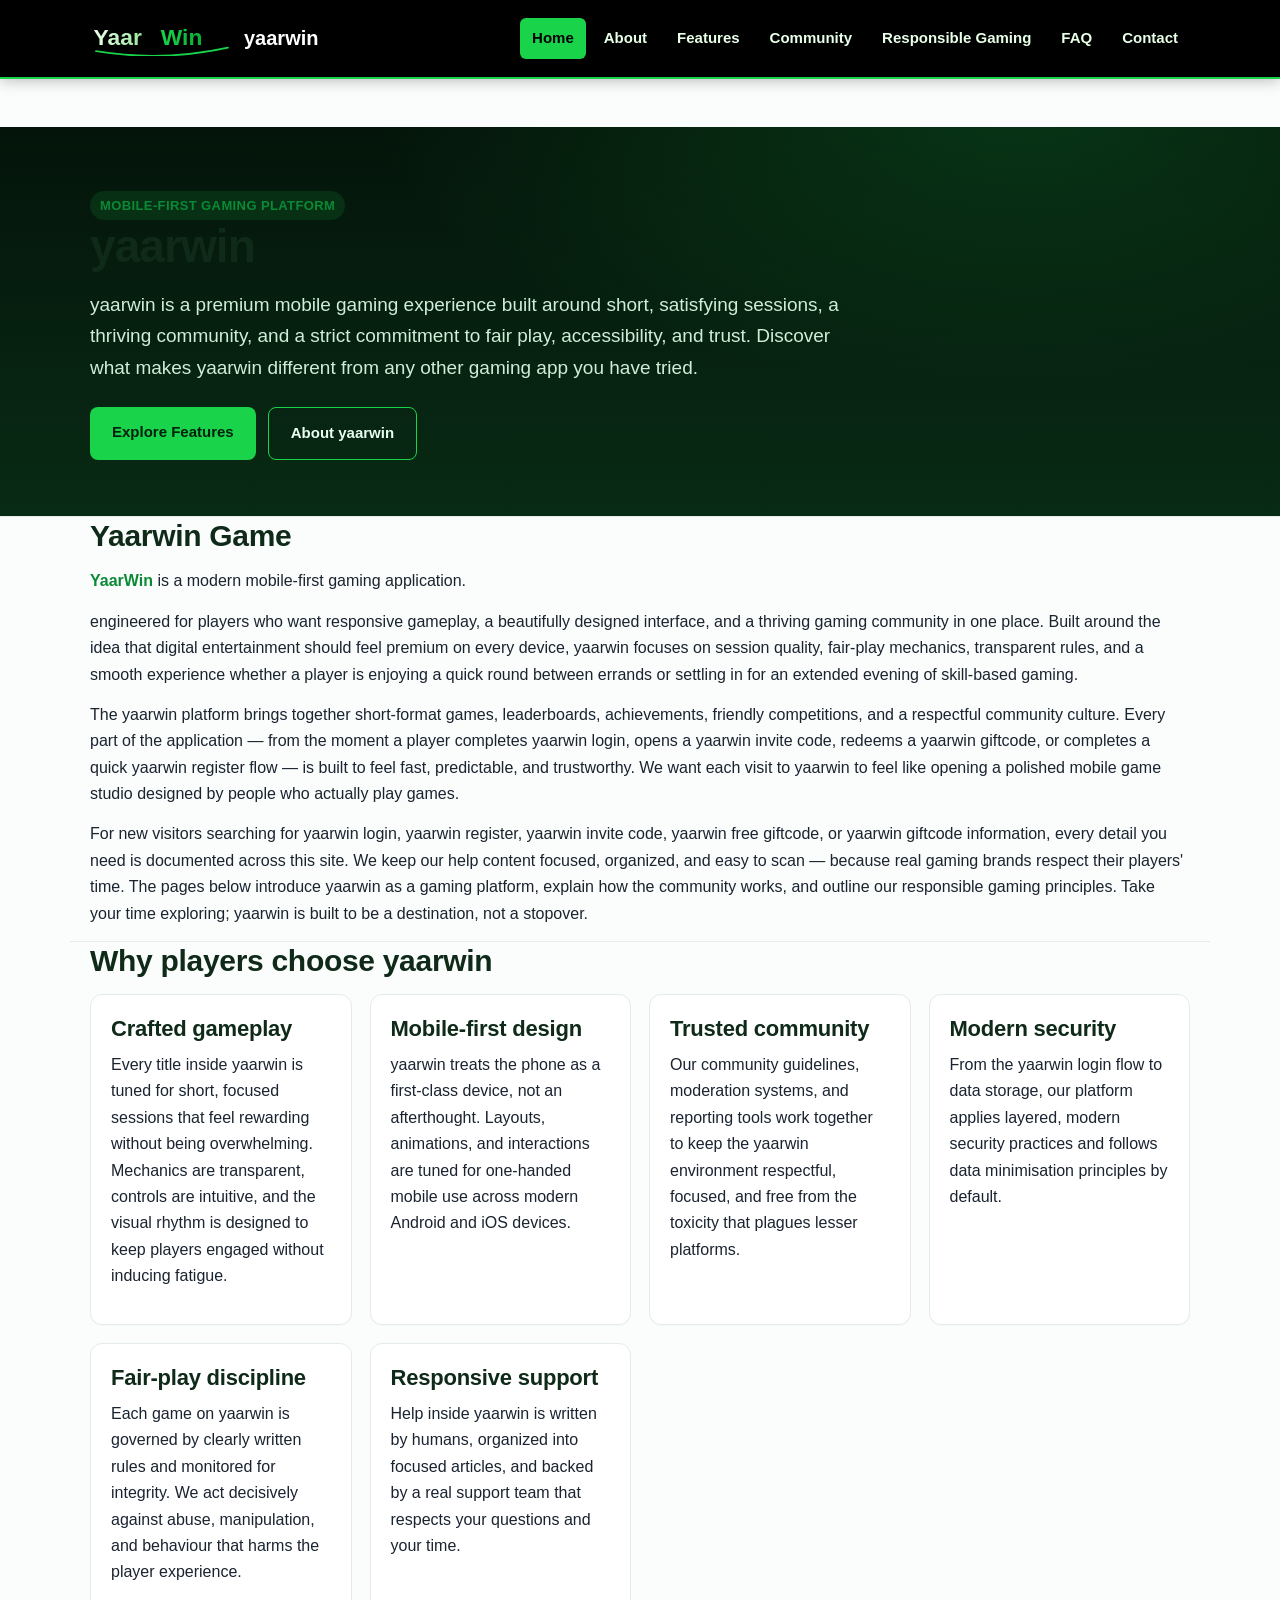
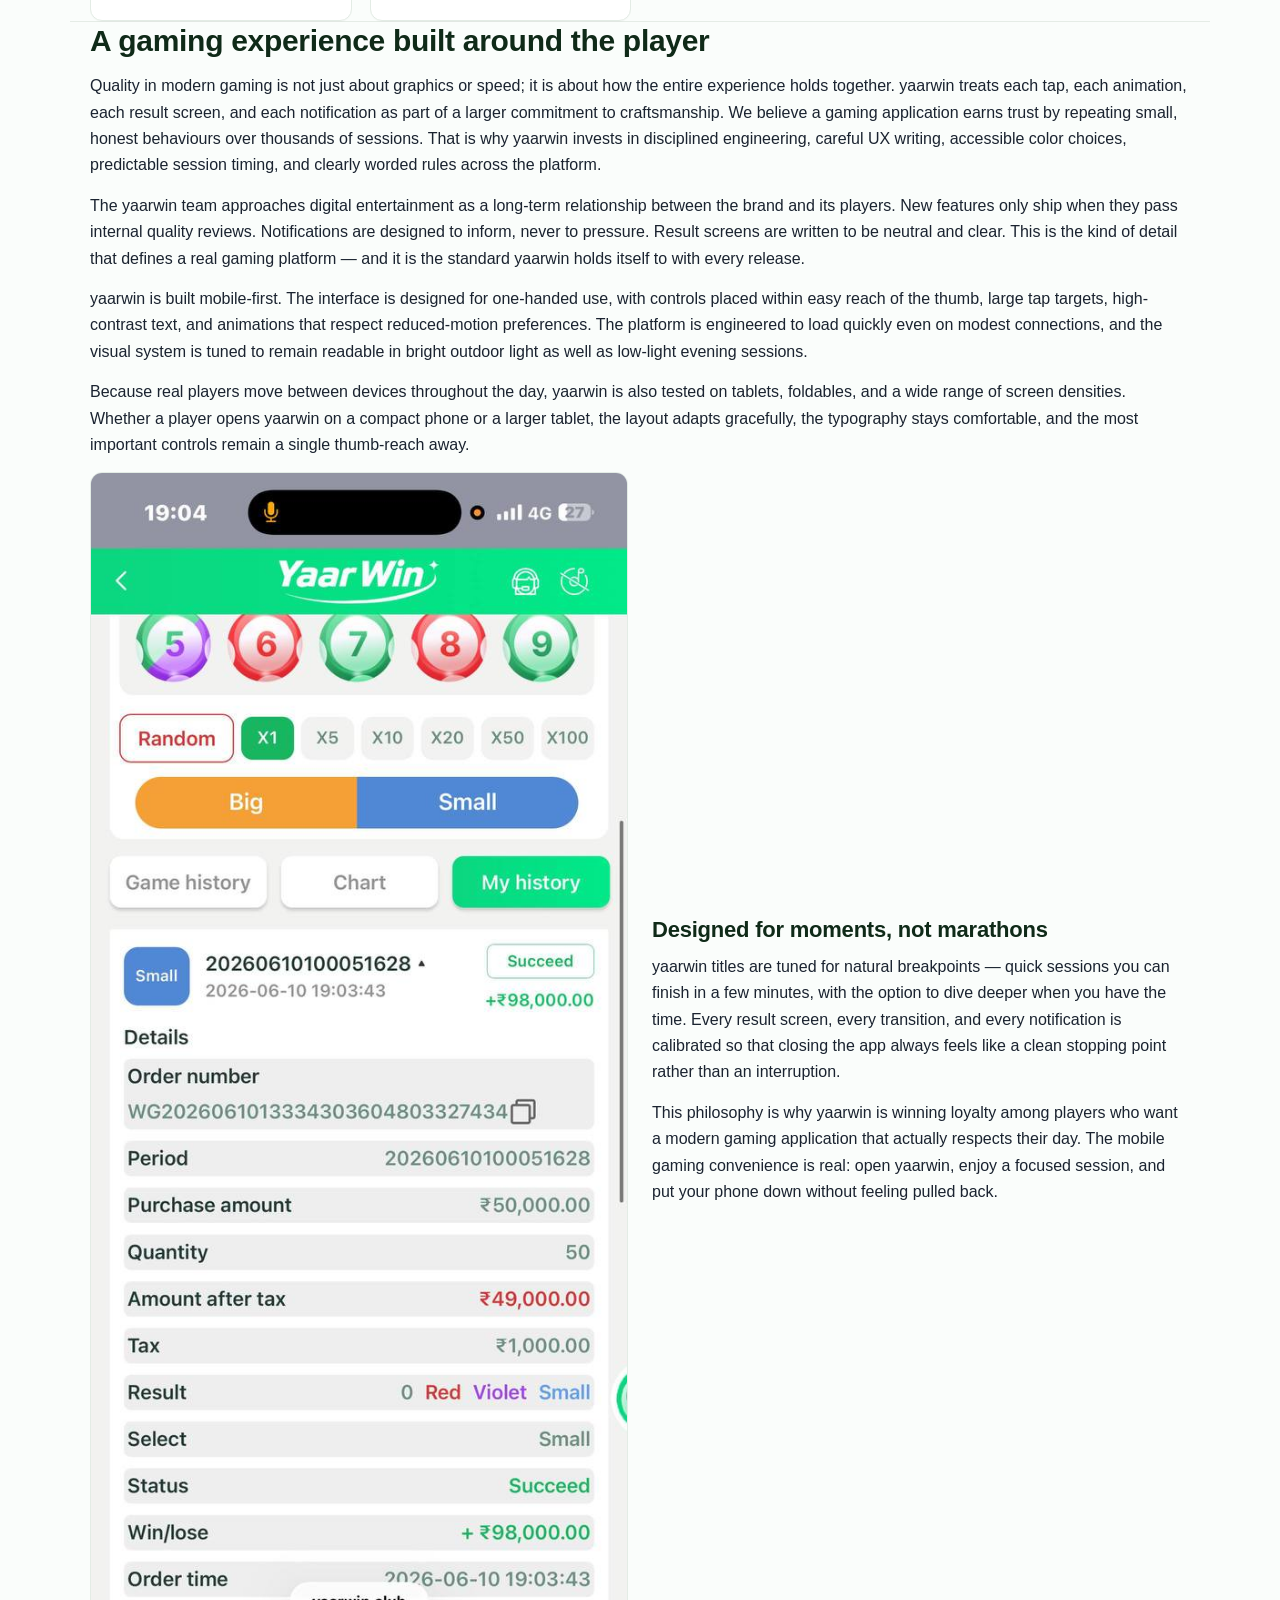
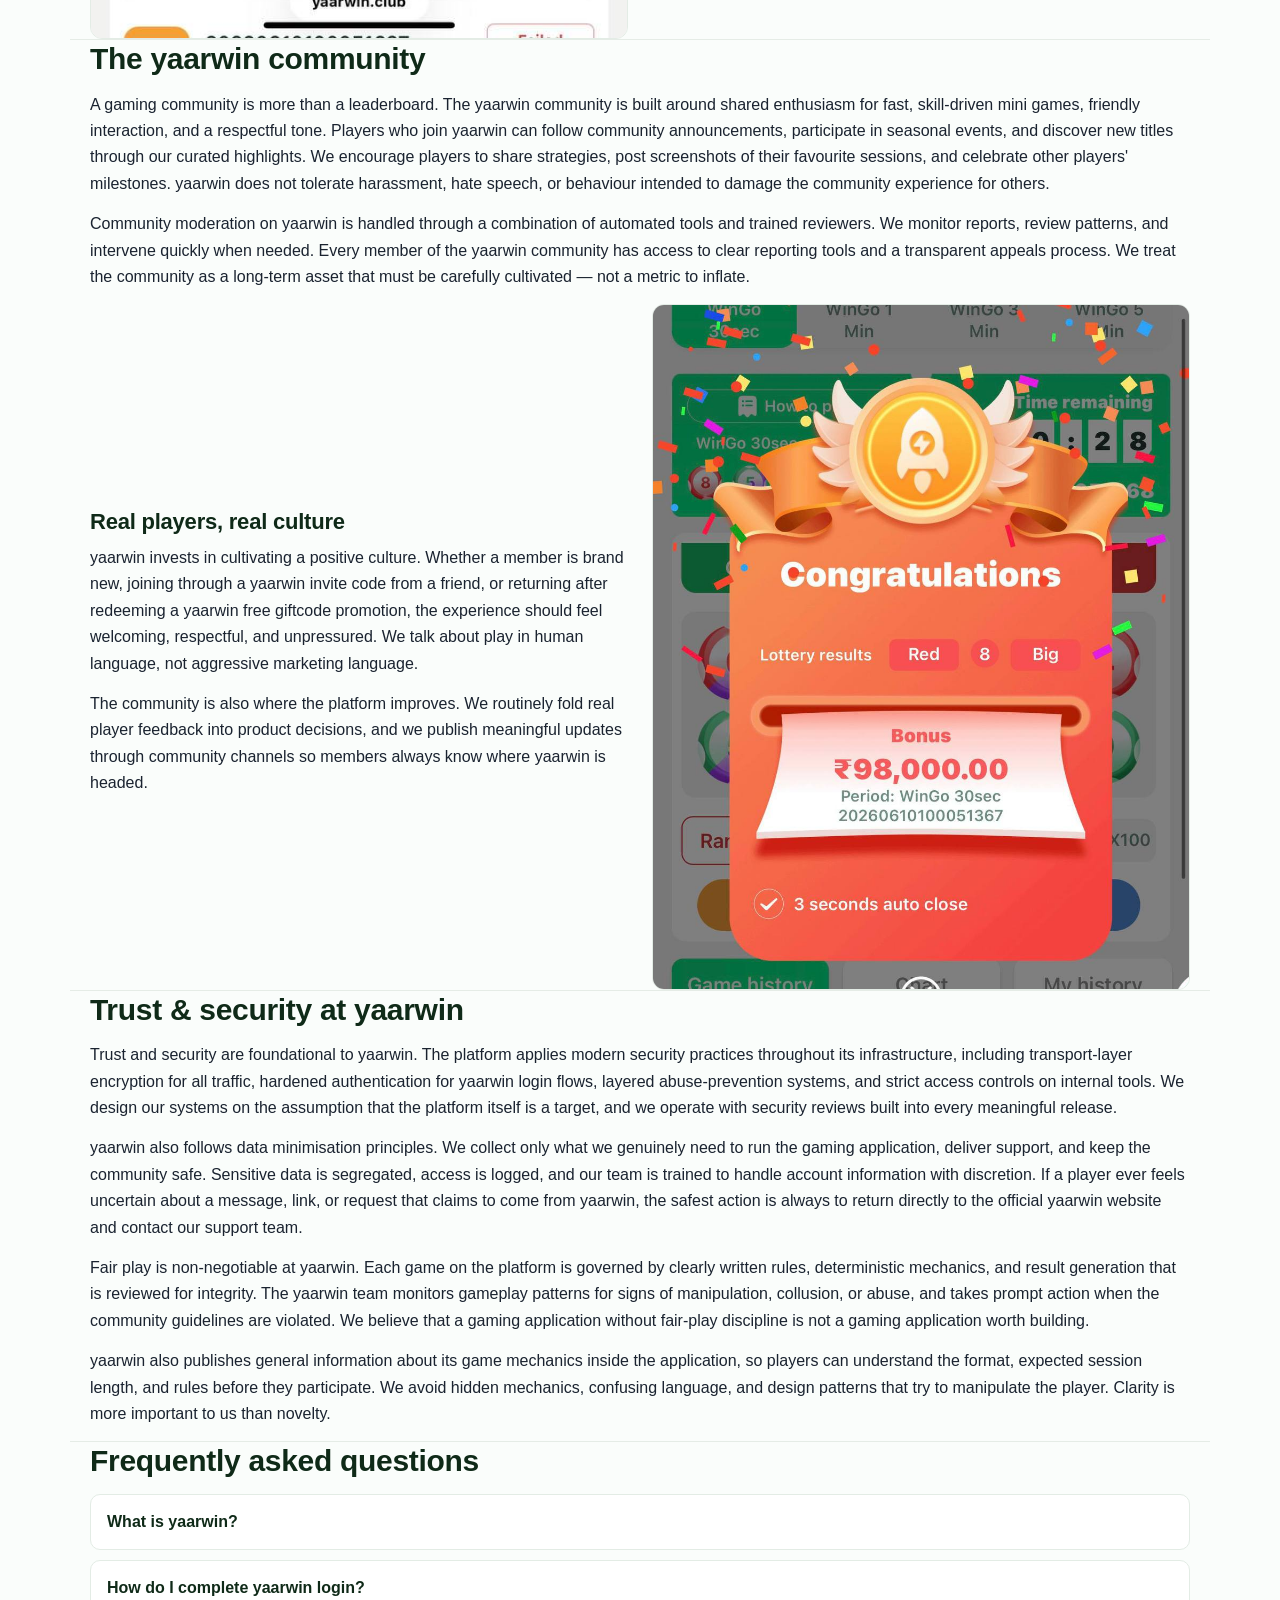
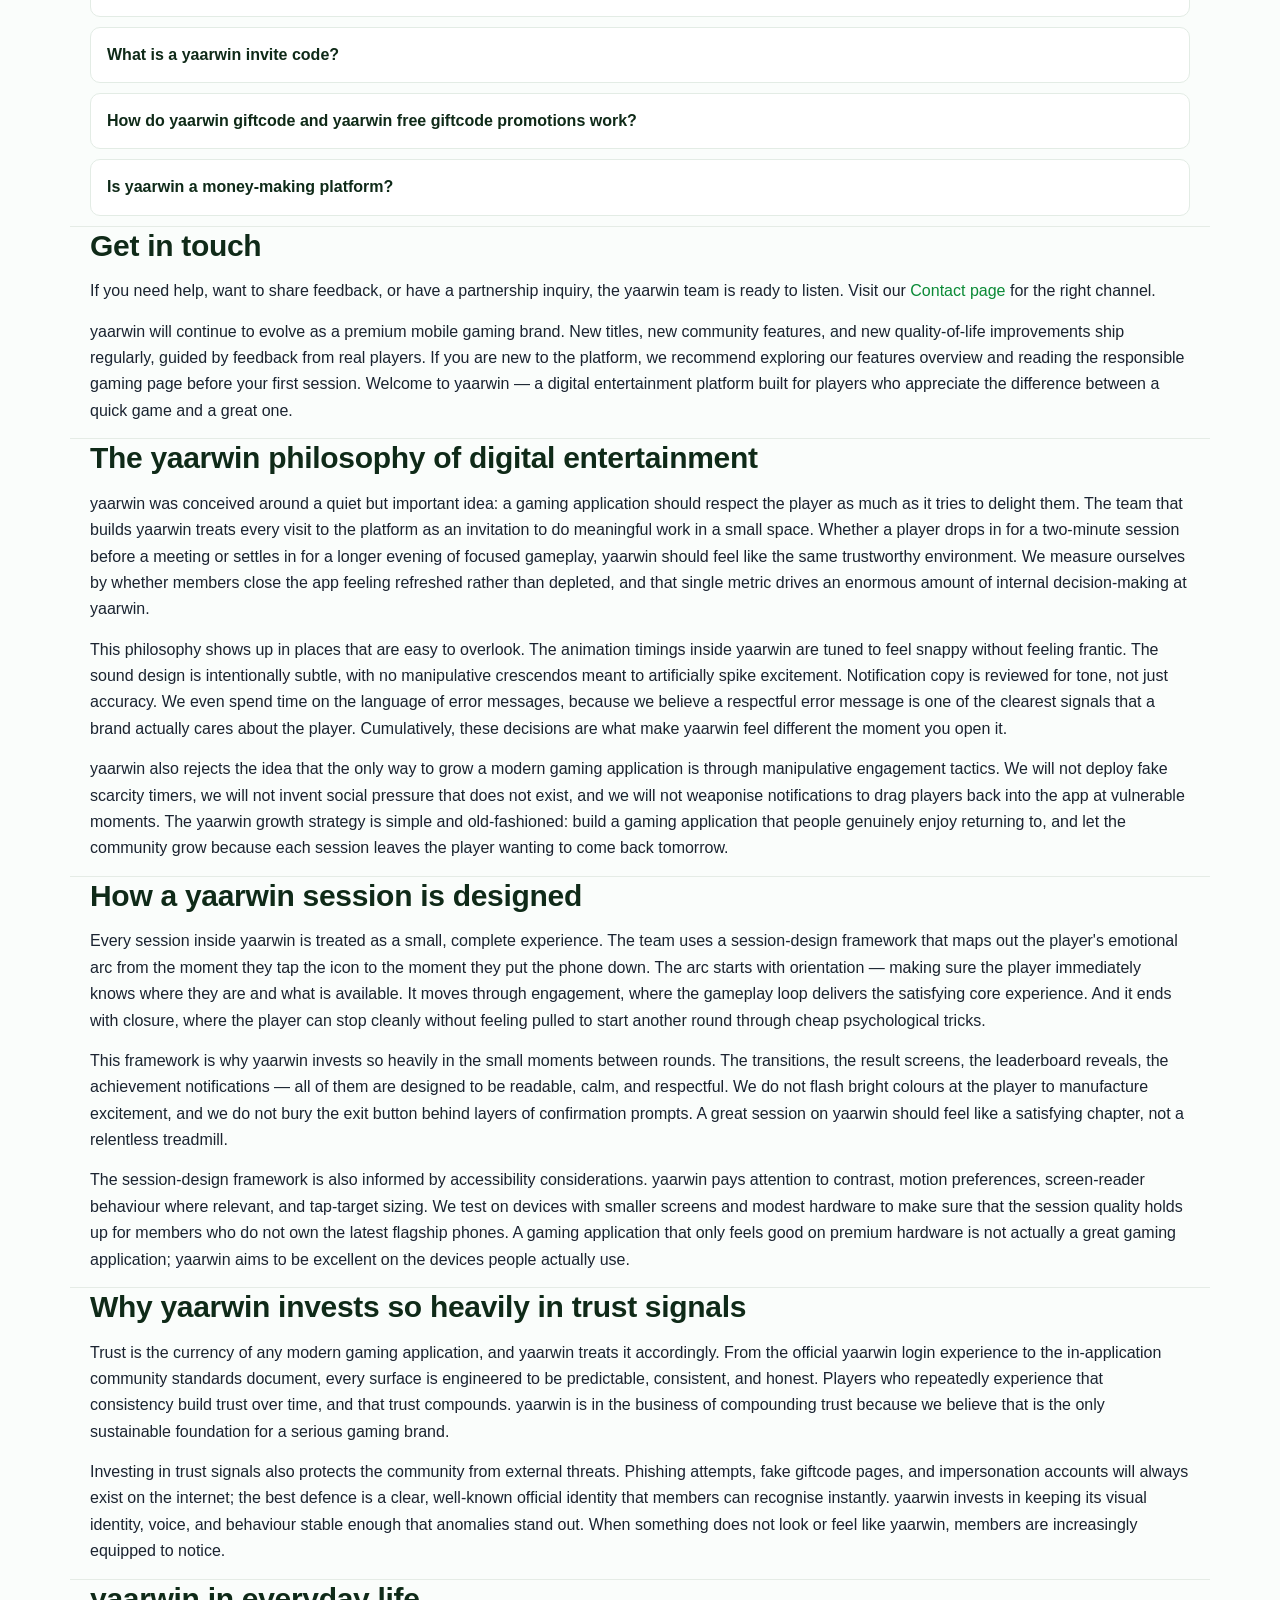
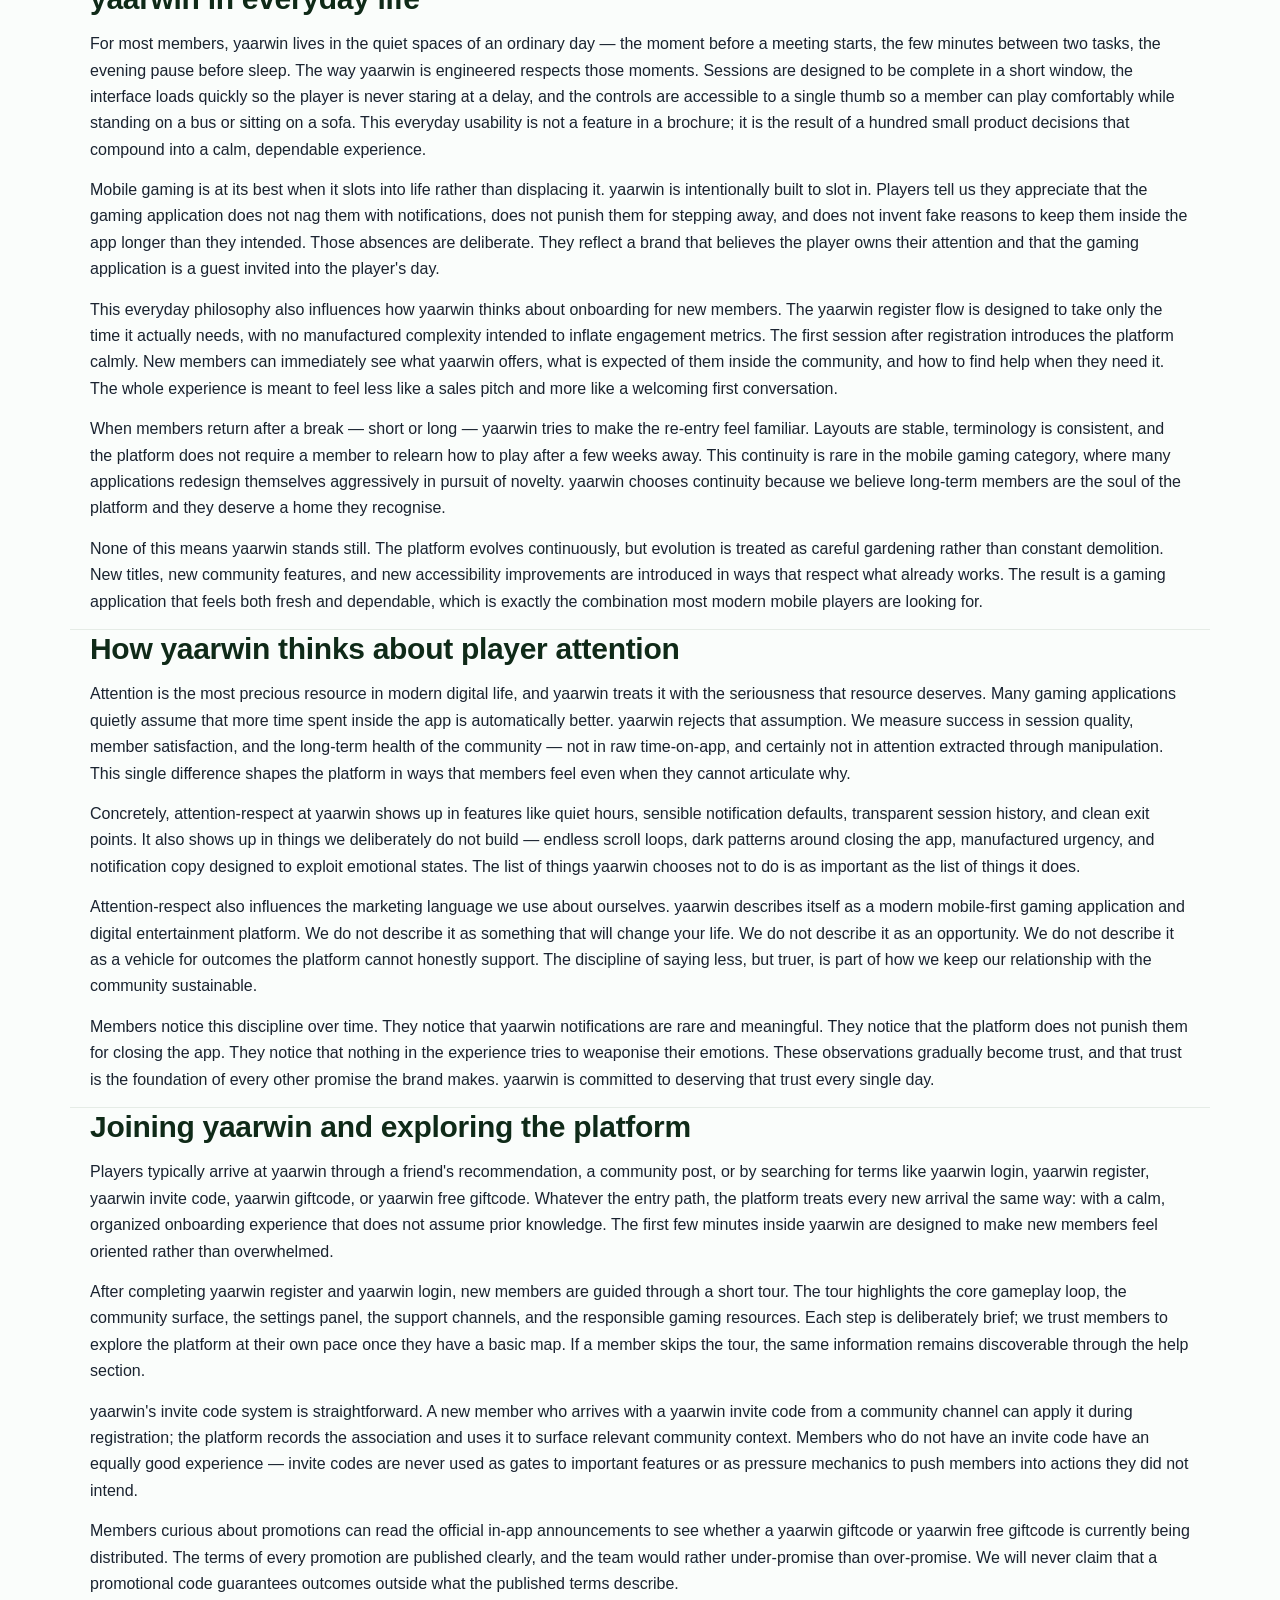
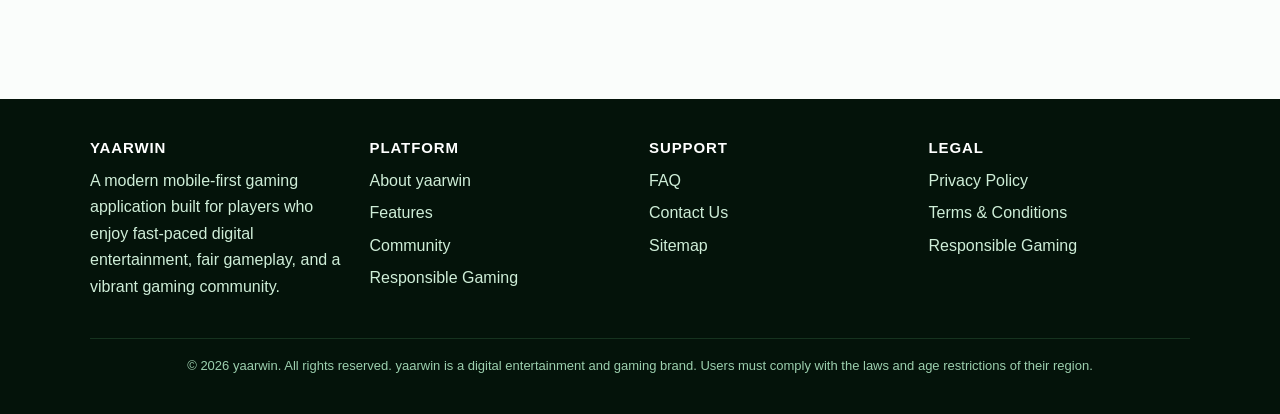
==== index.html @ 21356785 "Update index.html" ====
<!doctype html>
<html lang="en">
<head>
<meta charset="utf-8">
<meta name="viewport" content="width=device-width,initial-scale=1,viewport-fit=cover">
<title>yaarwin</title>
<meta name="description" content="yaarwin is a modern mobile-first gaming application and digital entertainment platform offering skill-based games, community, fair play and trusted yaarwin login experience.">
<meta name="theme-color" content="#04130a">
<meta name="robots" content="index,follow,max-image-preview:large,max-snippet:-1,max-video-preview:-1">
<meta name="author" content="yaarwin">
<link rel="canonical" href="https://yaarrwinlogin.com/">
<link rel="icon" type="image/svg+xml" href="/assets/favicon.svg">
<link rel="apple-touch-icon" href="/assets/app-icon.svg">
<link rel="manifest" href="/site.webmanifest">
<link rel="preload" as="style" href="/css/styles.css">
<link rel="stylesheet" href="/css/styles.css">
<meta property="og:type" content="website">
<meta property="og:site_name" content="yaarwin">
<meta property="og:title" content="yaarwin | Modern Mobile Gaming Application & Digital Entertainment Platform">
<meta property="og:description" content="yaarwin is a modern mobile-first gaming application and digital entertainment platform offering skill-based games, community, fair play and trusted yaarwin login experience.">
<meta property="og:url" content="https://yaarrwinlogin.com/">
<meta property="og:image" content="https://yaarrwinlogin.com/assets/app-icon.svg">
<meta name="twitter:card" content="summary_large_image">
<meta name="twitter:title" content="yaarwin | Modern Mobile Gaming Application & Digital Entertainment Platform">
<meta name="twitter:description" content="yaarwin is a modern mobile-first gaming application and digital entertainment platform offering skill-based games, community, fair play and trusted yaarwin login experience.">
<meta name="twitter:image" content="https://yaarrwinlogin.com/assets/app-icon.svg">
<script type="application/ld+json">{"@context":"https://schema.org","@type":"Organization","name":"yaarwin","url":"https://yaarrwinlogin.com","logo":"https://yaarrwinlogin.com/assets/app-icon.svg","sameAs":["https://yaarrwinlogin.com"],"contactPoint":{"@type":"ContactPoint","contactType":"customer support","email":"support@yaarrwinlogin.com","availableLanguage":["English","Hindi"]}}</script>
<script type="application/ld+json">{"@context":"https://schema.org","@type":"WebSite","name":"yaarwin","url":"https://yaarrwinlogin.com","potentialAction":{"@type":"SearchAction","target":"https://yaarrwinlogin.com/?s={query}","query-input":"required name=query"}}</script>
<script type="application/ld+json">{"@context":"https://schema.org","@type":"WebPage","name":"yaarwin | Modern Mobile Gaming Application & Digital Entertainment Platform","url":"https://yaarrwinlogin.com/","description":"yaarwin is a modern mobile-first gaming application and digital entertainment platform offering skill-based games, community, fair play and trusted yaarwin login experience.","inLanguage":"en","isPartOf":{"@type":"WebSite","name":"yaarwin","url":"https://yaarrwinlogin.com"}}</script>
<script type="application/ld+json">{"@context":"https://schema.org","@type":"FAQPage","mainEntity":[{"@type":"Question","name":"What is yaarwin?","acceptedAnswer":{"@type":"Answer","text":"yaarwin is a modern mobile-first gaming application and digital entertainment platform focused on short-format skill-based games, community, and fair play."}},{"@type":"Question","name":"How do I complete yaarwin login?","acceptedAnswer":{"@type":"Answer","text":"The yaarwin login flow is reached from the official yaarwin website. New members complete yaarwin register first, then sign in with their credentials."}},{"@type":"Question","name":"What is a yaarwin invite code?","acceptedAnswer":{"@type":"Answer","text":"A yaarwin invite code is a referral identifier that connects new members with the community channels that introduced them."}},{"@type":"Question","name":"How do yaarwin giftcode promotions work?","acceptedAnswer":{"@type":"Answer","text":"yaarwin occasionally distributes a yaarwin giftcode or yaarwin free giftcode through official channels, governed by published in-app terms."}},{"@type":"Question","name":"Is yaarwin a money-making platform?","acceptedAnswer":{"@type":"Answer","text":"No. yaarwin is a gaming and digital entertainment brand, not an investment or guaranteed-earnings platform."}}]}</script>
</head>
<body>
<a class="skip" href="#main">Skip to main content</a>
<header class="site">
<div class="nav" role="navigation" aria-label="Primary">
<a class="brand" href="/" aria-label="yaarwin home">
<svg viewBox="0 0 240 60" aria-hidden="true" focusable="false"><defs><linearGradient id="lg1" x1="0" y1="0" x2="1" y2="0"><stop offset="0" stop-color="#eaffea"/><stop offset="1" stop-color="#9be89b"/></linearGradient><linearGradient id="lg2" x1="0" y1="0" x2="1" y2="0"><stop offset="0" stop-color="#19d34a"/><stop offset="1" stop-color="#06b03b"/></linearGradient></defs><text x="6" y="42" font-family="Inter,Arial,sans-serif" font-weight="800" font-size="38" fill="url(#lg1)">Yaar</text><text x="118" y="42" font-family="Inter,Arial,sans-serif" font-weight="800" font-size="38" fill="url(#lg2)">Win</text><path d="M10 52 Q120 70 230 46" stroke="#19d34a" stroke-width="3" fill="none" stroke-linecap="round"/></svg>
<span class="sr-only">yaarwin</span>
</a>
<button class="menu-btn" aria-expanded="false" aria-controls="primary-menu" aria-label="Toggle navigation menu">Menu</button>
<ul id="primary-menu"><li><a href="index.html" aria-current="page">Home</a></li><li><a href="about.html">About</a></li><li><a href="features.html">Features</a></li><li><a href="community.html">Community</a></li><li><a href="responsible-gaming.html">Responsible Gaming</a></li><li><a href="faq.html">FAQ</a></li><li><a href="contact.html">Contact</a></li></ul>
</div>
</header>

<main id="main">

<section class="hero">
<div class="container">
<span class="badge">Mobile-first gaming platform</span>
<h1>yaarwin</h1>
<p class="lead">yaarwin is a premium mobile gaming experience built around short, satisfying sessions, a thriving community, and a strict commitment to fair play, accessibility, and trust. Discover what makes yaarwin different from any other gaming app you have tried.</p>
<div class="cta">
<a class="btn btn-primary" href="/features.html">Explore Features</a>
<a class="btn btn-ghost" href="/about.html">About yaarwin</a>
</div>
</div>
</section>

<section class="container">
<h2>Yaarwin Game</h2>
<p><a href="https://yaarrwinlogin.com/" style="font-weight:bold !important;">YaarWin</a> is a modern mobile-first gaming application.</p> engineered for players who want responsive gameplay, a beautifully designed interface, and a thriving gaming community in one place. Built around the idea that digital entertainment should feel premium on every device, yaarwin focuses on session quality, fair-play mechanics, transparent rules, and a smooth experience whether a player is enjoying a quick round between errands or settling in for an extended evening of skill-based gaming.</p><p>The yaarwin platform brings together short-format games, leaderboards, achievements, friendly competitions, and a respectful community culture. Every part of the application — from the moment a player completes yaarwin login, opens a yaarwin invite code, redeems a yaarwin giftcode, or completes a quick yaarwin register flow — is built to feel fast, predictable, and trustworthy. We want each visit to yaarwin to feel like opening a polished mobile game studio designed by people who actually play games.</p>
<p>For new visitors searching for yaarwin login, yaarwin register, yaarwin invite code, yaarwin free giftcode, or yaarwin giftcode information, every detail you need is documented across this site. We keep our help content focused, organized, and easy to scan — because real gaming brands respect their players' time. The pages below introduce yaarwin as a gaming platform, explain how the community works, and outline our responsible gaming principles. Take your time exploring; yaarwin is built to be a destination, not a stopover.</p>
</section>

<section class="container">
<h2>Why players choose yaarwin</h2>
<div class="grid grid-3">
<div class="card"><h3>Crafted gameplay</h3><p>Every title inside yaarwin is tuned for short, focused sessions that feel rewarding without being overwhelming. Mechanics are transparent, controls are intuitive, and the visual rhythm is designed to keep players engaged without inducing fatigue.</p></div>
<div class="card"><h3>Mobile-first design</h3><p>yaarwin treats the phone as a first-class device, not an afterthought. Layouts, animations, and interactions are tuned for one-handed mobile use across modern Android and iOS devices.</p></div>
<div class="card"><h3>Trusted community</h3><p>Our community guidelines, moderation systems, and reporting tools work together to keep the yaarwin environment respectful, focused, and free from the toxicity that plagues lesser platforms.</p></div>
<div class="card"><h3>Modern security</h3><p>From the yaarwin login flow to data storage, our platform applies layered, modern security practices and follows data minimisation principles by default.</p></div>
<div class="card"><h3>Fair-play discipline</h3><p>Each game on yaarwin is governed by clearly written rules and monitored for integrity. We act decisively against abuse, manipulation, and behaviour that harms the player experience.</p></div>
<div class="card"><h3>Responsive support</h3><p>Help inside yaarwin is written by humans, organized into focused articles, and backed by a real support team that respects your questions and your time.</p></div>
</div>
</section>

<section class="container">
<h2>A gaming experience built around the player</h2>
<p>Quality in modern gaming is not just about graphics or speed; it is about how the entire experience holds together. yaarwin treats each tap, each animation, each result screen, and each notification as part of a larger commitment to craftsmanship. We believe a gaming application earns trust by repeating small, honest behaviours over thousands of sessions. That is why yaarwin invests in disciplined engineering, careful UX writing, accessible color choices, predictable session timing, and clearly worded rules across the platform.</p><p>The yaarwin team approaches digital entertainment as a long-term relationship between the brand and its players. New features only ship when they pass internal quality reviews. Notifications are designed to inform, never to pressure. Result screens are written to be neutral and clear. This is the kind of detail that defines a real gaming platform — and it is the standard yaarwin holds itself to with every release.</p>
<p>yaarwin is built mobile-first. The interface is designed for one-handed use, with controls placed within easy reach of the thumb, large tap targets, high-contrast text, and animations that respect reduced-motion preferences. The platform is engineered to load quickly even on modest connections, and the visual system is tuned to remain readable in bright outdoor light as well as low-light evening sessions.</p><p>Because real players move between devices throughout the day, yaarwin is also tested on tablets, foldables, and a wide range of screen densities. Whether a player opens yaarwin on a compact phone or a larger tablet, the layout adapts gracefully, the typography stays comfortable, and the most important controls remain a single thumb-reach away.</p>
<div class="split">
<div class="feature-img"><img src="/assets/wingo-win.jpg" alt="yaarwin gaming interface showing a session result on a mobile device" loading="lazy" width="590" height="1280"></div>
<div>
<h3>Designed for moments, not marathons</h3>
<p>yaarwin titles are tuned for natural breakpoints — quick sessions you can finish in a few minutes, with the option to dive deeper when you have the time. Every result screen, every transition, and every notification is calibrated so that closing the app always feels like a clean stopping point rather than an interruption.</p>
<p>This philosophy is why yaarwin is winning loyalty among players who want a modern gaming application that actually respects their day. The mobile gaming convenience is real: open yaarwin, enjoy a focused session, and put your phone down without feeling pulled back.</p>
</div>
</div>
</section>

<section class="container">
<h2>The yaarwin community</h2>
<p>A gaming community is more than a leaderboard. The yaarwin community is built around shared enthusiasm for fast, skill-driven mini games, friendly interaction, and a respectful tone. Players who join yaarwin can follow community announcements, participate in seasonal events, and discover new titles through our curated highlights. We encourage players to share strategies, post screenshots of their favourite sessions, and celebrate other players' milestones. yaarwin does not tolerate harassment, hate speech, or behaviour intended to damage the community experience for others.</p><p>Community moderation on yaarwin is handled through a combination of automated tools and trained reviewers. We monitor reports, review patterns, and intervene quickly when needed. Every member of the yaarwin community has access to clear reporting tools and a transparent appeals process. We treat the community as a long-term asset that must be carefully cultivated — not a metric to inflate.</p>
<div class="split">
<div>
<h3>Real players, real culture</h3>
<p>yaarwin invests in cultivating a positive culture. Whether a member is brand new, joining through a yaarwin invite code from a friend, or returning after redeeming a yaarwin free giftcode promotion, the experience should feel welcoming, respectful, and unpressured. We talk about play in human language, not aggressive marketing language.</p>
<p>The community is also where the platform improves. We routinely fold real player feedback into product decisions, and we publish meaningful updates through community channels so members always know where yaarwin is headed.</p>
</div>
<div class="feature-img"><img src="/assets/congratulations.jpg" alt="yaarwin in-app celebration screen for a completed session" loading="lazy" width="1008" height="1280"></div>
</div>
</section>

<section class="container">
<h2>Trust &amp; security at yaarwin</h2>
<p>Trust and security are foundational to yaarwin. The platform applies modern security practices throughout its infrastructure, including transport-layer encryption for all traffic, hardened authentication for yaarwin login flows, layered abuse-prevention systems, and strict access controls on internal tools. We design our systems on the assumption that the platform itself is a target, and we operate with security reviews built into every meaningful release.</p><p>yaarwin also follows data minimisation principles. We collect only what we genuinely need to run the gaming application, deliver support, and keep the community safe. Sensitive data is segregated, access is logged, and our team is trained to handle account information with discretion. If a player ever feels uncertain about a message, link, or request that claims to come from yaarwin, the safest action is always to return directly to the official yaarwin website and contact our support team.</p>
<p>Fair play is non-negotiable at yaarwin. Each game on the platform is governed by clearly written rules, deterministic mechanics, and result generation that is reviewed for integrity. The yaarwin team monitors gameplay patterns for signs of manipulation, collusion, or abuse, and takes prompt action when the community guidelines are violated. We believe that a gaming application without fair-play discipline is not a gaming application worth building.</p><p>yaarwin also publishes general information about its game mechanics inside the application, so players can understand the format, expected session length, and rules before they participate. We avoid hidden mechanics, confusing language, and design patterns that try to manipulate the player. Clarity is more important to us than novelty.</p>
</section>

<section class="container">
<h2>Frequently asked questions</h2>
<details><summary>What is yaarwin?</summary><p>yaarwin is a modern mobile-first gaming application and digital entertainment platform. It hosts a curated set of skill-based, short-format games, a community layer, leaderboards, and seasonal events. yaarwin is not a financial product, an investment platform, or a guaranteed earnings scheme; it is a gaming brand focused on entertainment value, fair-play discipline, and quality of experience.</p></details>
<details><summary>How do I complete yaarwin login?</summary><p>The yaarwin login flow is reached from the official yaarwin website. New members can complete yaarwin register first, then return to log in with the credentials they created. Always verify that you are using the official yaarwin domain before entering any account details.</p></details>
<details><summary>What is a yaarwin invite code?</summary><p>A yaarwin invite code is a referral identifier that helps the platform recognise that a new member arrived through an existing community member. It allows yaarwin to associate new accounts with the community channels that introduced them, supporting our community growth model.</p></details>
<details><summary>How do yaarwin giftcode and yaarwin free giftcode promotions work?</summary><p>From time to time, yaarwin runs community-facing promotions where a yaarwin giftcode or yaarwin free giftcode may be distributed through official channels. These promotions are always governed by published terms inside the application. Only use codes shared through official yaarwin sources; treat codes from unverified third parties with caution.</p></details>
<details><summary>Is yaarwin a money-making platform?</summary><p>No. yaarwin is a gaming application and digital entertainment platform. We do not market yaarwin as an investment opportunity, a financial product, or a guaranteed-earnings scheme. Please review our responsible gaming page to understand how we frame play on the platform.</p></details>
</section>

<section class="container">
<h2>Get in touch</h2>
<p>If you need help, want to share feedback, or have a partnership inquiry, the yaarwin team is ready to listen. Visit our <a href="/contact.html">Contact page</a> for the right channel.</p>
<p>yaarwin will continue to evolve as a premium mobile gaming brand. New titles, new community features, and new quality-of-life improvements ship regularly, guided by feedback from real players. If you are new to the platform, we recommend exploring our features overview and reading the responsible gaming page before your first session. Welcome to yaarwin — a digital entertainment platform built for players who appreciate the difference between a quick game and a great one.</p>
</section>

<section class="container"><h2>The yaarwin philosophy of digital entertainment</h2><p>yaarwin was conceived around a quiet but important idea: a gaming application should respect the player as much as it tries to delight them. The team that builds yaarwin treats every visit to the platform as an invitation to do meaningful work in a small space. Whether a player drops in for a two-minute session before a meeting or settles in for a longer evening of focused gameplay, yaarwin should feel like the same trustworthy environment. We measure ourselves by whether members close the app feeling refreshed rather than depleted, and that single metric drives an enormous amount of internal decision-making at yaarwin.</p><p>This philosophy shows up in places that are easy to overlook. The animation timings inside yaarwin are tuned to feel snappy without feeling frantic. The sound design is intentionally subtle, with no manipulative crescendos meant to artificially spike excitement. Notification copy is reviewed for tone, not just accuracy. We even spend time on the language of error messages, because we believe a respectful error message is one of the clearest signals that a brand actually cares about the player. Cumulatively, these decisions are what make yaarwin feel different the moment you open it.</p><p>yaarwin also rejects the idea that the only way to grow a modern gaming application is through manipulative engagement tactics. We will not deploy fake scarcity timers, we will not invent social pressure that does not exist, and we will not weaponise notifications to drag players back into the app at vulnerable moments. The yaarwin growth strategy is simple and old-fashioned: build a gaming application that people genuinely enjoy returning to, and let the community grow because each session leaves the player wanting to come back tomorrow.</p></section>
<section class="container"><h2>How a yaarwin session is designed</h2><p>Every session inside yaarwin is treated as a small, complete experience. The team uses a session-design framework that maps out the player's emotional arc from the moment they tap the icon to the moment they put the phone down. The arc starts with orientation — making sure the player immediately knows where they are and what is available. It moves through engagement, where the gameplay loop delivers the satisfying core experience. And it ends with closure, where the player can stop cleanly without feeling pulled to start another round through cheap psychological tricks.</p><p>This framework is why yaarwin invests so heavily in the small moments between rounds. The transitions, the result screens, the leaderboard reveals, the achievement notifications — all of them are designed to be readable, calm, and respectful. We do not flash bright colours at the player to manufacture excitement, and we do not bury the exit button behind layers of confirmation prompts. A great session on yaarwin should feel like a satisfying chapter, not a relentless treadmill.</p><p>The session-design framework is also informed by accessibility considerations. yaarwin pays attention to contrast, motion preferences, screen-reader behaviour where relevant, and tap-target sizing. We test on devices with smaller screens and modest hardware to make sure that the session quality holds up for members who do not own the latest flagship phones. A gaming application that only feels good on premium hardware is not actually a great gaming application; yaarwin aims to be excellent on the devices people actually use.</p></section>
<section class="container"><h2>Why yaarwin invests so heavily in trust signals</h2><p>Trust is the currency of any modern gaming application, and yaarwin treats it accordingly. From the official yaarwin login experience to the in-application community standards document, every surface is engineered to be predictable, consistent, and honest. Players who repeatedly experience that consistency build trust over time, and that trust compounds. yaarwin is in the business of compounding trust because we believe that is the only sustainable foundation for a serious gaming brand.</p><p>Investing in trust signals also protects the community from external threats. Phishing attempts, fake giftcode pages, and impersonation accounts will always exist on the internet; the best defence is a clear, well-known official identity that members can recognise instantly. yaarwin invests in keeping its visual identity, voice, and behaviour stable enough that anomalies stand out. When something does not look or feel like yaarwin, members are increasingly equipped to notice.</p></section>
<section class="container"><h2>yaarwin in everyday life</h2><p>For most members, yaarwin lives in the quiet spaces of an ordinary day — the moment before a meeting starts, the few minutes between two tasks, the evening pause before sleep. The way yaarwin is engineered respects those moments. Sessions are designed to be complete in a short window, the interface loads quickly so the player is never staring at a delay, and the controls are accessible to a single thumb so a member can play comfortably while standing on a bus or sitting on a sofa. This everyday usability is not a feature in a brochure; it is the result of a hundred small product decisions that compound into a calm, dependable experience.</p><p>Mobile gaming is at its best when it slots into life rather than displacing it. yaarwin is intentionally built to slot in. Players tell us they appreciate that the gaming application does not nag them with notifications, does not punish them for stepping away, and does not invent fake reasons to keep them inside the app longer than they intended. Those absences are deliberate. They reflect a brand that believes the player owns their attention and that the gaming application is a guest invited into the player's day.</p><p>This everyday philosophy also influences how yaarwin thinks about onboarding for new members. The yaarwin register flow is designed to take only the time it actually needs, with no manufactured complexity intended to inflate engagement metrics. The first session after registration introduces the platform calmly. New members can immediately see what yaarwin offers, what is expected of them inside the community, and how to find help when they need it. The whole experience is meant to feel less like a sales pitch and more like a welcoming first conversation.</p><p>When members return after a break — short or long — yaarwin tries to make the re-entry feel familiar. Layouts are stable, terminology is consistent, and the platform does not require a member to relearn how to play after a few weeks away. This continuity is rare in the mobile gaming category, where many applications redesign themselves aggressively in pursuit of novelty. yaarwin chooses continuity because we believe long-term members are the soul of the platform and they deserve a home they recognise.</p><p>None of this means yaarwin stands still. The platform evolves continuously, but evolution is treated as careful gardening rather than constant demolition. New titles, new community features, and new accessibility improvements are introduced in ways that respect what already works. The result is a gaming application that feels both fresh and dependable, which is exactly the combination most modern mobile players are looking for.</p></section>
<section class="container"><h2>How yaarwin thinks about player attention</h2><p>Attention is the most precious resource in modern digital life, and yaarwin treats it with the seriousness that resource deserves. Many gaming applications quietly assume that more time spent inside the app is automatically better. yaarwin rejects that assumption. We measure success in session quality, member satisfaction, and the long-term health of the community — not in raw time-on-app, and certainly not in attention extracted through manipulation. This single difference shapes the platform in ways that members feel even when they cannot articulate why.</p><p>Concretely, attention-respect at yaarwin shows up in features like quiet hours, sensible notification defaults, transparent session history, and clean exit points. It also shows up in things we deliberately do not build — endless scroll loops, dark patterns around closing the app, manufactured urgency, and notification copy designed to exploit emotional states. The list of things yaarwin chooses not to do is as important as the list of things it does.</p><p>Attention-respect also influences the marketing language we use about ourselves. yaarwin describes itself as a modern mobile-first gaming application and digital entertainment platform. We do not describe it as something that will change your life. We do not describe it as an opportunity. We do not describe it as a vehicle for outcomes the platform cannot honestly support. The discipline of saying less, but truer, is part of how we keep our relationship with the community sustainable.</p><p>Members notice this discipline over time. They notice that yaarwin notifications are rare and meaningful. They notice that the platform does not punish them for closing the app. They notice that nothing in the experience tries to weaponise their emotions. These observations gradually become trust, and that trust is the foundation of every other promise the brand makes. yaarwin is committed to deserving that trust every single day.</p></section>
<section class="container"><h2>Joining yaarwin and exploring the platform</h2><p>Players typically arrive at yaarwin through a friend's recommendation, a community post, or by searching for terms like yaarwin login, yaarwin register, yaarwin invite code, yaarwin giftcode, or yaarwin free giftcode. Whatever the entry path, the platform treats every new arrival the same way: with a calm, organized onboarding experience that does not assume prior knowledge. The first few minutes inside yaarwin are designed to make new members feel oriented rather than overwhelmed.</p><p>After completing yaarwin register and yaarwin login, new members are guided through a short tour. The tour highlights the core gameplay loop, the community surface, the settings panel, the support channels, and the responsible gaming resources. Each step is deliberately brief; we trust members to explore the platform at their own pace once they have a basic map. If a member skips the tour, the same information remains discoverable through the help section.</p><p>yaarwin's invite code system is straightforward. A new member who arrives with a yaarwin invite code from a community channel can apply it during registration; the platform records the association and uses it to surface relevant community context. Members who do not have an invite code have an equally good experience — invite codes are never used as gates to important features or as pressure mechanics to push members into actions they did not intend.</p><p>Members curious about promotions can read the official in-app announcements to see whether a yaarwin giftcode or yaarwin free giftcode is currently being distributed. The terms of every promotion are published clearly, and the team would rather under-promise than over-promise. We will never claim that a promotional code guarantees outcomes outside what the published terms describe.</p></section>
</main>
<footer class="site">
<div class="container">
<div class="grid">
<div>
<h4>yaarwin</h4>
<p>A modern mobile-first gaming application built for players who enjoy fast-paced digital entertainment, fair gameplay, and a vibrant gaming community.</p>
</div>
<div>
<h4>Platform</h4>
<ul style="list-style:none;padding:0">
<li><a href="/about.html">About yaarwin</a></li>
<li><a href="/features.html">Features</a></li>
<li><a href="/community.html">Community</a></li>
<li><a href="/responsible-gaming.html">Responsible Gaming</a></li>
</ul>
</div>
<div>
<h4>Support</h4>
<ul style="list-style:none;padding:0">
<li><a href="/faq.html">FAQ</a></li>
<li><a href="/contact.html">Contact Us</a></li>
<li><a href="/sitemap.html">Sitemap</a></li>
</ul>
</div>
<div>
<h4>Legal</h4>
<ul style="list-style:none;padding:0">
<li><a href="/privacy.html">Privacy Policy</a></li>
<li><a href="/terms.html">Terms &amp; Conditions</a></li>
<li><a href="/responsible-gaming.html">Responsible Gaming</a></li>
</ul>
</div>
</div>
<p class="legal">&copy; 2026 yaarwin. All rights reserved. yaarwin is a digital entertainment and gaming brand. Users must comply with the laws and age restrictions of their region.</p>
</div>
</footer>
<script src="/js/main.js" defer></script>
</body>
</html>
---- css/styles.css ----
*,*::before,*::after{box-sizing:border-box}
html{-webkit-text-size-adjust:100%;scroll-behavior:smooth}
body{margin:0;font-family:-apple-system,BlinkMacSystemFont,"Segoe UI",Inter,Roboto,Arial,sans-serif;color:#1a2330;background:#fafdfb;line-height:1.65;font-size:16px}
img,svg{max-width:100%;height:auto;display:block}
a{color:#0a8a36;text-decoration:none}
a:hover,a:focus{text-decoration:underline}
:focus-visible{outline:3px solid #19d34a;outline-offset:2px;border-radius:4px}
.container{max-width:1140px;margin:0 auto;padding:0 20px}
header.site{position:sticky;top:0;z-index:50;background:#000;border-bottom:2px solid #19d34a;box-shadow:0 2px 14px rgba(0,0,0,.25)}
.nav{display:flex;align-items:center;justify-content:space-between;gap:16px;padding:12px 20px;max-width:1140px;margin:0 auto}
.brand{display:flex;align-items:center;gap:10px;color:#fff;font-weight:800;font-size:20px}
.brand svg{height:36px;width:auto}
.nav ul{list-style:none;margin:0;padding:0;display:flex;gap:6px;flex-wrap:wrap}
.nav ul a{display:inline-block;padding:8px 12px;color:#e8ffe8;border-radius:6px;font-weight:600;font-size:15px}
.nav ul a:hover,.nav ul a:focus,.nav ul a[aria-current="page"]{background:#19d34a;color:#000;text-decoration:none}
.menu-btn{display:none;background:transparent;border:1px solid #19d34a;color:#19d34a;padding:6px 10px;border-radius:6px;font-size:14px;cursor:pointer}
@media(max-width:820px){.menu-btn{display:inline-block}.nav ul{display:none;flex-direction:column;width:100%;background:#0a0a0a;padding:10px;border-radius:8px;margin-top:10px}.nav.open{flex-wrap:wrap}.nav.open ul{display:flex}}
.hero{background:radial-gradient(1100px 500px at 80% -10%,rgba(25,211,74,.18),transparent 60%),linear-gradient(180deg,#04140a 0%,#082b15 100%);color:#eafff0;padding:64px 0 56px}
.hero h1{font-size:clamp(28px,5vw,46px);line-height:1.15;margin:0 0 16px;font-weight:800;letter-spacing:-.02em}
.hero p.lead{font-size:clamp(16px,2.2vw,19px);color:#cfeed8;max-width:760px;margin:0 0 24px}
.hero .cta{display:flex;flex-wrap:wrap;gap:12px;margin-top:18px}
.btn{display:inline-block;padding:13px 22px;border-radius:8px;font-weight:700;border:0;cursor:pointer;font-size:15px;transition:transform .15s ease,box-shadow .15s ease}
.btn-primary{background:#19d34a;color:#03200d}
.btn-primary:hover{transform:translateY(-1px);box-shadow:0 8px 22px rgba(25,211,74,.35);text-decoration:none}
.btn-ghost{background:transparent;color:#eafff0;border:1.5px solid #19d34a}
.btn-ghost:hover{background:rgba(25,211,74,.12);text-decoration:none}
main{padding:48px 0}
section{padding:36px 0;border-bottom:1px solid #e5ece6}
section:last-child{border-bottom:0}
h1,h2,h3,h4{font-family:inherit;color:#0f2a18;line-height:1.25;letter-spacing:-.01em}
h2{font-size:clamp(22px,3.4vw,30px);margin:0 0 14px}
h3{font-size:clamp(18px,2.4vw,22px);margin:24px 0 10px}
p{margin:0 0 14px}
ul,ol{padding-left:22px;margin:0 0 16px}
li{margin:6px 0}
.grid{display:grid;gap:18px}
.grid-3{grid-template-columns:repeat(auto-fit,minmax(260px,1fr))}
.grid-2{grid-template-columns:repeat(auto-fit,minmax(300px,1fr))}
.card{background:#fff;border:1px solid #e3ece5;border-radius:12px;padding:20px;box-shadow:0 1px 0 rgba(0,0,0,.02)}
.card h3{margin-top:0}
.badge{display:inline-block;background:rgba(25,211,74,.12);color:#0a8a36;padding:4px 10px;border-radius:999px;font-size:13px;font-weight:700;letter-spacing:.03em;text-transform:uppercase}
.feature-img{border-radius:12px;overflow:hidden;border:1px solid #e3ece5;background:#000}
.feature-img img{width:100%;height:auto;display:block;loading:lazy}
.split{display:grid;grid-template-columns:repeat(auto-fit,minmax(280px,1fr));gap:24px;align-items:center}
.kbd{font-family:ui-monospace,SFMono-Regular,Menlo,monospace;background:#0a2415;color:#aef0c5;padding:2px 6px;border-radius:4px;font-size:13px}
nav.breadcrumb{font-size:14px;color:#557066;margin:0 0 16px}
nav.breadcrumb a{color:#0a8a36}
footer.site{background:#04130a;color:#cfeed8;padding:40px 0 24px;margin-top:40px}
footer.site .grid{grid-template-columns:repeat(auto-fit,minmax(180px,1fr))}
footer.site h4{color:#fff;margin:0 0 10px;font-size:15px;text-transform:uppercase;letter-spacing:.06em}
footer.site a{color:#cfeed8}
footer.site .legal{border-top:1px solid #16331f;margin-top:24px;padding-top:16px;font-size:13px;color:#9ccfae;text-align:center}
table{width:100%;border-collapse:collapse;margin:16px 0;background:#fff;border-radius:8px;overflow:hidden;border:1px solid #e3ece5}
th,td{padding:10px 12px;text-align:left;border-bottom:1px solid #eef3ef}
th{background:#0a8a36;color:#fff;font-weight:700}
tbody tr:nth-child(even){background:#f5fbf6}
details{background:#fff;border:1px solid #e3ece5;border-radius:10px;padding:14px 16px;margin:10px 0}
details summary{cursor:pointer;font-weight:700;color:#0f2a18;list-style:none}
details summary::-webkit-details-marker{display:none}
details[open] summary{color:#0a8a36}
.notice{background:#fff7e6;border-left:4px solid #f0b400;padding:14px 16px;border-radius:8px;margin:16px 0}
.skip{position:absolute;left:-9999px;top:auto;width:1px;height:1px;overflow:hidden}
.skip:focus{position:fixed;left:12px;top:12px;width:auto;height:auto;background:#19d34a;color:#000;padding:8px 12px;border-radius:6px;z-index:100}
---- css/styles.css ----
*,*::before,*::after{box-sizing:border-box}
html{-webkit-text-size-adjust:100%;scroll-behavior:smooth}
body{margin:0;font-family:-apple-system,BlinkMacSystemFont,"Segoe UI",Inter,Roboto,Arial,sans-serif;color:#1a2330;background:#fafdfb;line-height:1.65;font-size:16px}
img,svg{max-width:100%;height:auto;display:block}
a{color:#0a8a36;text-decoration:none}
a:hover,a:focus{text-decoration:underline}
:focus-visible{outline:3px solid #19d34a;outline-offset:2px;border-radius:4px}
.container{max-width:1140px;margin:0 auto;padding:0 20px}
header.site{position:sticky;top:0;z-index:50;background:#000;border-bottom:2px solid #19d34a;box-shadow:0 2px 14px rgba(0,0,0,.25)}
.nav{display:flex;align-items:center;justify-content:space-between;gap:16px;padding:12px 20px;max-width:1140px;margin:0 auto}
.brand{display:flex;align-items:center;gap:10px;color:#fff;font-weight:800;font-size:20px}
.brand svg{height:36px;width:auto}
.nav ul{list-style:none;margin:0;padding:0;display:flex;gap:6px;flex-wrap:wrap}
.nav ul a{display:inline-block;padding:8px 12px;color:#e8ffe8;border-radius:6px;font-weight:600;font-size:15px}
.nav ul a:hover,.nav ul a:focus,.nav ul a[aria-current="page"]{background:#19d34a;color:#000;text-decoration:none}
.menu-btn{display:none;background:transparent;border:1px solid #19d34a;color:#19d34a;padding:6px 10px;border-radius:6px;font-size:14px;cursor:pointer}
@media(max-width:820px){.menu-btn{display:inline-block}.nav ul{display:none;flex-direction:column;width:100%;background:#0a0a0a;padding:10px;border-radius:8px;margin-top:10px}.nav.open{flex-wrap:wrap}.nav.open ul{display:flex}}
.hero{background:radial-gradient(1100px 500px at 80% -10%,rgba(25,211,74,.18),transparent 60%),linear-gradient(180deg,#04140a 0%,#082b15 100%);color:#eafff0;padding:64px 0 56px}
.hero h1{font-size:clamp(28px,5vw,46px);line-height:1.15;margin:0 0 16px;font-weight:800;letter-spacing:-.02em}
.hero p.lead{font-size:clamp(16px,2.2vw,19px);color:#cfeed8;max-width:760px;margin:0 0 24px}
.hero .cta{display:flex;flex-wrap:wrap;gap:12px;margin-top:18px}
.btn{display:inline-block;padding:13px 22px;border-radius:8px;font-weight:700;border:0;cursor:pointer;font-size:15px;transition:transform .15s ease,box-shadow .15s ease}
.btn-primary{background:#19d34a;color:#03200d}
.btn-primary:hover{transform:translateY(-1px);box-shadow:0 8px 22px rgba(25,211,74,.35);text-decoration:none}
.btn-ghost{background:transparent;color:#eafff0;border:1.5px solid #19d34a}
.btn-ghost:hover{background:rgba(25,211,74,.12);text-decoration:none}
main{padding:48px 0}
section{padding:36px 0;border-bottom:1px solid #e5ece6}
section:last-child{border-bottom:0}
h1,h2,h3,h4{font-family:inherit;color:#0f2a18;line-height:1.25;letter-spacing:-.01em}
h2{font-size:clamp(22px,3.4vw,30px);margin:0 0 14px}
h3{font-size:clamp(18px,2.4vw,22px);margin:24px 0 10px}
p{margin:0 0 14px}
ul,ol{padding-left:22px;margin:0 0 16px}
li{margin:6px 0}
.grid{display:grid;gap:18px}
.grid-3{grid-template-columns:repeat(auto-fit,minmax(260px,1fr))}
.grid-2{grid-template-columns:repeat(auto-fit,minmax(300px,1fr))}
.card{background:#fff;border:1px solid #e3ece5;border-radius:12px;padding:20px;box-shadow:0 1px 0 rgba(0,0,0,.02)}
.card h3{margin-top:0}
.badge{display:inline-block;background:rgba(25,211,74,.12);color:#0a8a36;padding:4px 10px;border-radius:999px;font-size:13px;font-weight:700;letter-spacing:.03em;text-transform:uppercase}
.feature-img{border-radius:12px;overflow:hidden;border:1px solid #e3ece5;background:#000}
.feature-img img{width:100%;height:auto;display:block;loading:lazy}
.split{display:grid;grid-template-columns:repeat(auto-fit,minmax(280px,1fr));gap:24px;align-items:center}
.kbd{font-family:ui-monospace,SFMono-Regular,Menlo,monospace;background:#0a2415;color:#aef0c5;padding:2px 6px;border-radius:4px;font-size:13px}
nav.breadcrumb{font-size:14px;color:#557066;margin:0 0 16px}
nav.breadcrumb a{color:#0a8a36}
footer.site{background:#04130a;color:#cfeed8;padding:40px 0 24px;margin-top:40px}
footer.site .grid{grid-template-columns:repeat(auto-fit,minmax(180px,1fr))}
footer.site h4{color:#fff;margin:0 0 10px;font-size:15px;text-transform:uppercase;letter-spacing:.06em}
footer.site a{color:#cfeed8}
footer.site .legal{border-top:1px solid #16331f;margin-top:24px;padding-top:16px;font-size:13px;color:#9ccfae;text-align:center}
table{width:100%;border-collapse:collapse;margin:16px 0;background:#fff;border-radius:8px;overflow:hidden;border:1px solid #e3ece5}
th,td{padding:10px 12px;text-align:left;border-bottom:1px solid #eef3ef}
th{background:#0a8a36;color:#fff;font-weight:700}
tbody tr:nth-child(even){background:#f5fbf6}
details{background:#fff;border:1px solid #e3ece5;border-radius:10px;padding:14px 16px;margin:10px 0}
details summary{cursor:pointer;font-weight:700;color:#0f2a18;list-style:none}
details summary::-webkit-details-marker{display:none}
details[open] summary{color:#0a8a36}
.notice{background:#fff7e6;border-left:4px solid #f0b400;padding:14px 16px;border-radius:8px;margin:16px 0}
.skip{position:absolute;left:-9999px;top:auto;width:1px;height:1px;overflow:hidden}
.skip:focus{position:fixed;left:12px;top:12px;width:auto;height:auto;background:#19d34a;color:#000;padding:8px 12px;border-radius:6px;z-index:100}
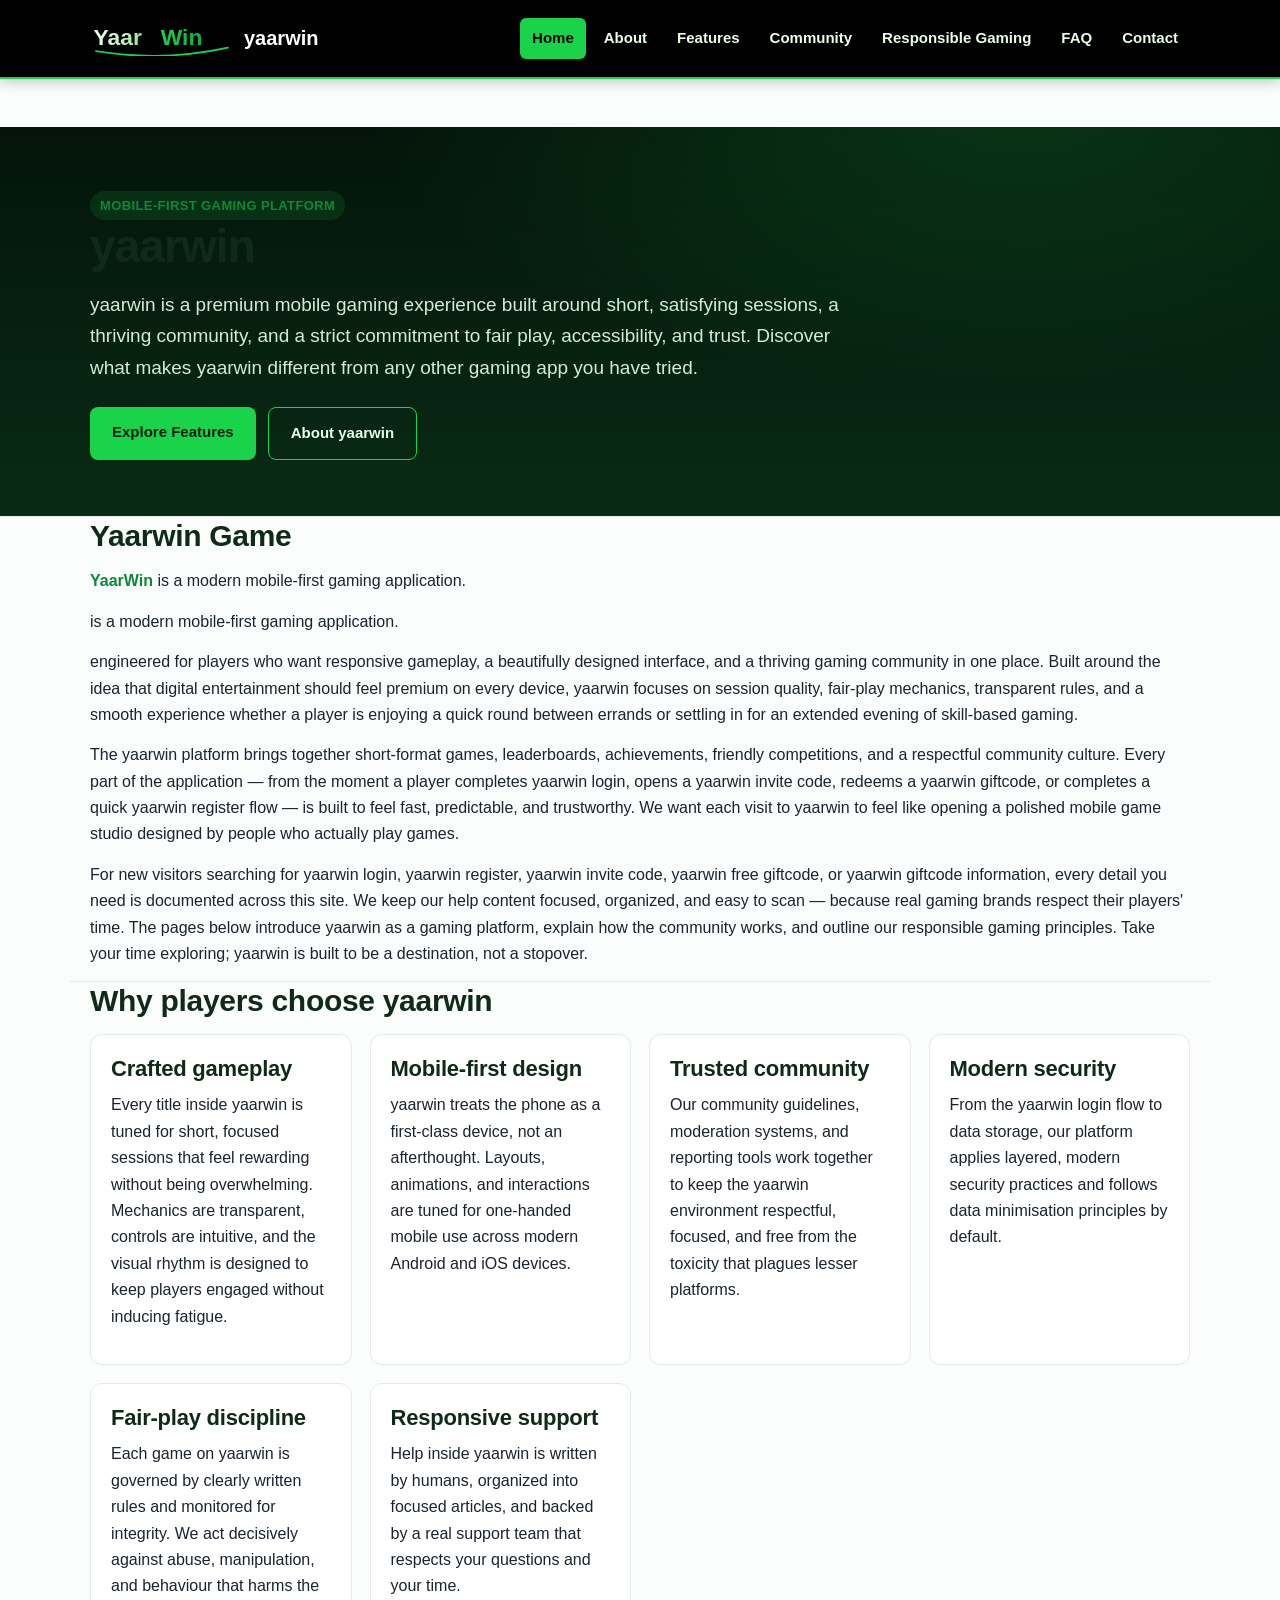
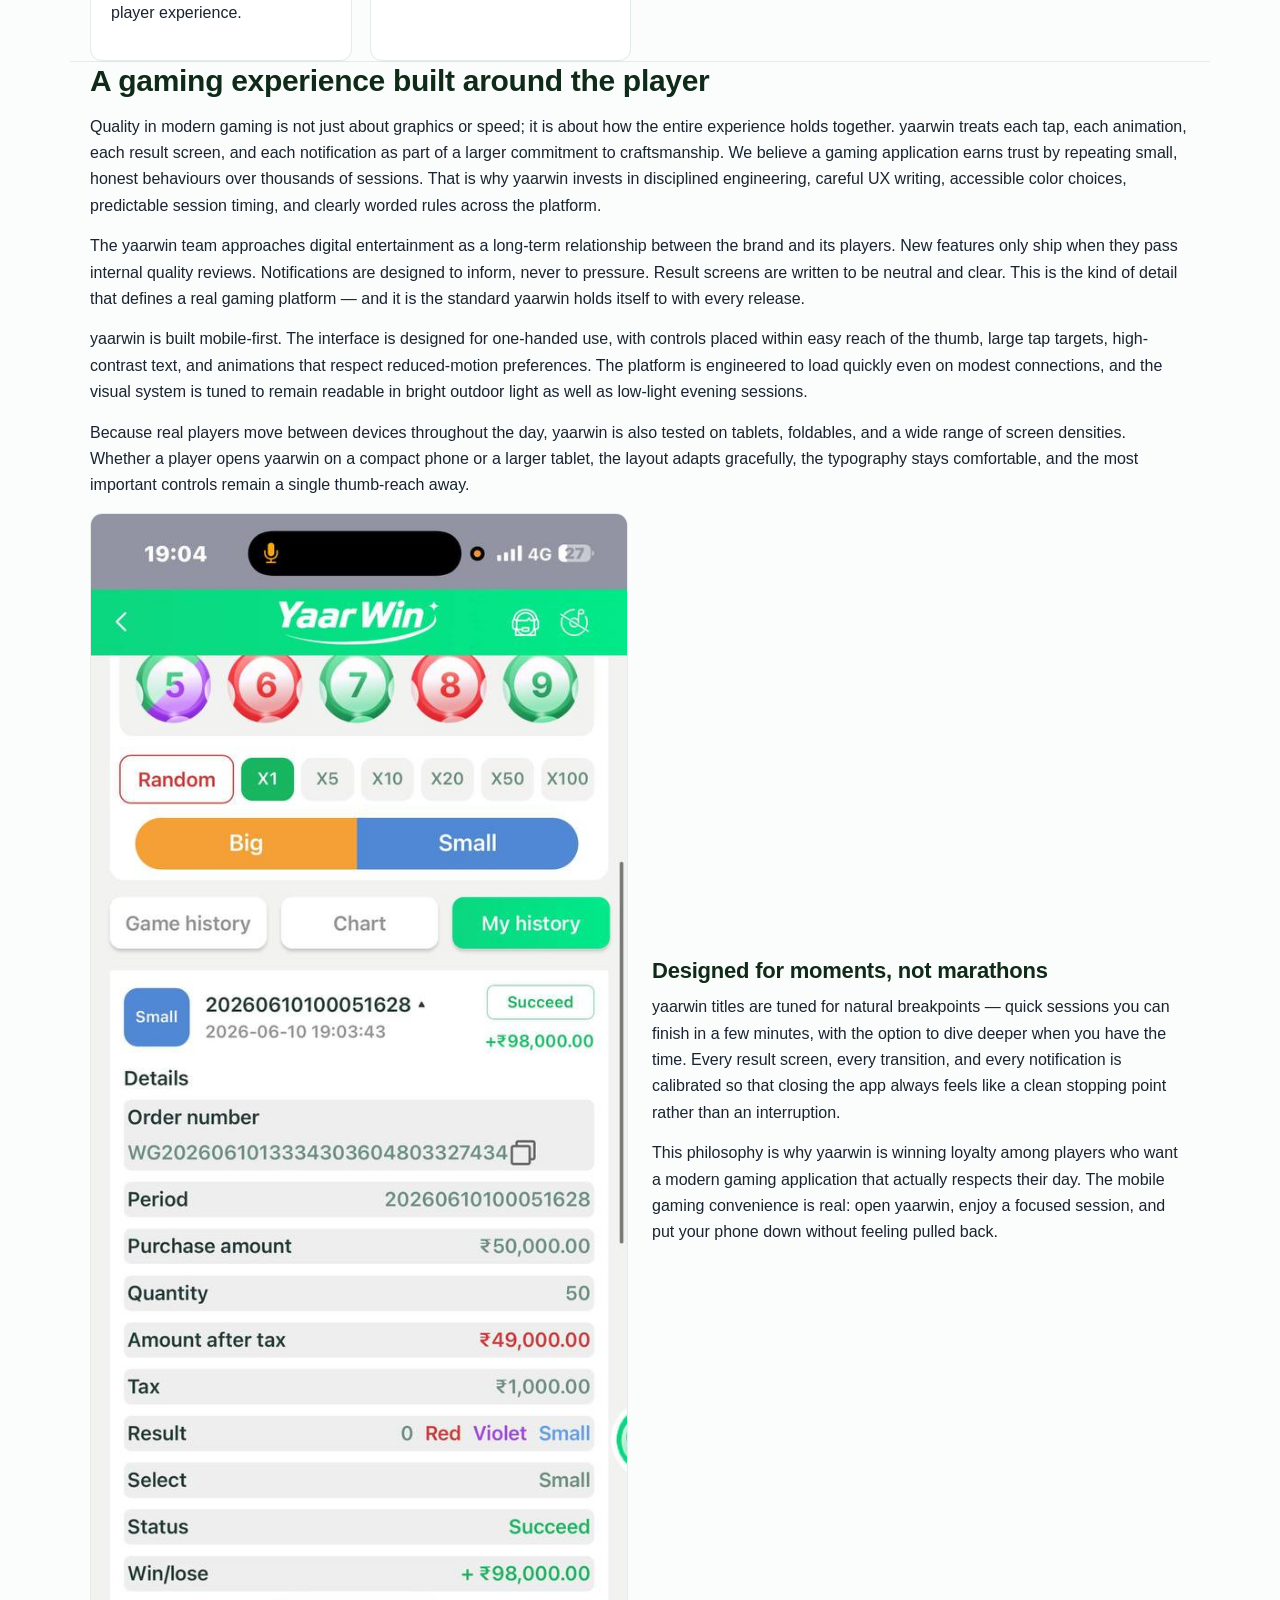
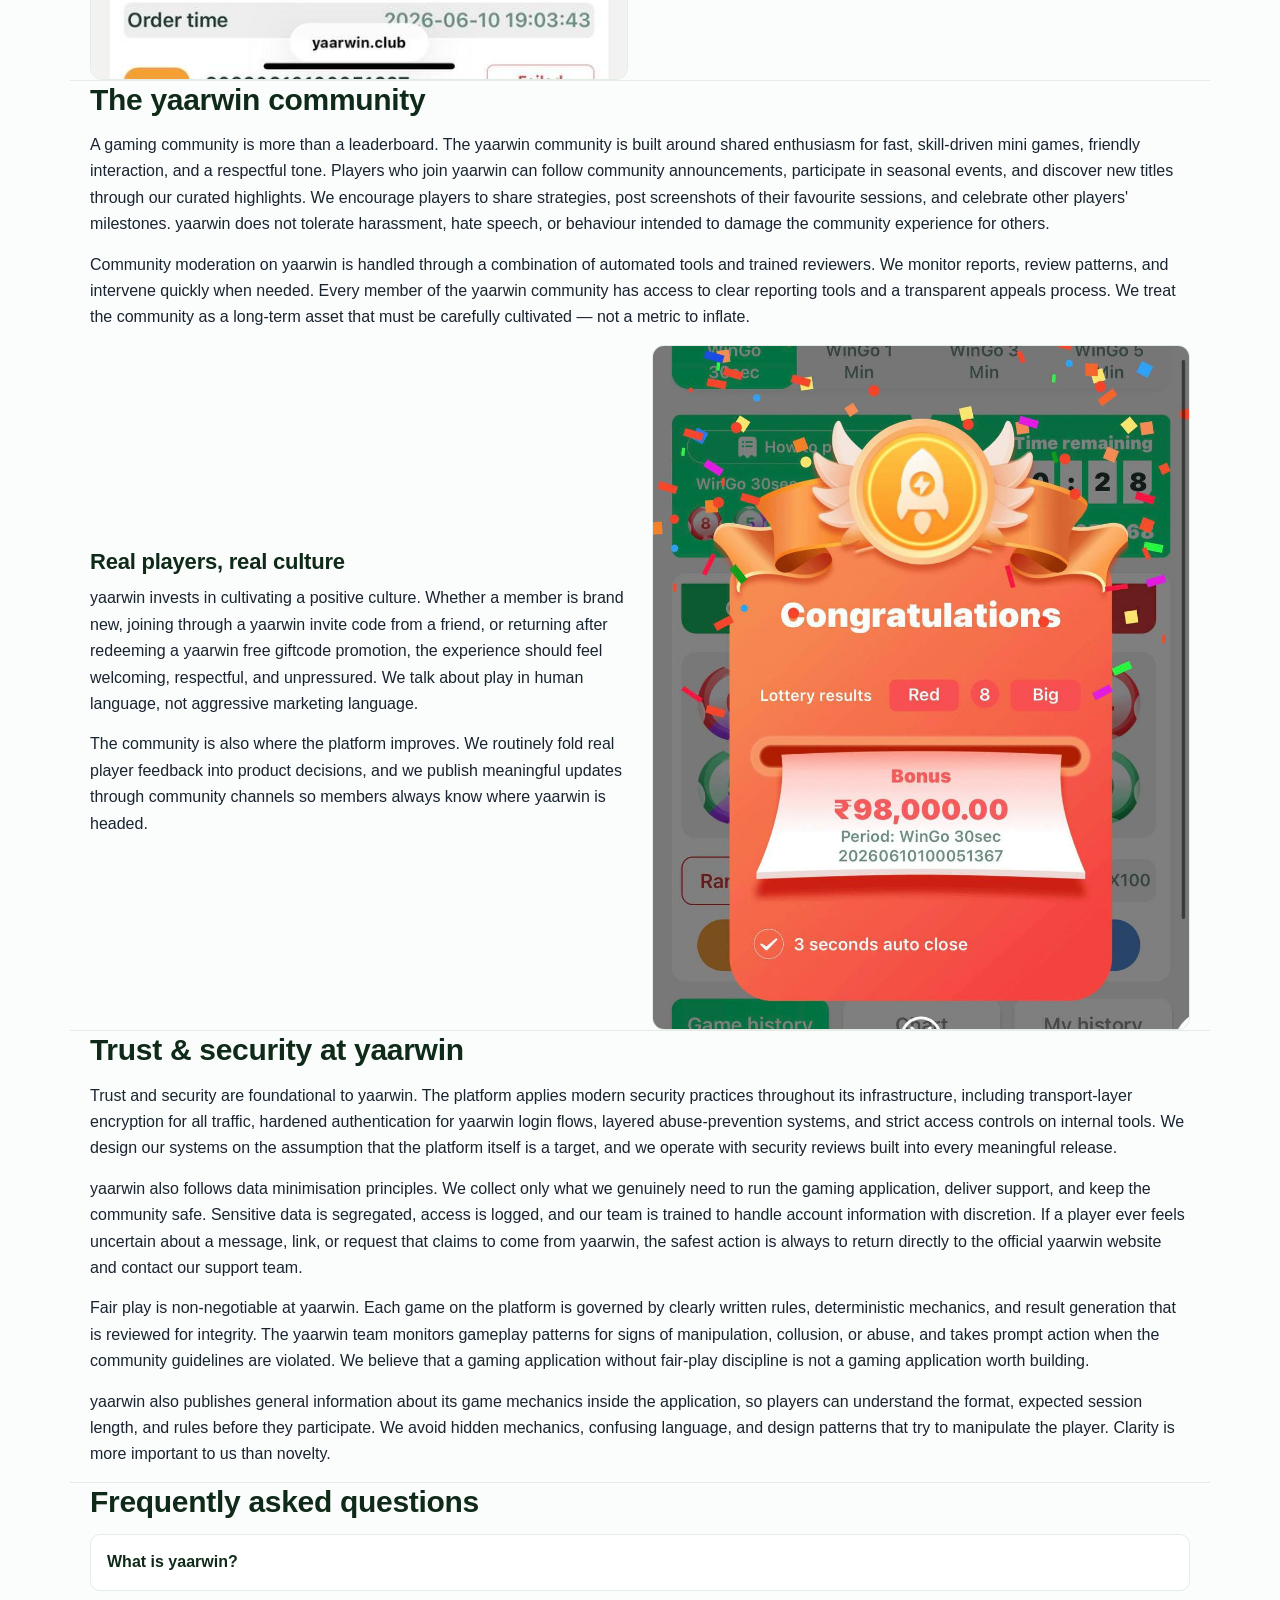
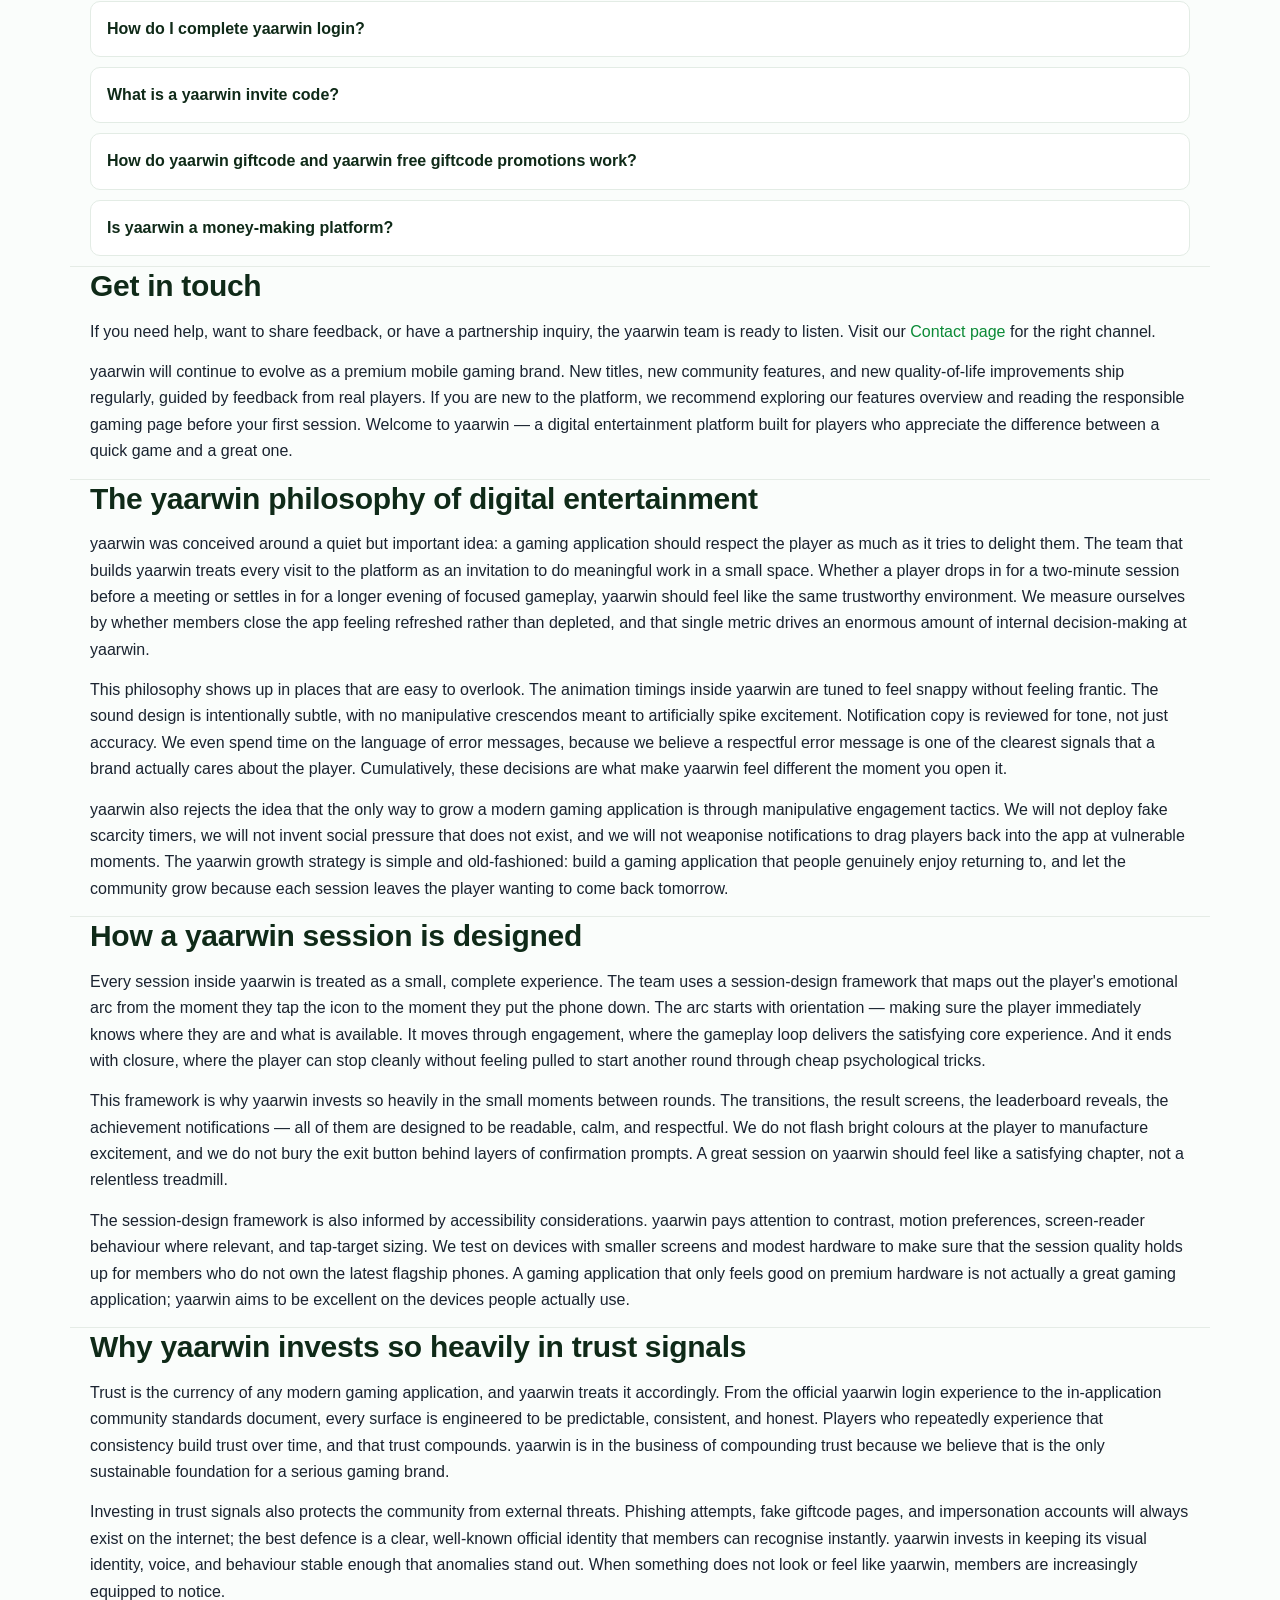
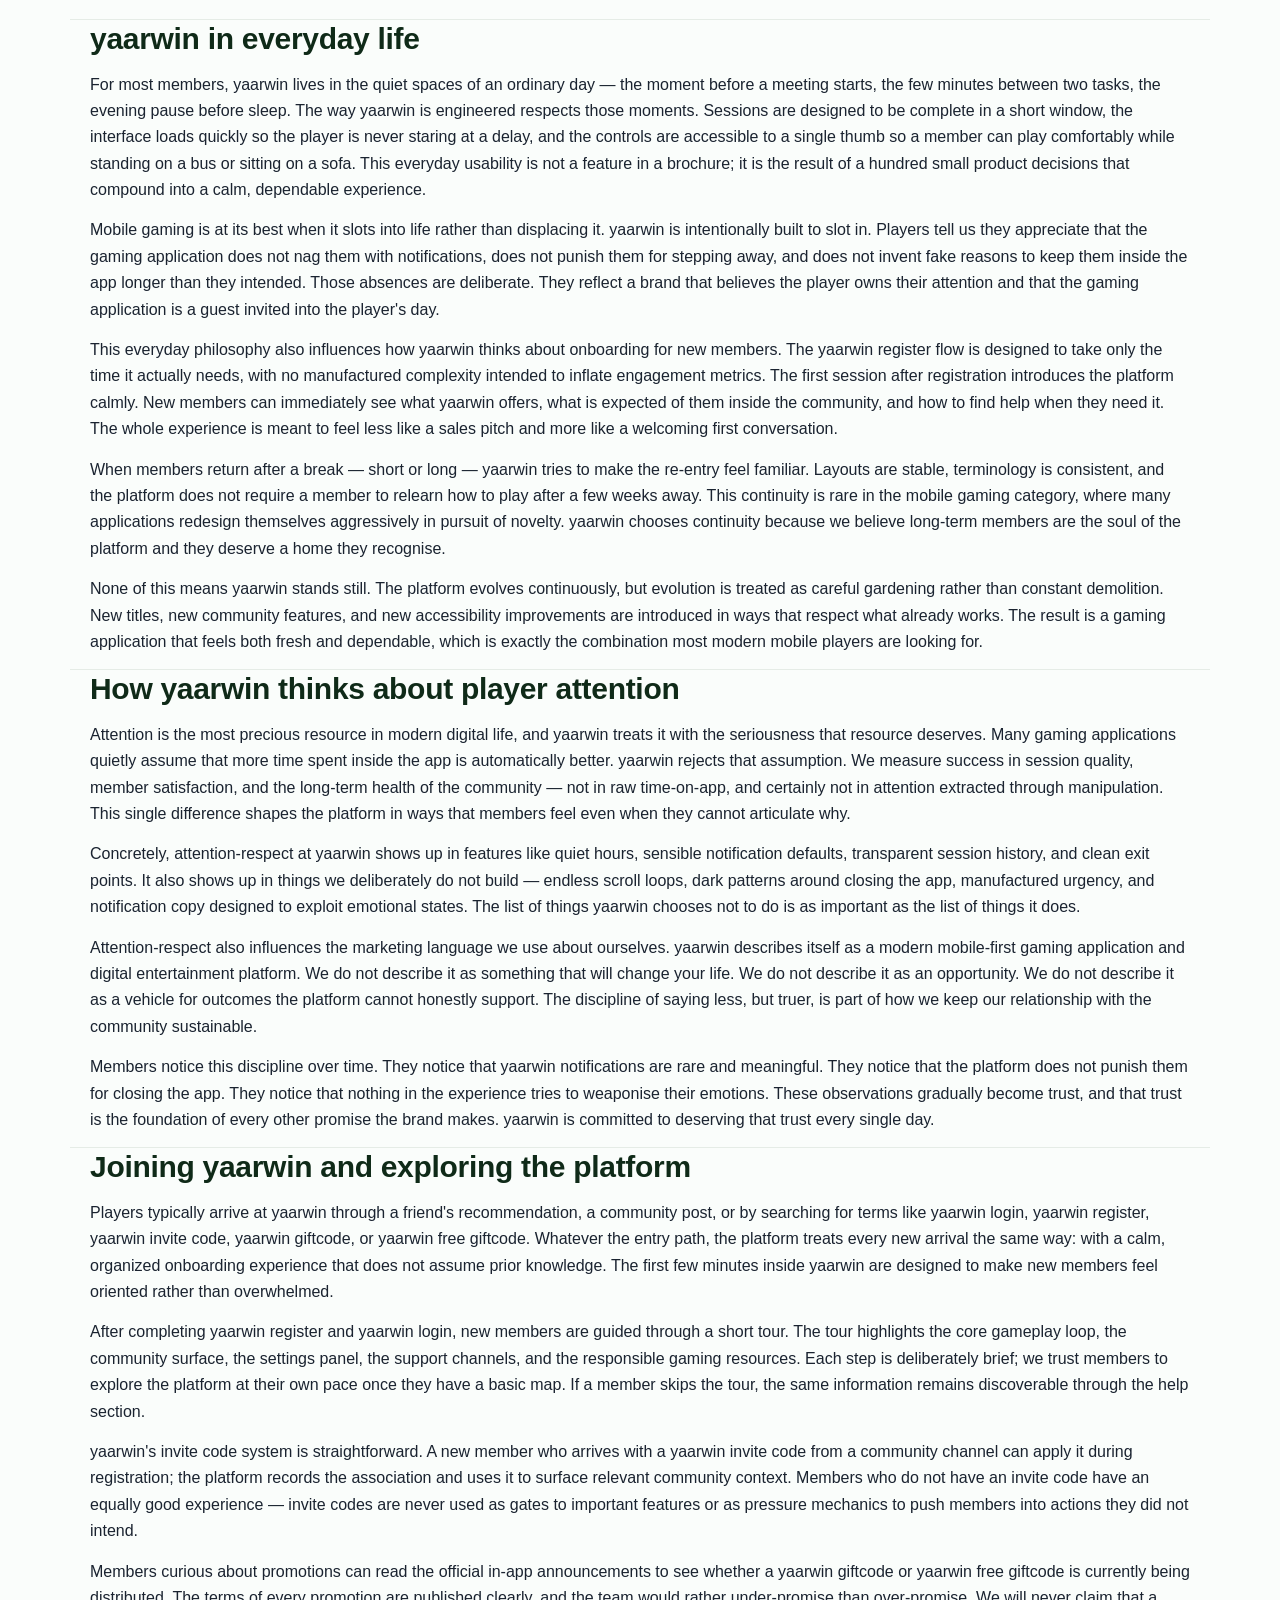
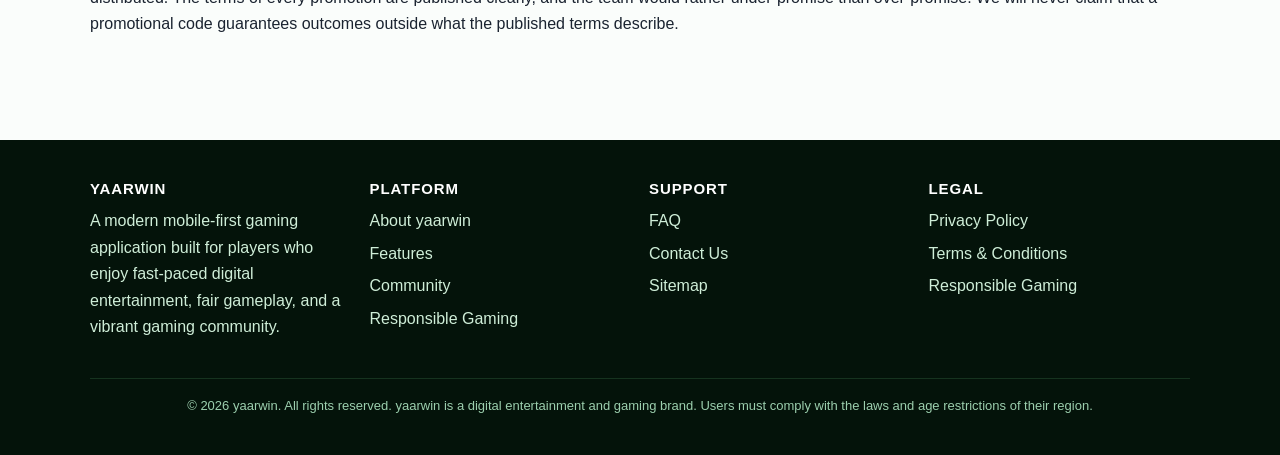
==== commit 553c622d: "Update index.html" ====
--- a/index.html
+++ b/index.html
@@ -58,7 +58,7 @@
 
 <section class="container">
 <h2>Yaarwin Game</h2>
-<p><a href="https://yaarrwinlogin.com/" style="font-weight:bold !important;">YaarWin</a> is a modern mobile-first gaming application.</p> engineered for players who want responsive gameplay, a beautifully designed interface, and a thriving gaming community in one place. Built around the idea that digital entertainment should feel premium on every device, yaarwin focuses on session quality, fair-play mechanics, transparent rules, and a smooth experience whether a player is enjoying a quick round between errands or settling in for an extended evening of skill-based gaming.</p><p>The yaarwin platform brings together short-format games, leaderboards, achievements, friendly competitions, and a respectful community culture. Every part of the application — from the moment a player completes yaarwin login, opens a yaarwin invite code, redeems a yaarwin giftcode, or completes a quick yaarwin register flow — is built to feel fast, predictable, and trustworthy. We want each visit to yaarwin to feel like opening a polished mobile game studio designed by people who actually play games.</p>
+<p><a href="https://yaarrwinlogin.com/"><strong>YaarWin</strong></a> is a modern mobile-first gaming application.</p> is a modern mobile-first gaming application.</p> engineered for players who want responsive gameplay, a beautifully designed interface, and a thriving gaming community in one place. Built around the idea that digital entertainment should feel premium on every device, yaarwin focuses on session quality, fair-play mechanics, transparent rules, and a smooth experience whether a player is enjoying a quick round between errands or settling in for an extended evening of skill-based gaming.</p><p>The yaarwin platform brings together short-format games, leaderboards, achievements, friendly competitions, and a respectful community culture. Every part of the application — from the moment a player completes yaarwin login, opens a yaarwin invite code, redeems a yaarwin giftcode, or completes a quick yaarwin register flow — is built to feel fast, predictable, and trustworthy. We want each visit to yaarwin to feel like opening a polished mobile game studio designed by people who actually play games.</p>
 <p>For new visitors searching for yaarwin login, yaarwin register, yaarwin invite code, yaarwin free giftcode, or yaarwin giftcode information, every detail you need is documented across this site. We keep our help content focused, organized, and easy to scan — because real gaming brands respect their players' time. The pages below introduce yaarwin as a gaming platform, explain how the community works, and outline our responsible gaming principles. Take your time exploring; yaarwin is built to be a destination, not a stopover.</p>
 </section>
 
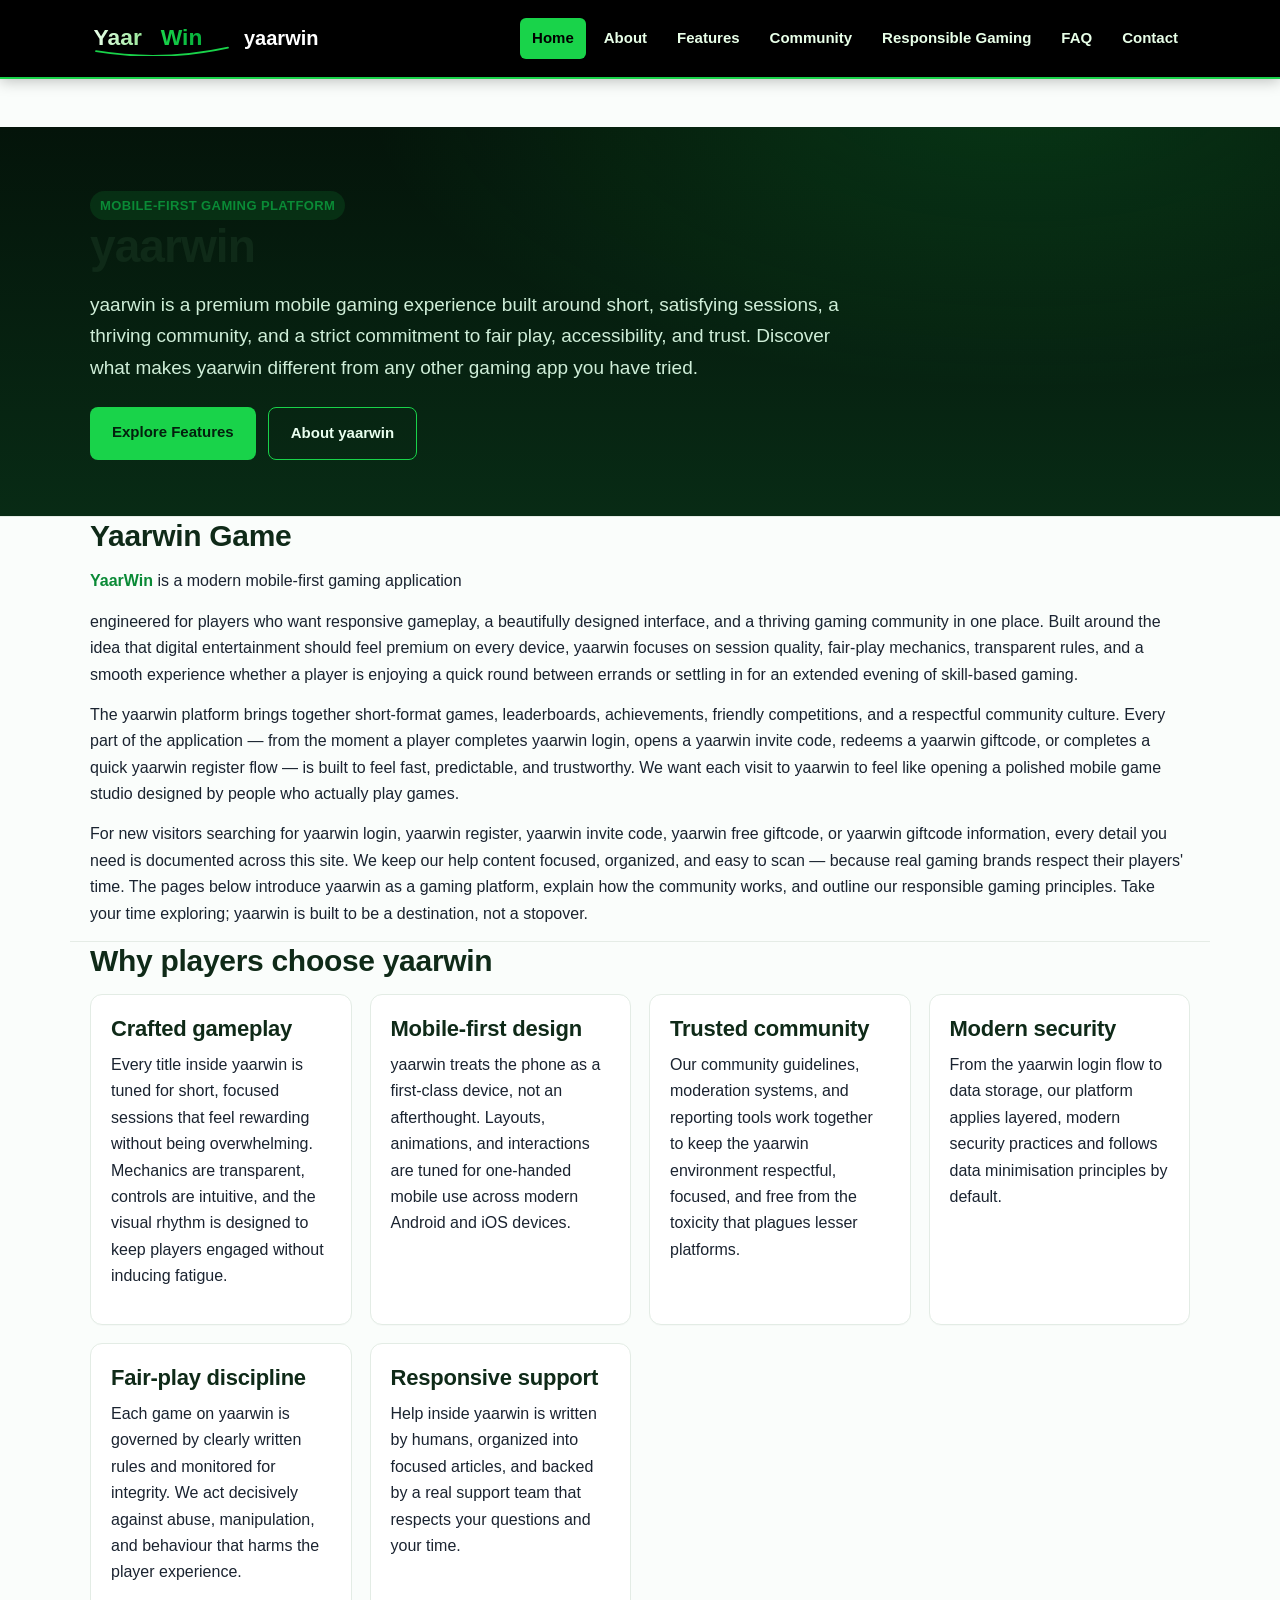
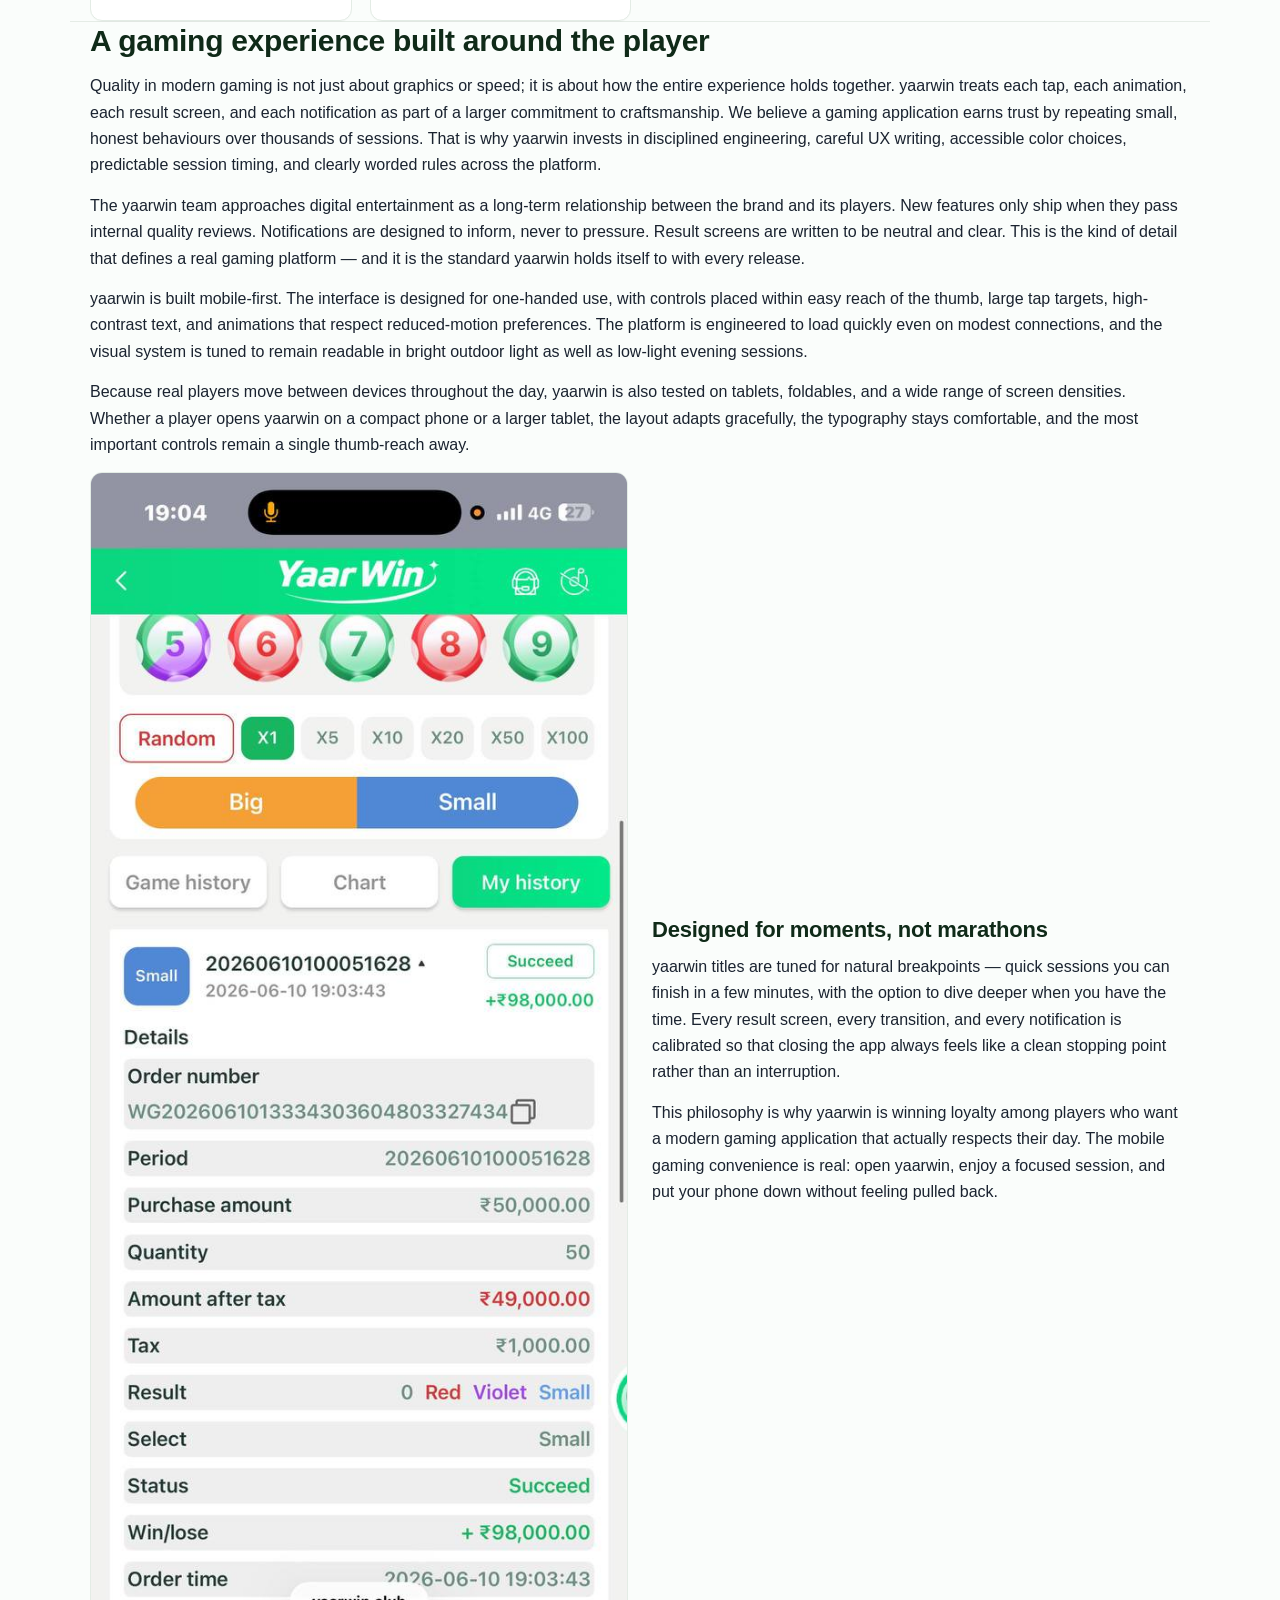
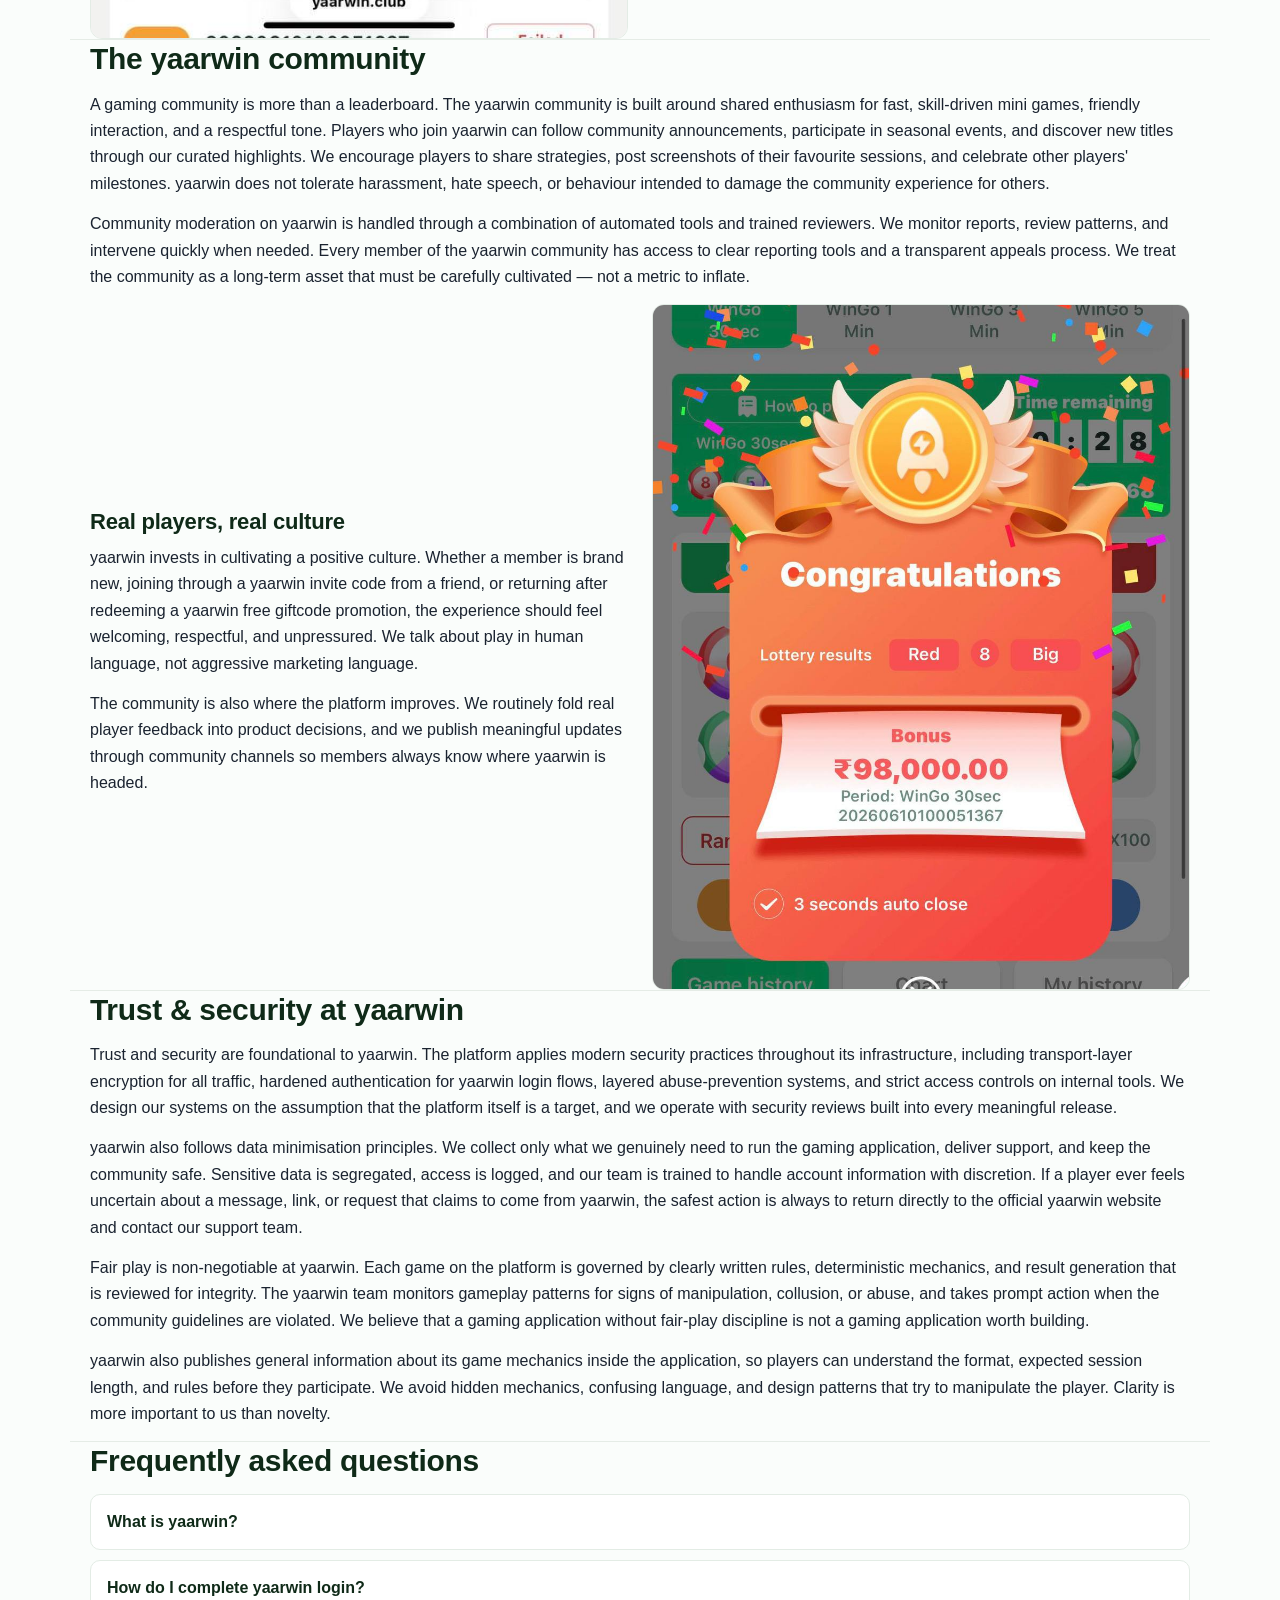
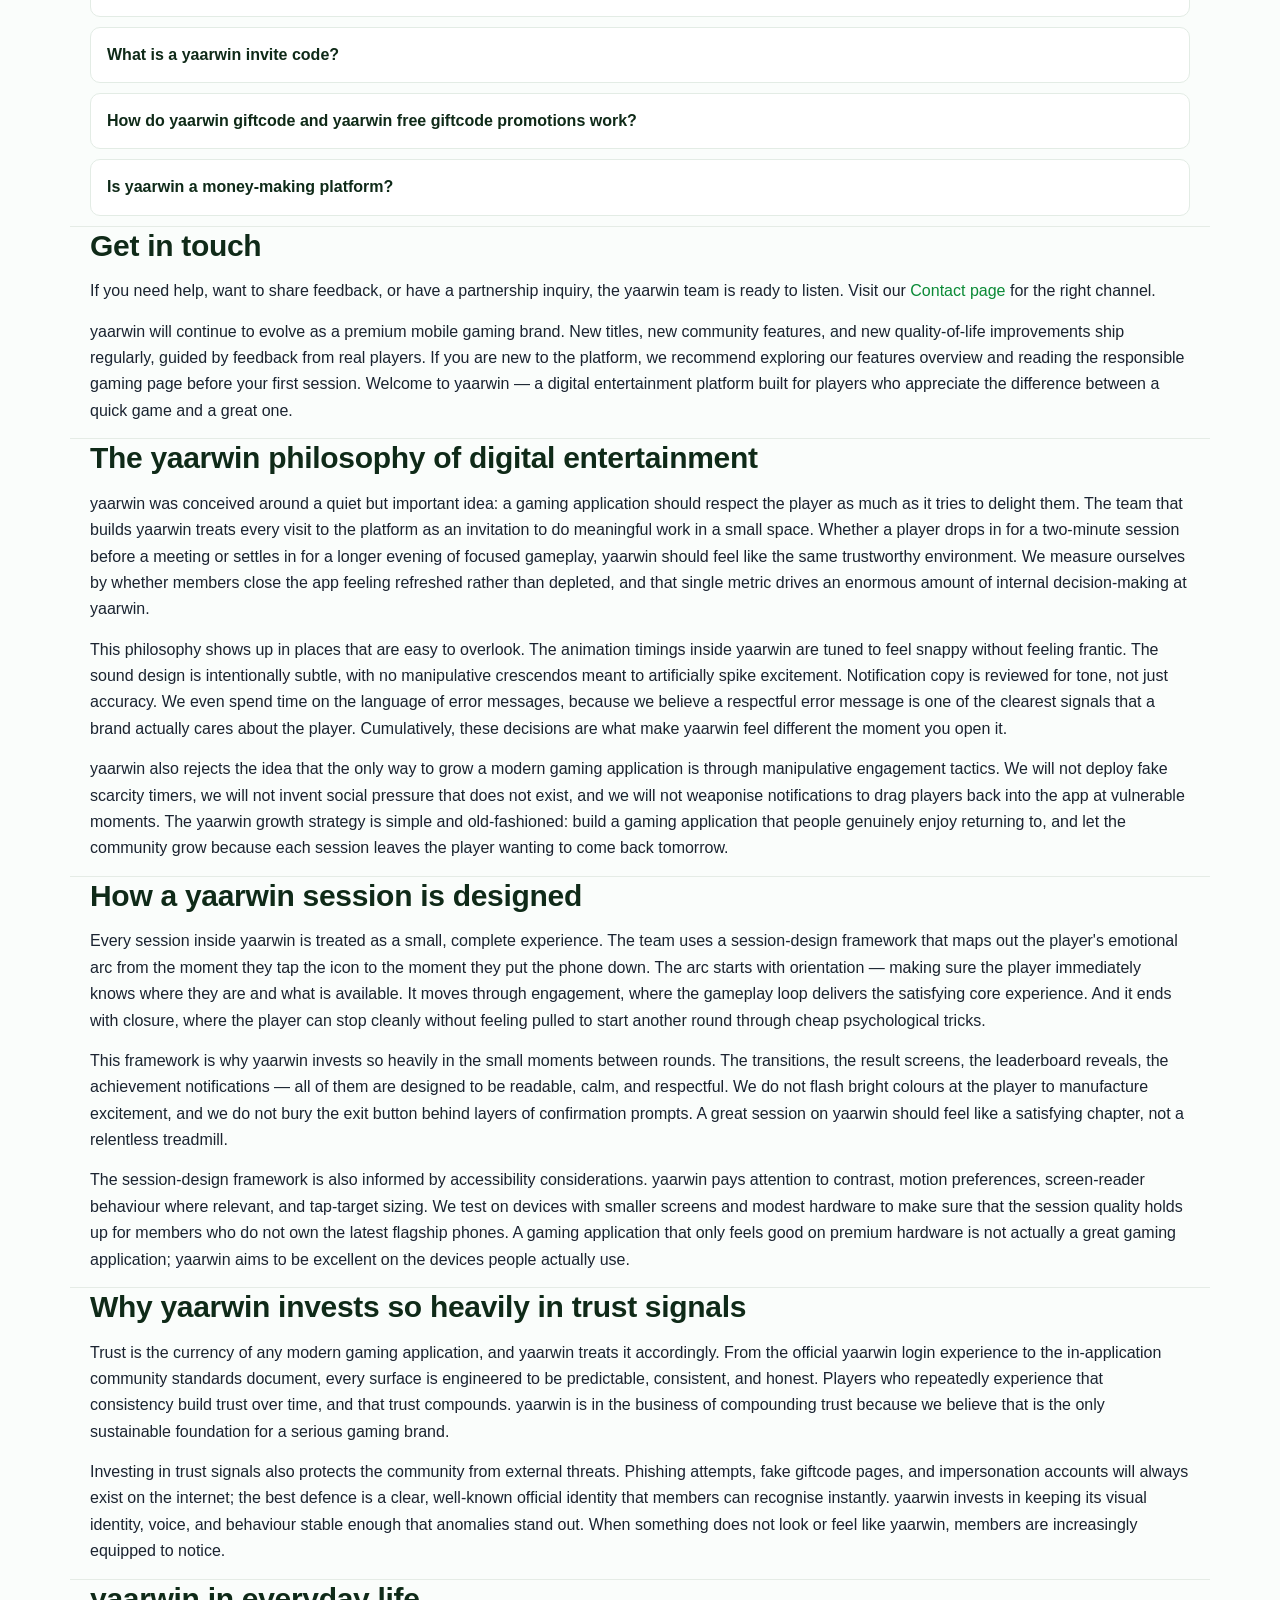
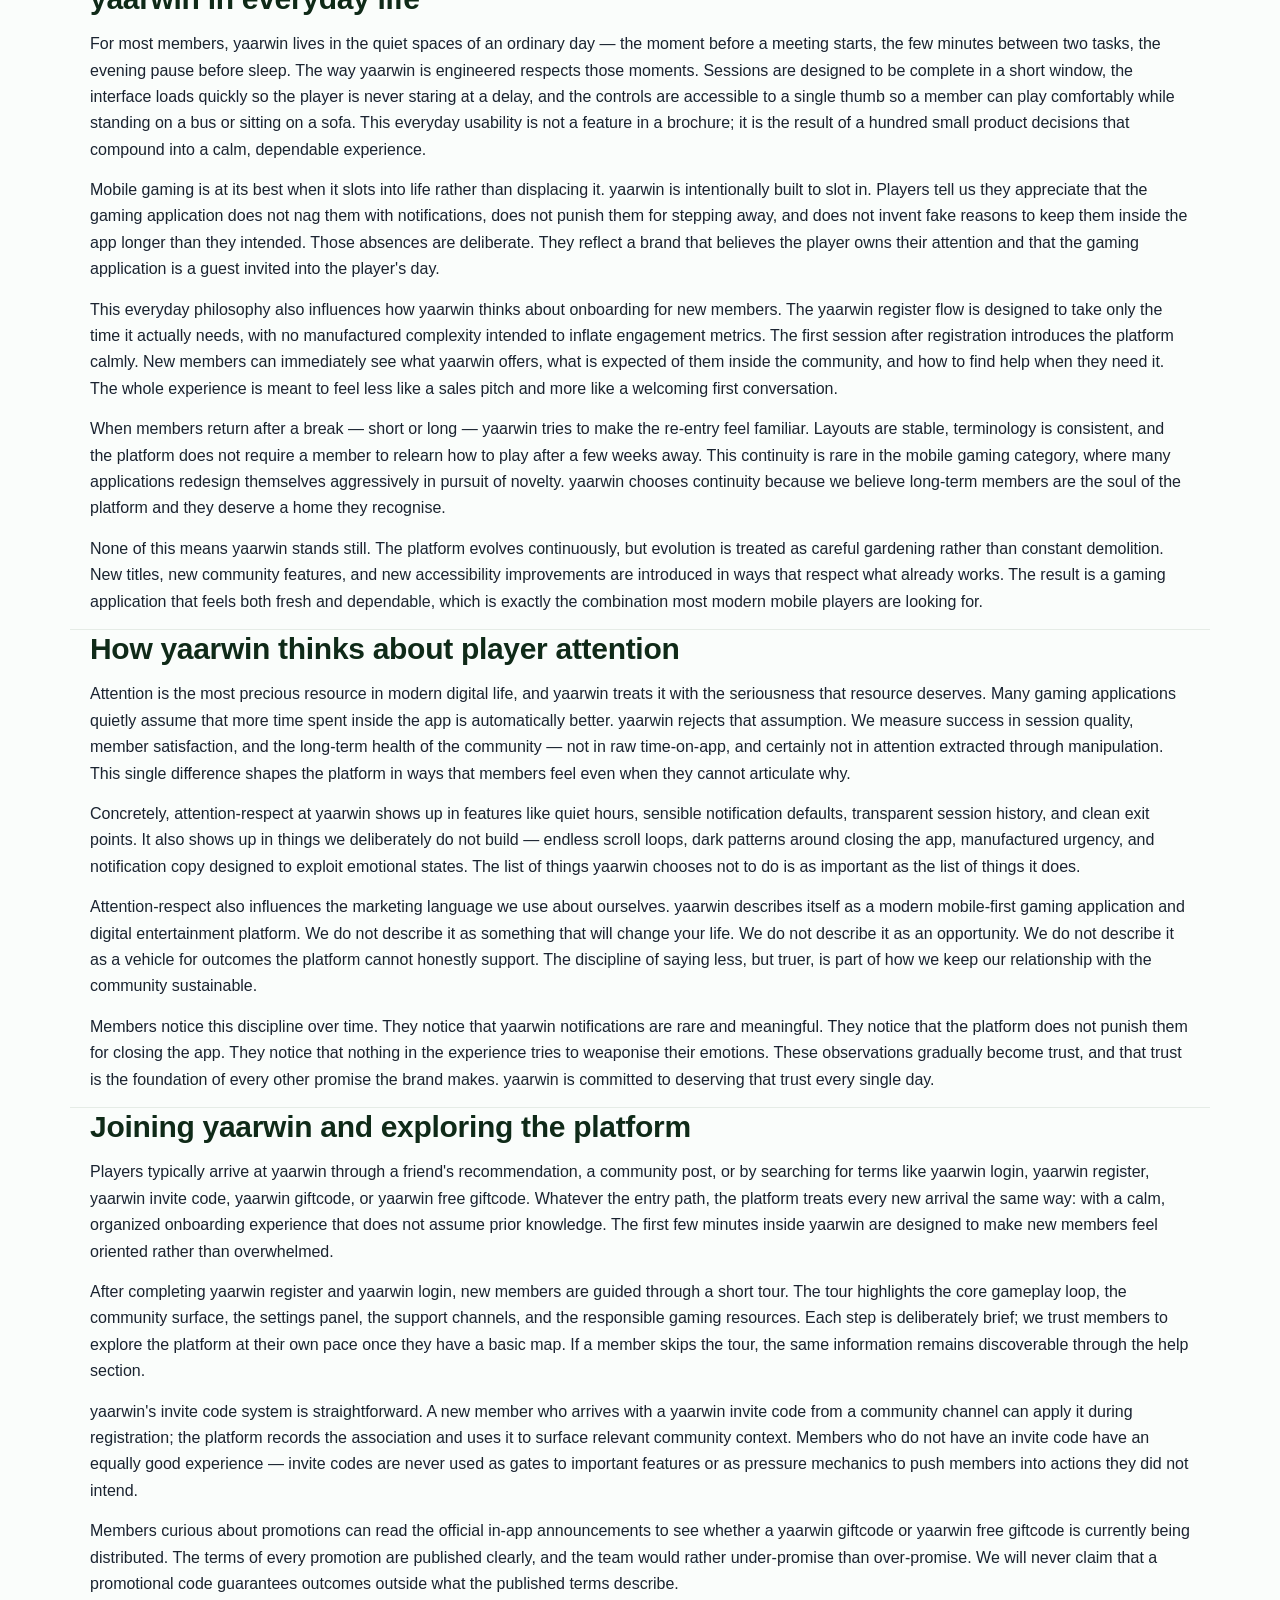
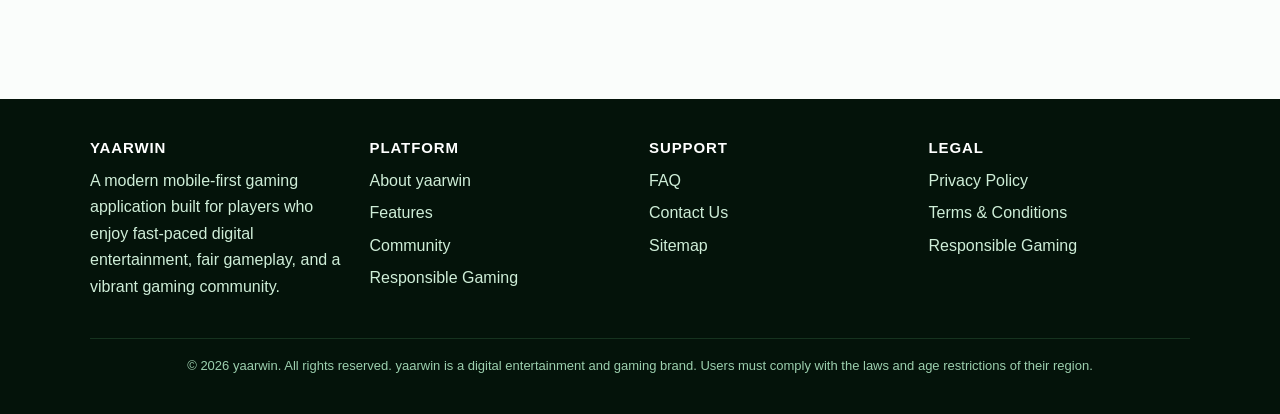
==== commit dbbcb505: "Update index.html" ====
--- a/index.html
+++ b/index.html
@@ -58,7 +58,7 @@
 
 <section class="container">
 <h2>Yaarwin Game</h2>
-<p><a href="https://yaarrwinlogin.com/"><strong>YaarWin</strong></a> is a modern mobile-first gaming application.</p> is a modern mobile-first gaming application.</p> engineered for players who want responsive gameplay, a beautifully designed interface, and a thriving gaming community in one place. Built around the idea that digital entertainment should feel premium on every device, yaarwin focuses on session quality, fair-play mechanics, transparent rules, and a smooth experience whether a player is enjoying a quick round between errands or settling in for an extended evening of skill-based gaming.</p><p>The yaarwin platform brings together short-format games, leaderboards, achievements, friendly competitions, and a respectful community culture. Every part of the application — from the moment a player completes yaarwin login, opens a yaarwin invite code, redeems a yaarwin giftcode, or completes a quick yaarwin register flow — is built to feel fast, predictable, and trustworthy. We want each visit to yaarwin to feel like opening a polished mobile game studio designed by people who actually play games.</p>
+<p><a href="https://yaarrwinlogin.com/"><strong>YaarWin</strong></a> is a modern mobile-first gaming application</p> engineered for players who want responsive gameplay, a beautifully designed interface, and a thriving gaming community in one place. Built around the idea that digital entertainment should feel premium on every device, yaarwin focuses on session quality, fair-play mechanics, transparent rules, and a smooth experience whether a player is enjoying a quick round between errands or settling in for an extended evening of skill-based gaming.</p><p>The yaarwin platform brings together short-format games, leaderboards, achievements, friendly competitions, and a respectful community culture. Every part of the application — from the moment a player completes yaarwin login, opens a yaarwin invite code, redeems a yaarwin giftcode, or completes a quick yaarwin register flow — is built to feel fast, predictable, and trustworthy. We want each visit to yaarwin to feel like opening a polished mobile game studio designed by people who actually play games.</p>
 <p>For new visitors searching for yaarwin login, yaarwin register, yaarwin invite code, yaarwin free giftcode, or yaarwin giftcode information, every detail you need is documented across this site. We keep our help content focused, organized, and easy to scan — because real gaming brands respect their players' time. The pages below introduce yaarwin as a gaming platform, explain how the community works, and outline our responsible gaming principles. Take your time exploring; yaarwin is built to be a destination, not a stopover.</p>
 </section>
 
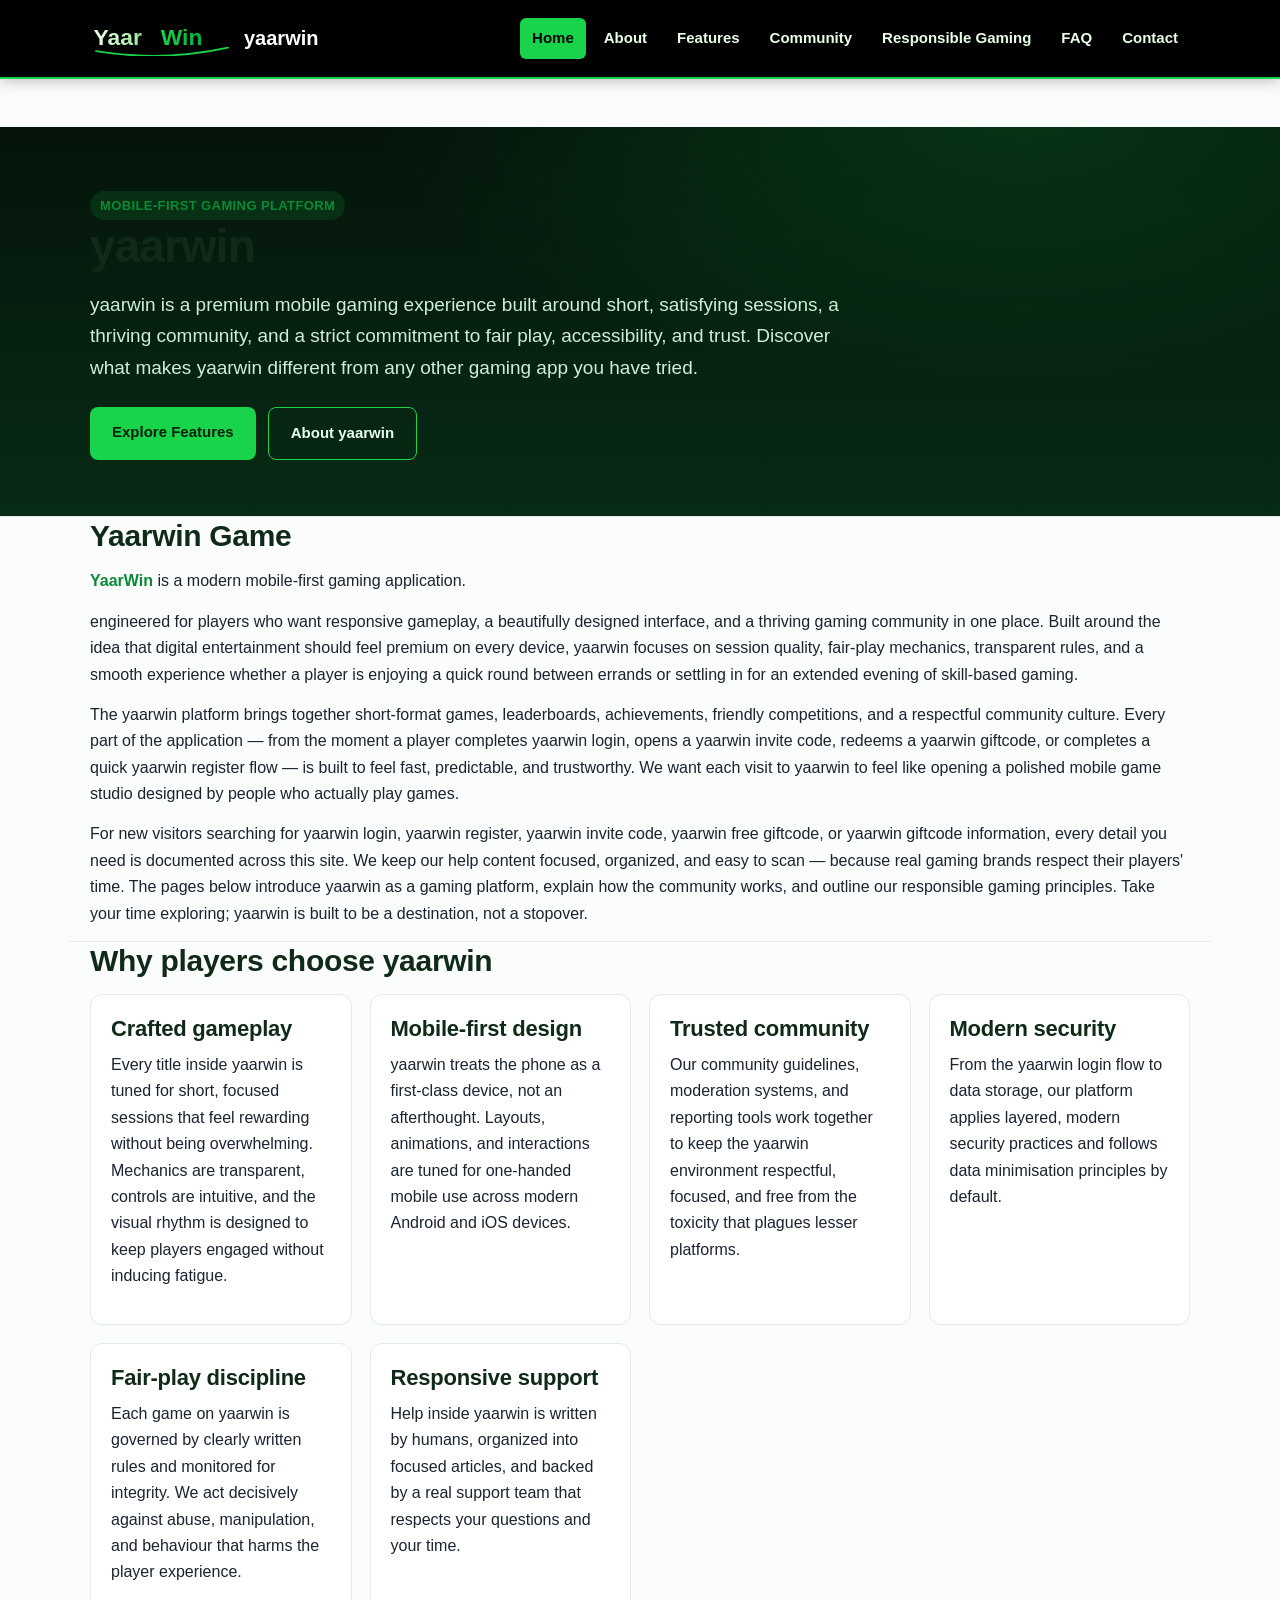
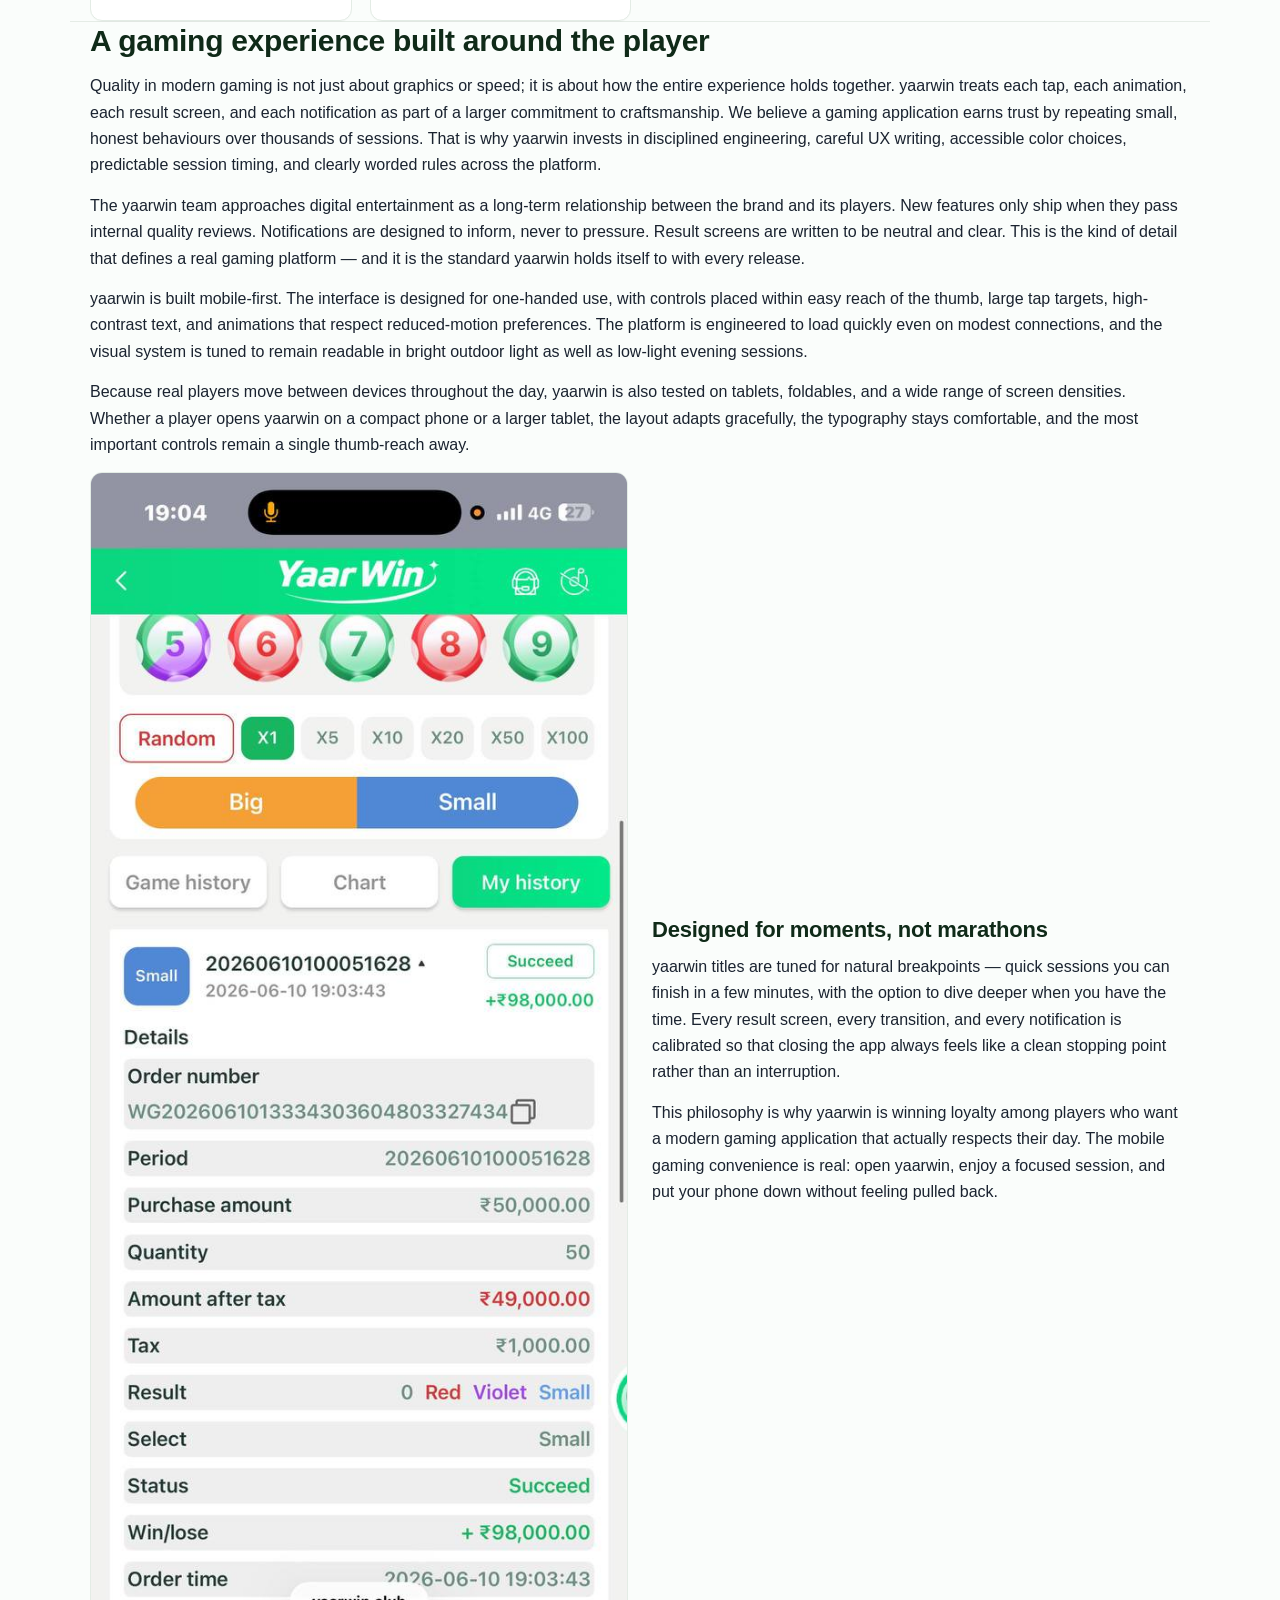
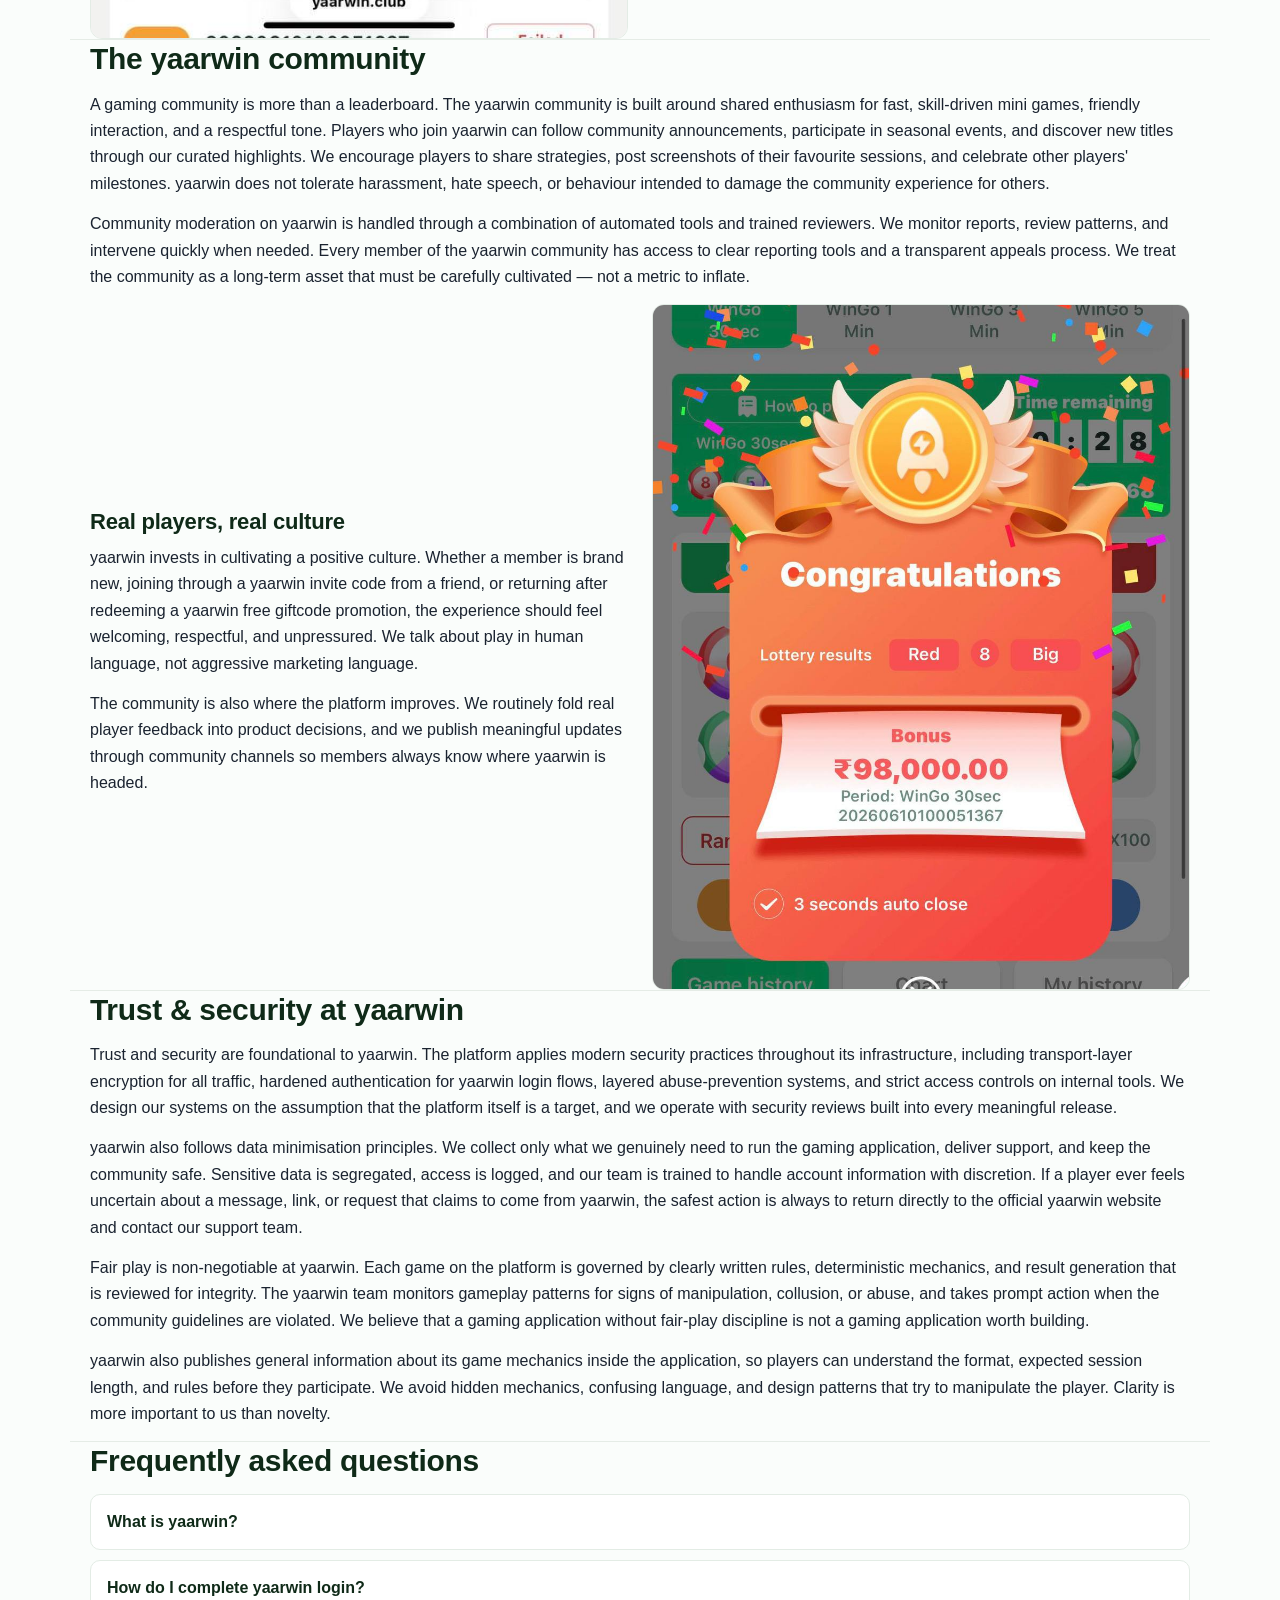
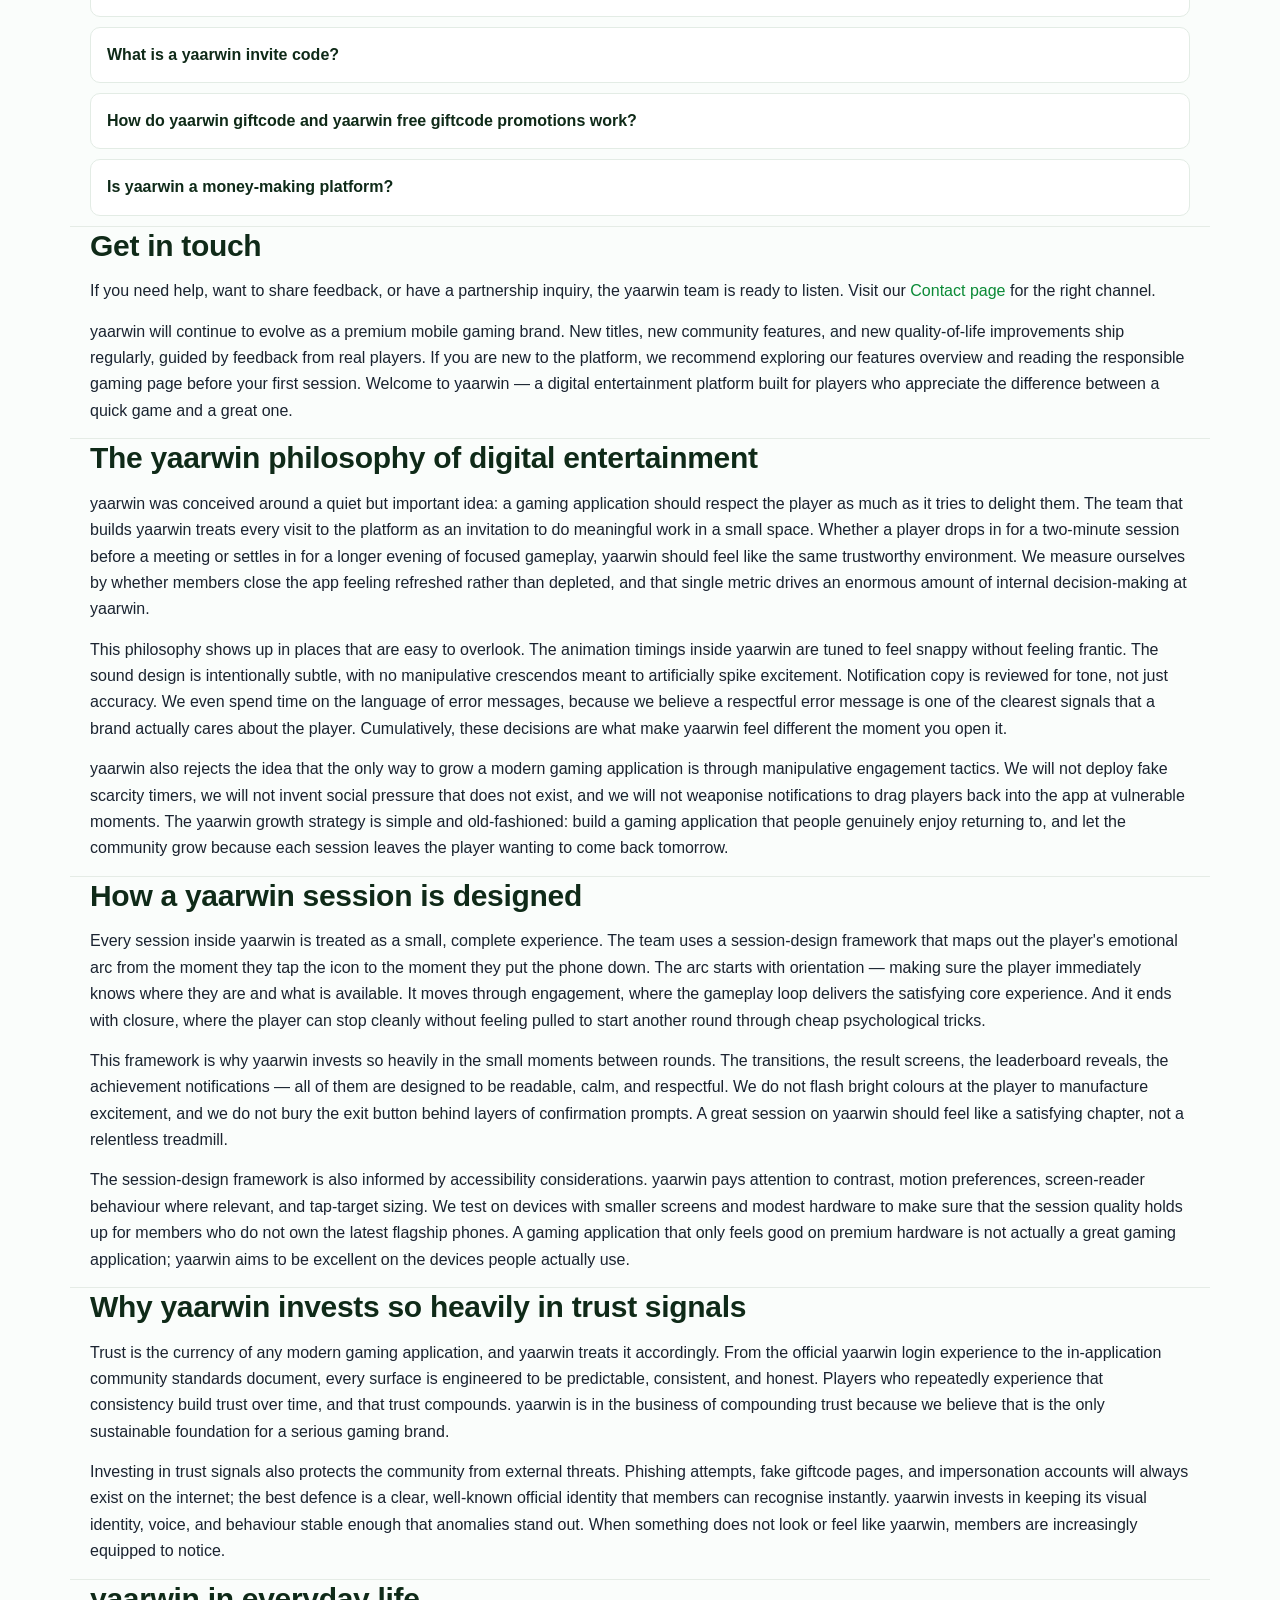
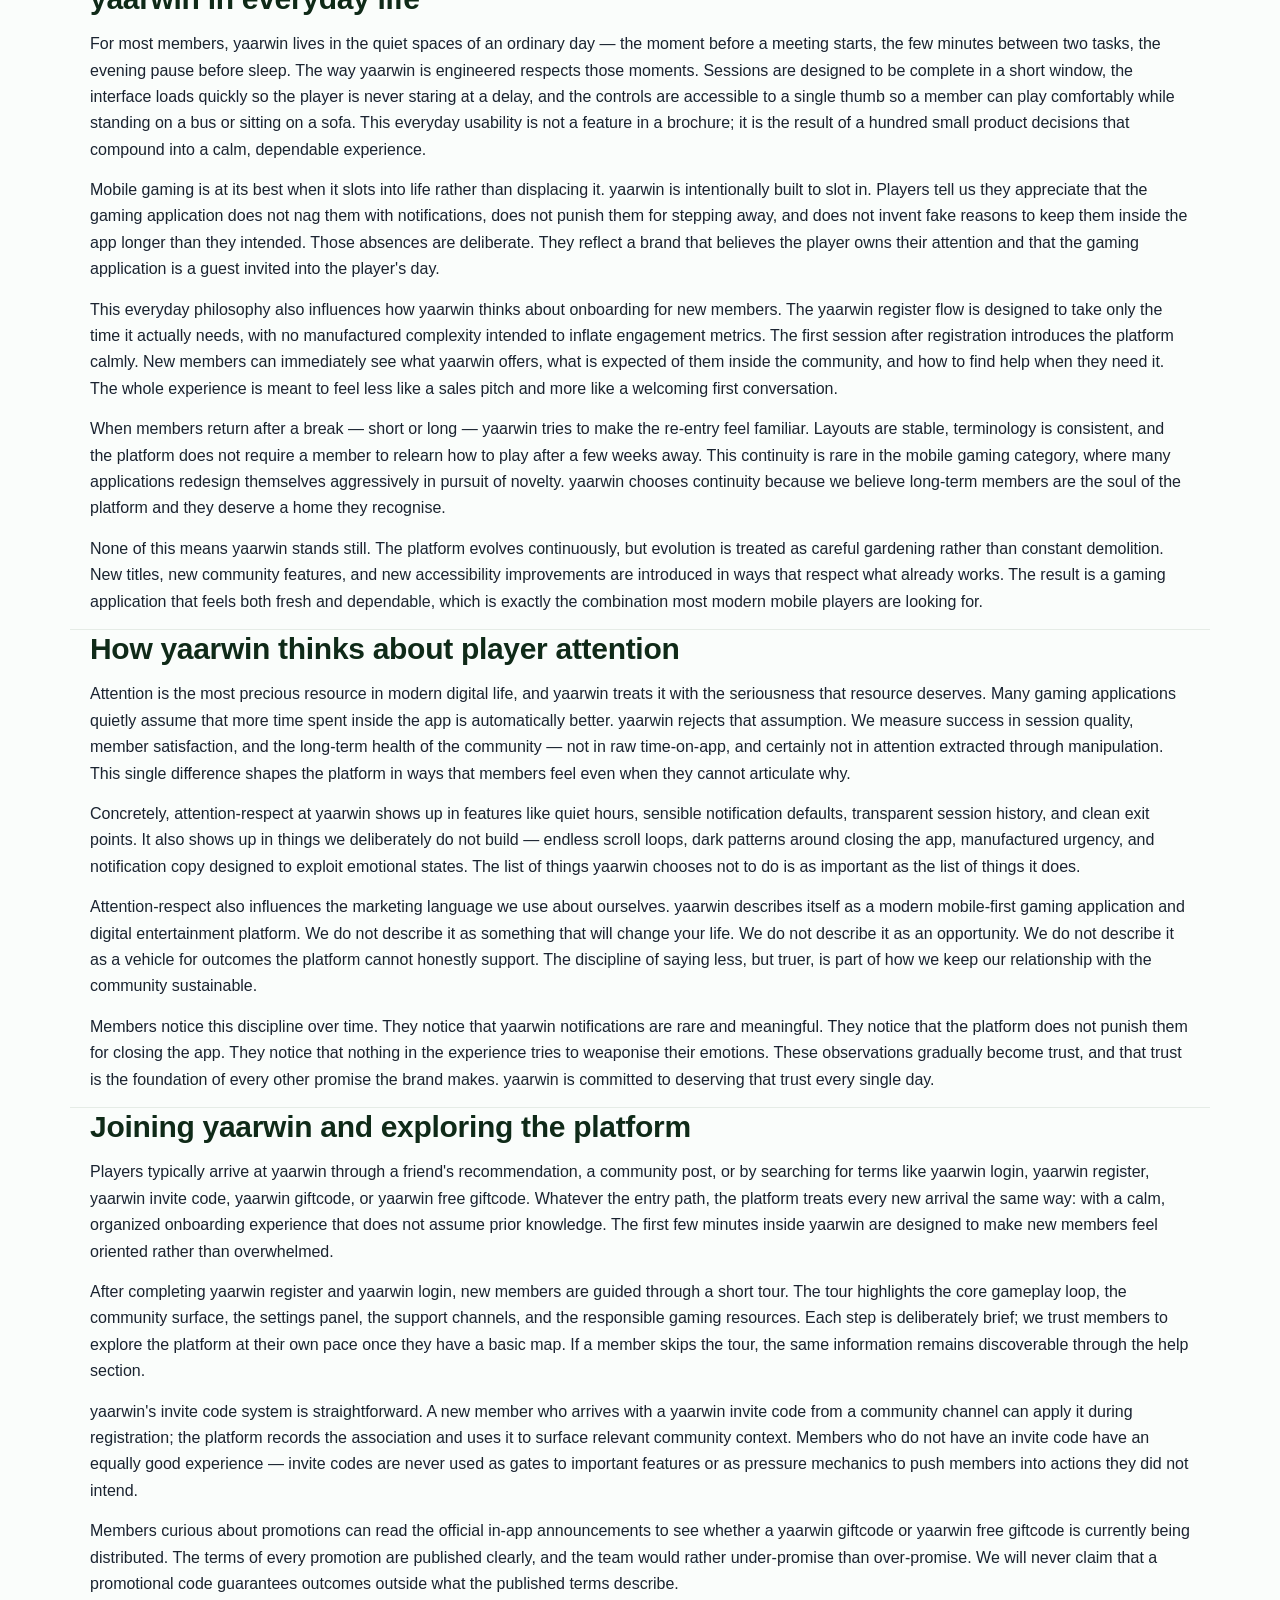
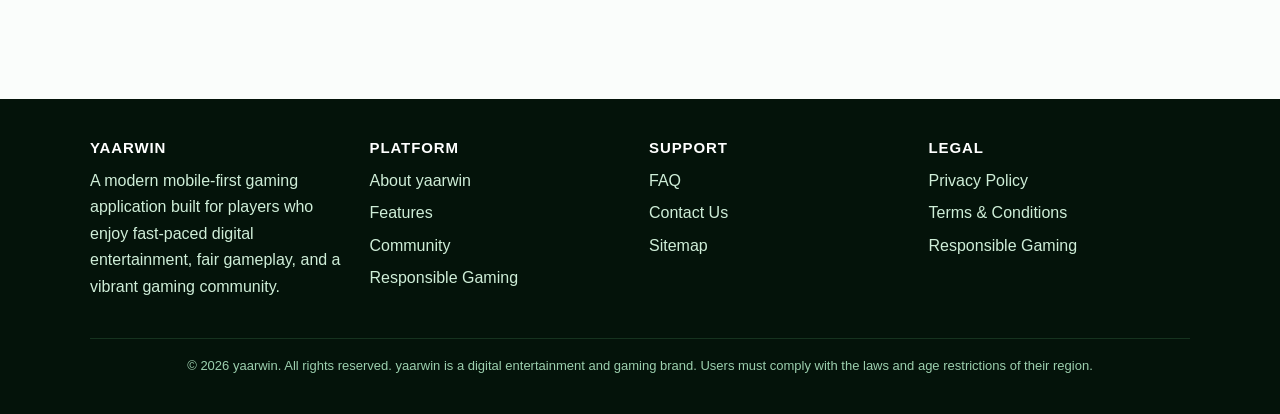
==== commit 78df9aaa: "Update index.html" ====
--- a/index.html
+++ b/index.html
@@ -58,7 +58,9 @@
 
 <section class="container">
 <h2>Yaarwin Game</h2>
-<p><a href="https://yaarrwinlogin.com/"><strong>YaarWin</strong></a> is a modern mobile-first gaming application</p> engineered for players who want responsive gameplay, a beautifully designed interface, and a thriving gaming community in one place. Built around the idea that digital entertainment should feel premium on every device, yaarwin focuses on session quality, fair-play mechanics, transparent rules, and a smooth experience whether a player is enjoying a quick round between errands or settling in for an extended evening of skill-based gaming.</p><p>The yaarwin platform brings together short-format games, leaderboards, achievements, friendly competitions, and a respectful community culture. Every part of the application — from the moment a player completes yaarwin login, opens a yaarwin invite code, redeems a yaarwin giftcode, or completes a quick yaarwin register flow — is built to feel fast, predictable, and trustworthy. We want each visit to yaarwin to feel like opening a polished mobile game studio designed by people who actually play games.</p>
+<p><span style="display:inline !important;">
+<a href="https://yaarrwinlogin.com/"><strong>YaarWin</strong></a>
+</span> is a modern mobile-first gaming application.</p>engineered for players who want responsive gameplay, a beautifully designed interface, and a thriving gaming community in one place. Built around the idea that digital entertainment should feel premium on every device, yaarwin focuses on session quality, fair-play mechanics, transparent rules, and a smooth experience whether a player is enjoying a quick round between errands or settling in for an extended evening of skill-based gaming.</p><p>The yaarwin platform brings together short-format games, leaderboards, achievements, friendly competitions, and a respectful community culture. Every part of the application — from the moment a player completes yaarwin login, opens a yaarwin invite code, redeems a yaarwin giftcode, or completes a quick yaarwin register flow — is built to feel fast, predictable, and trustworthy. We want each visit to yaarwin to feel like opening a polished mobile game studio designed by people who actually play games.</p>
 <p>For new visitors searching for yaarwin login, yaarwin register, yaarwin invite code, yaarwin free giftcode, or yaarwin giftcode information, every detail you need is documented across this site. We keep our help content focused, organized, and easy to scan — because real gaming brands respect their players' time. The pages below introduce yaarwin as a gaming platform, explain how the community works, and outline our responsible gaming principles. Take your time exploring; yaarwin is built to be a destination, not a stopover.</p>
 </section>
 
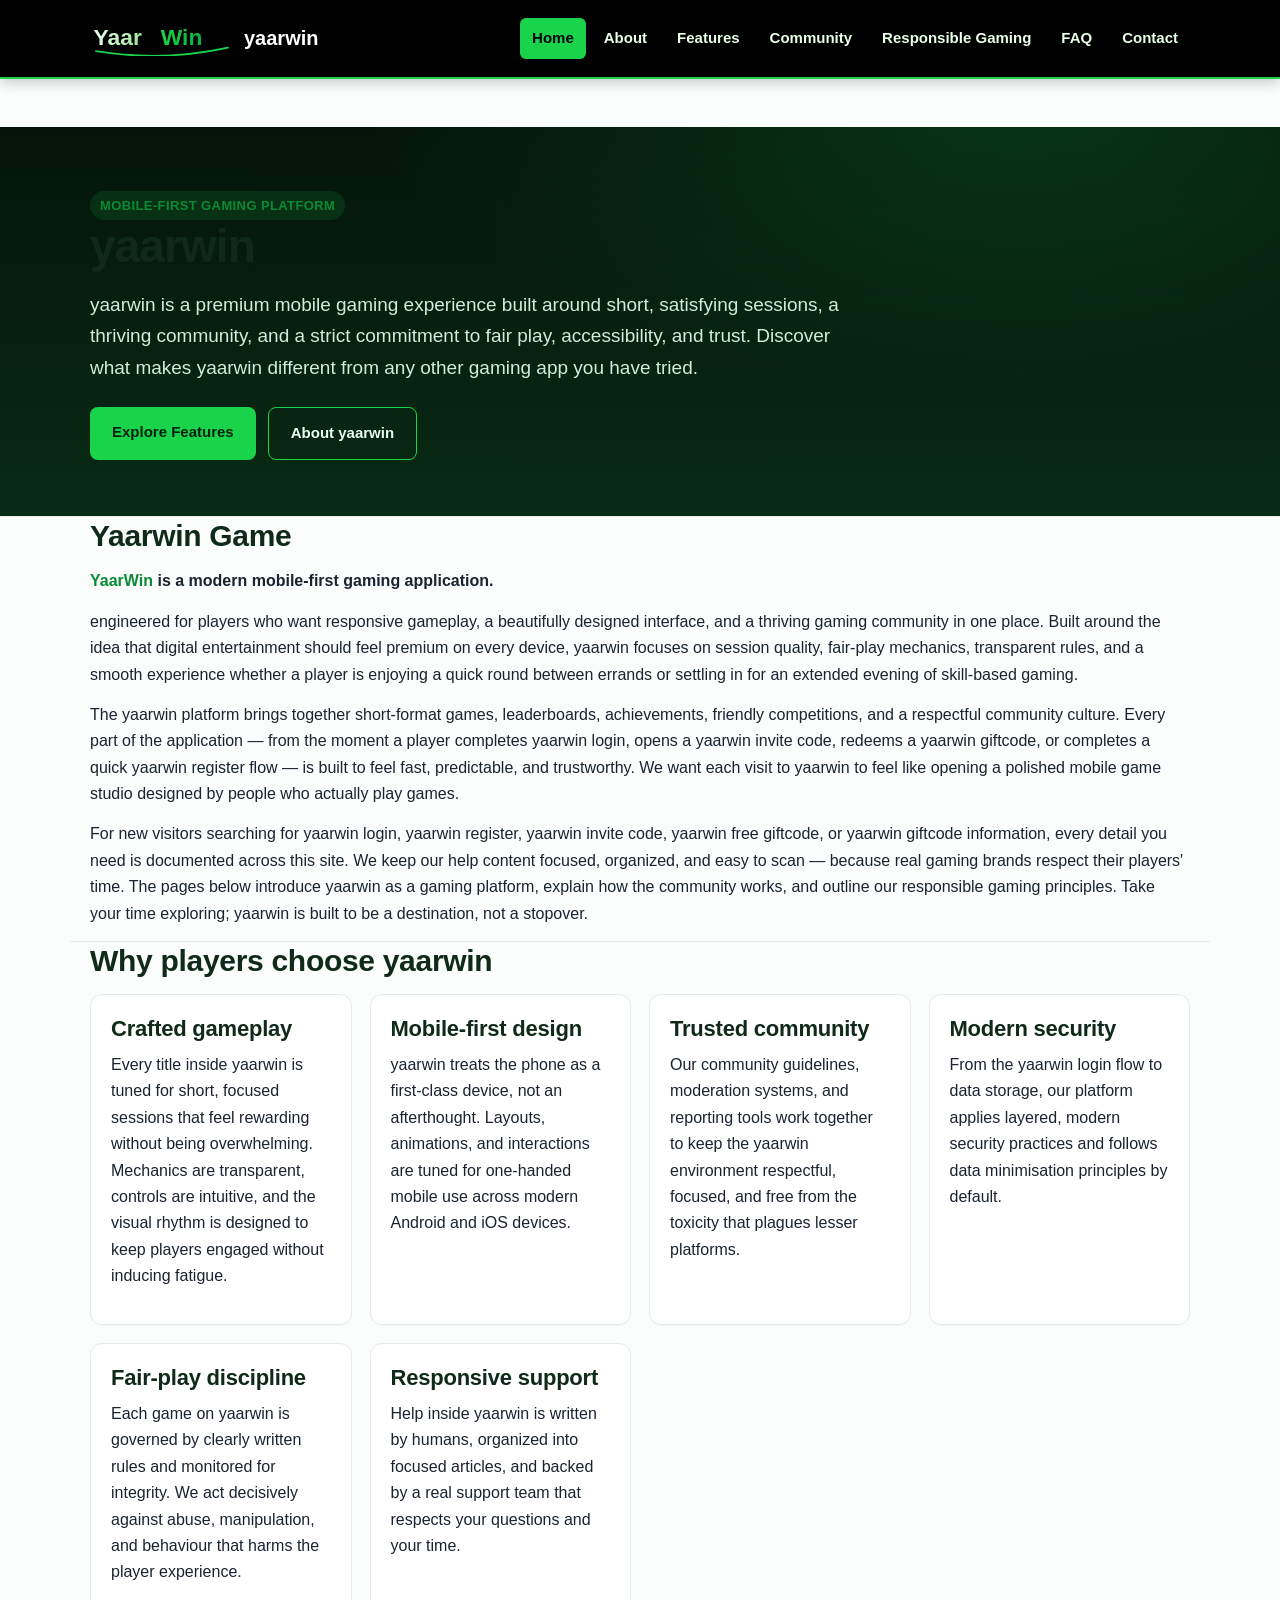
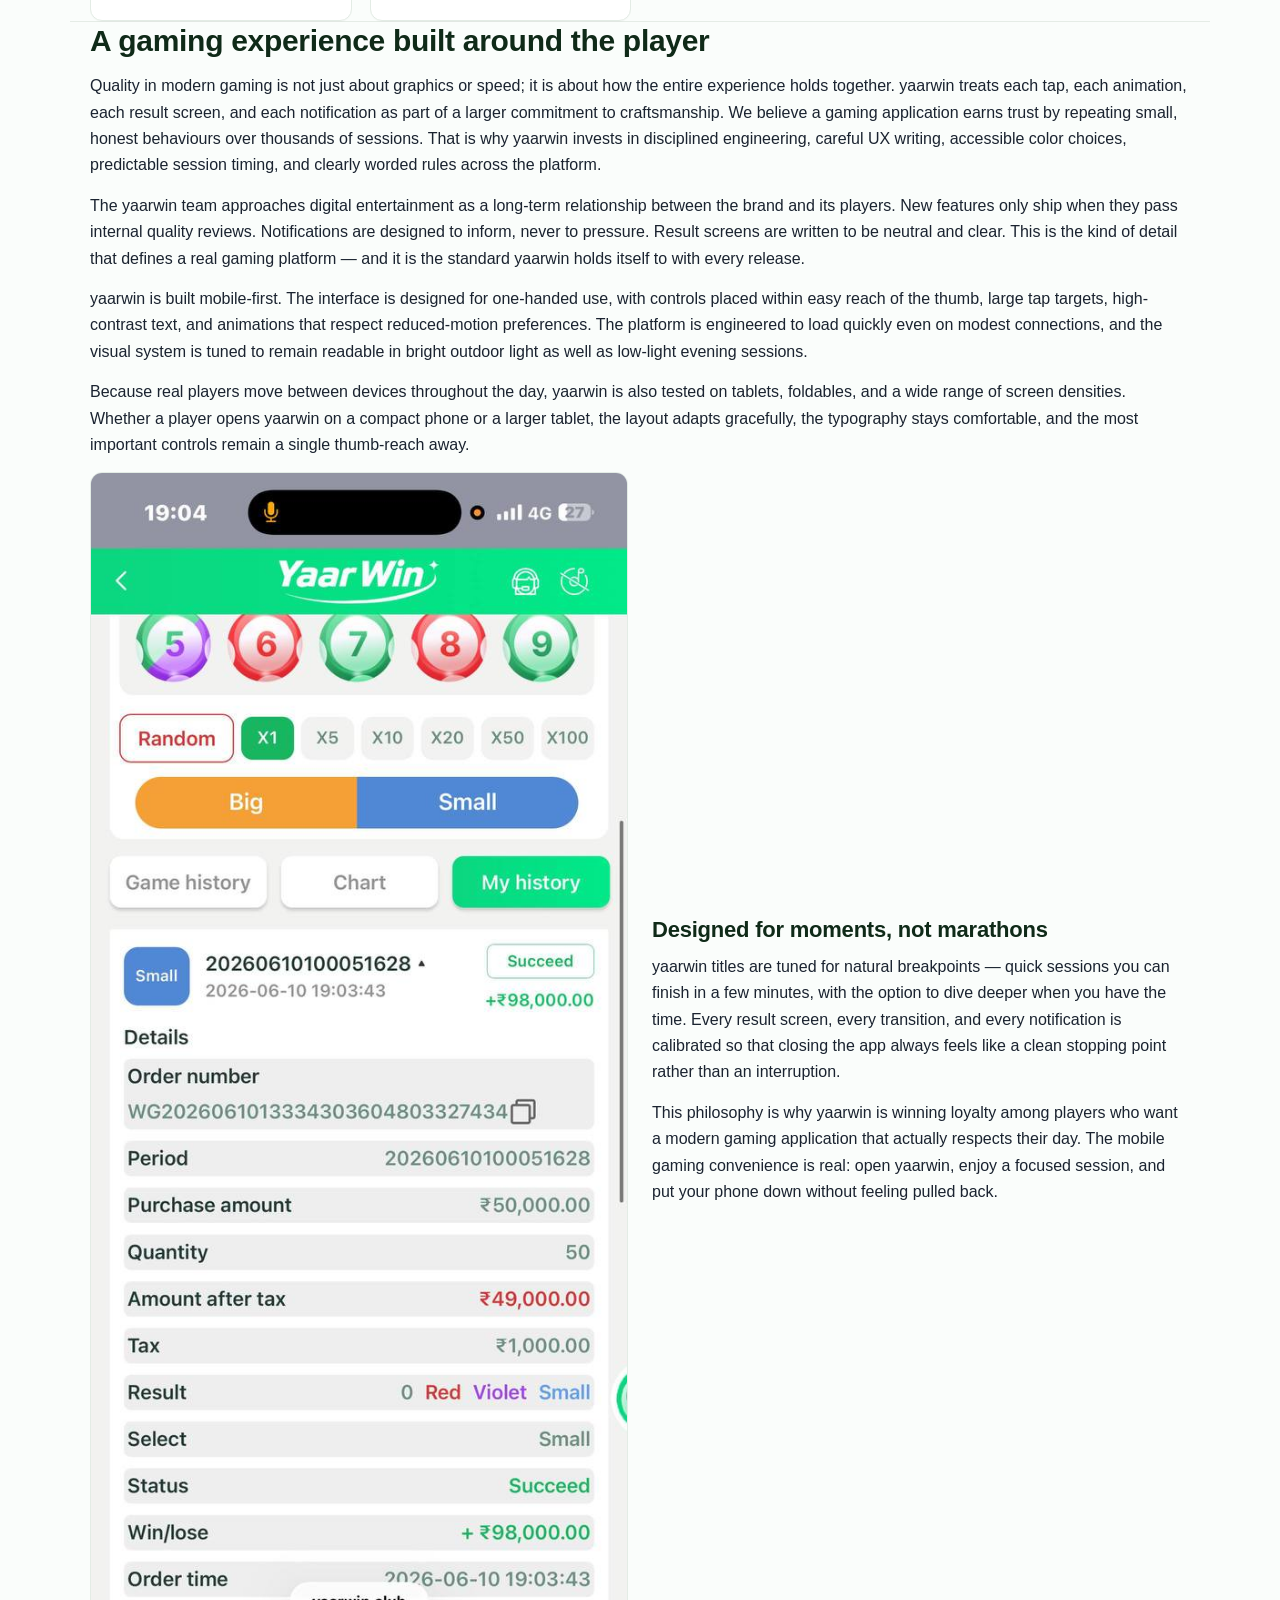
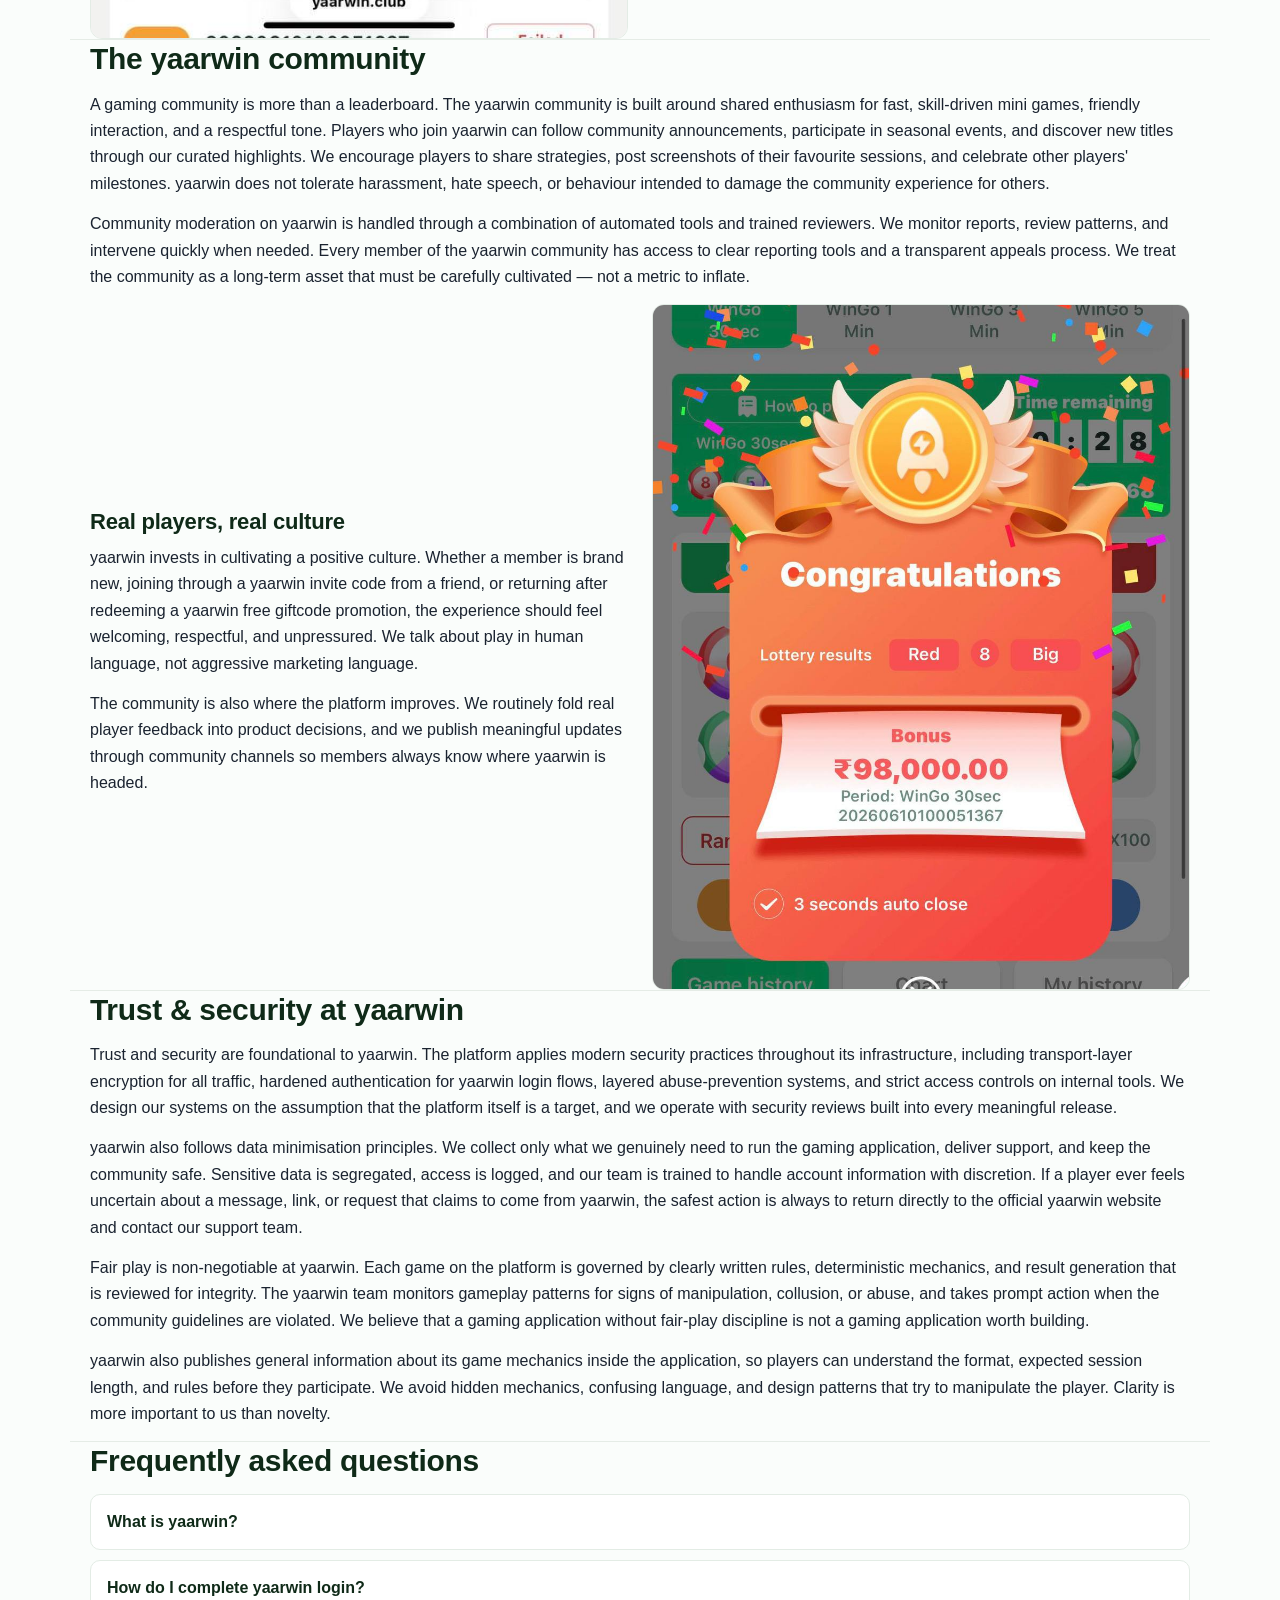
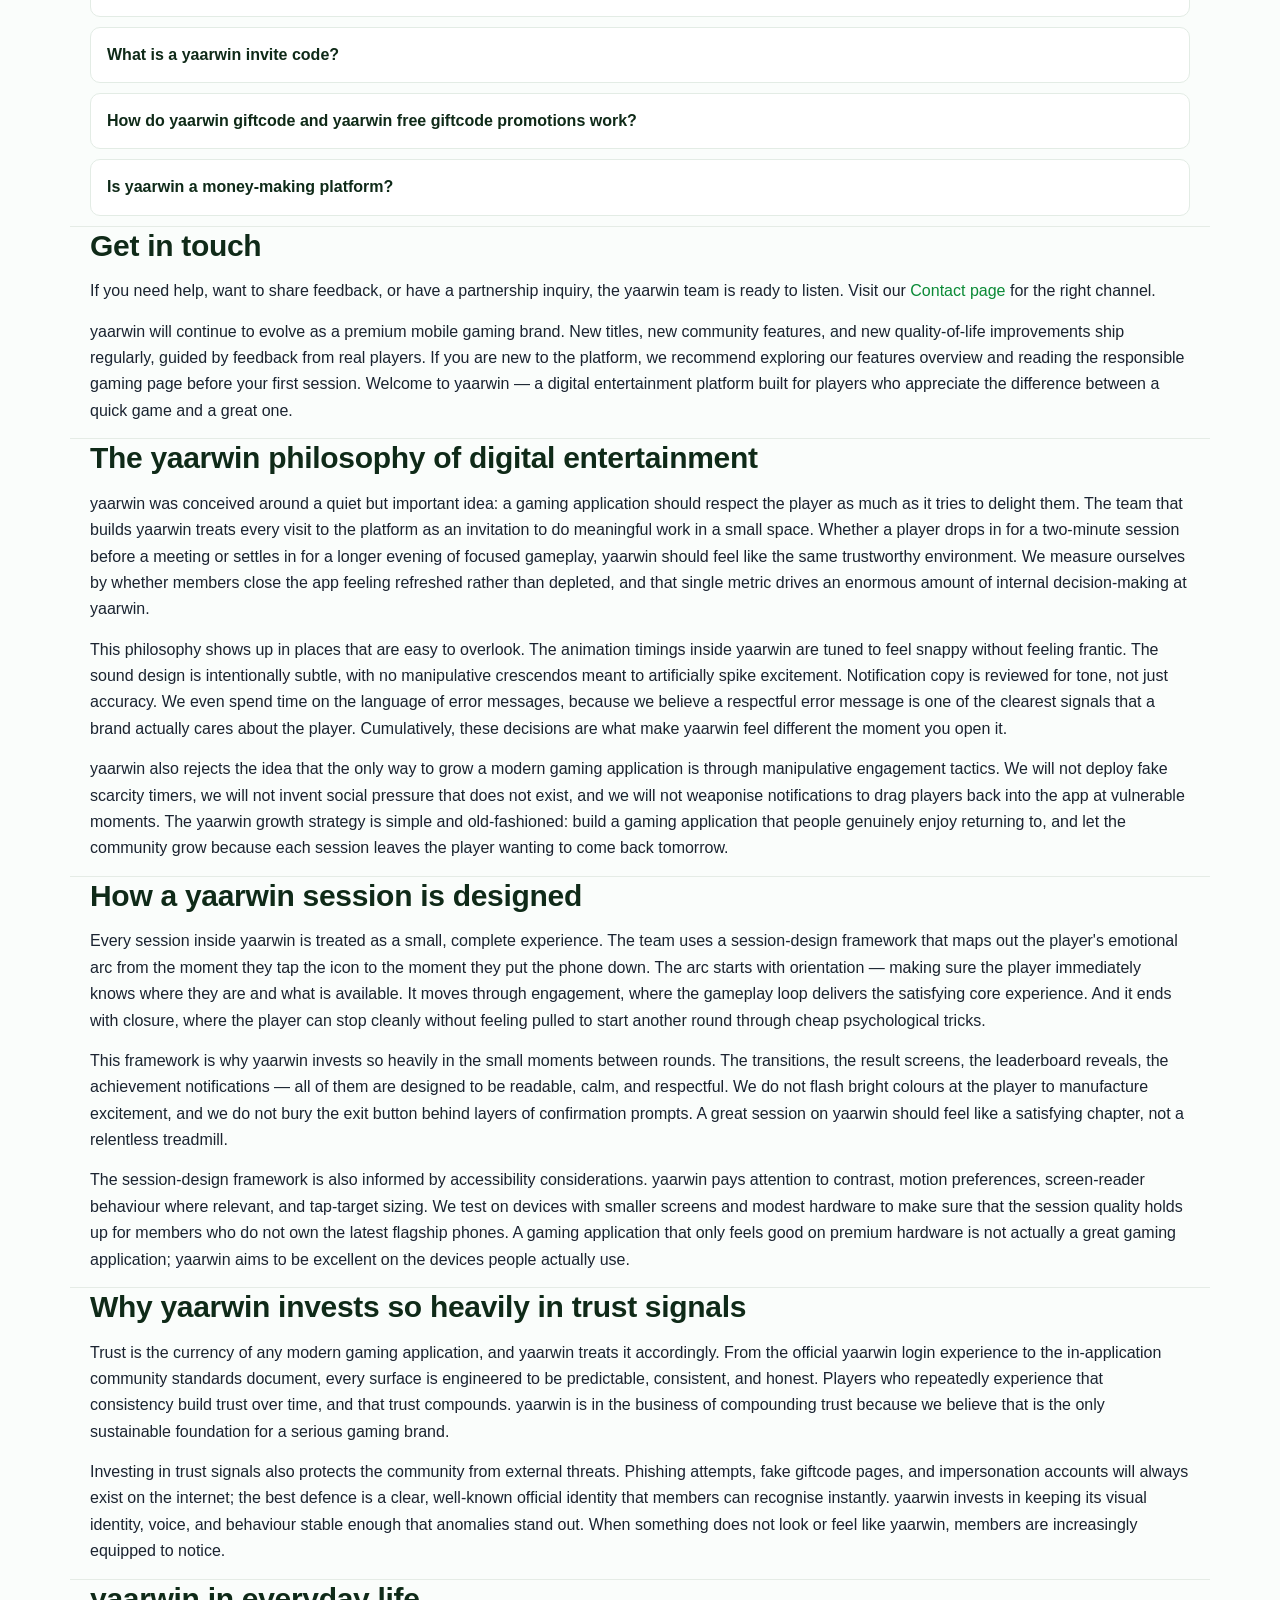
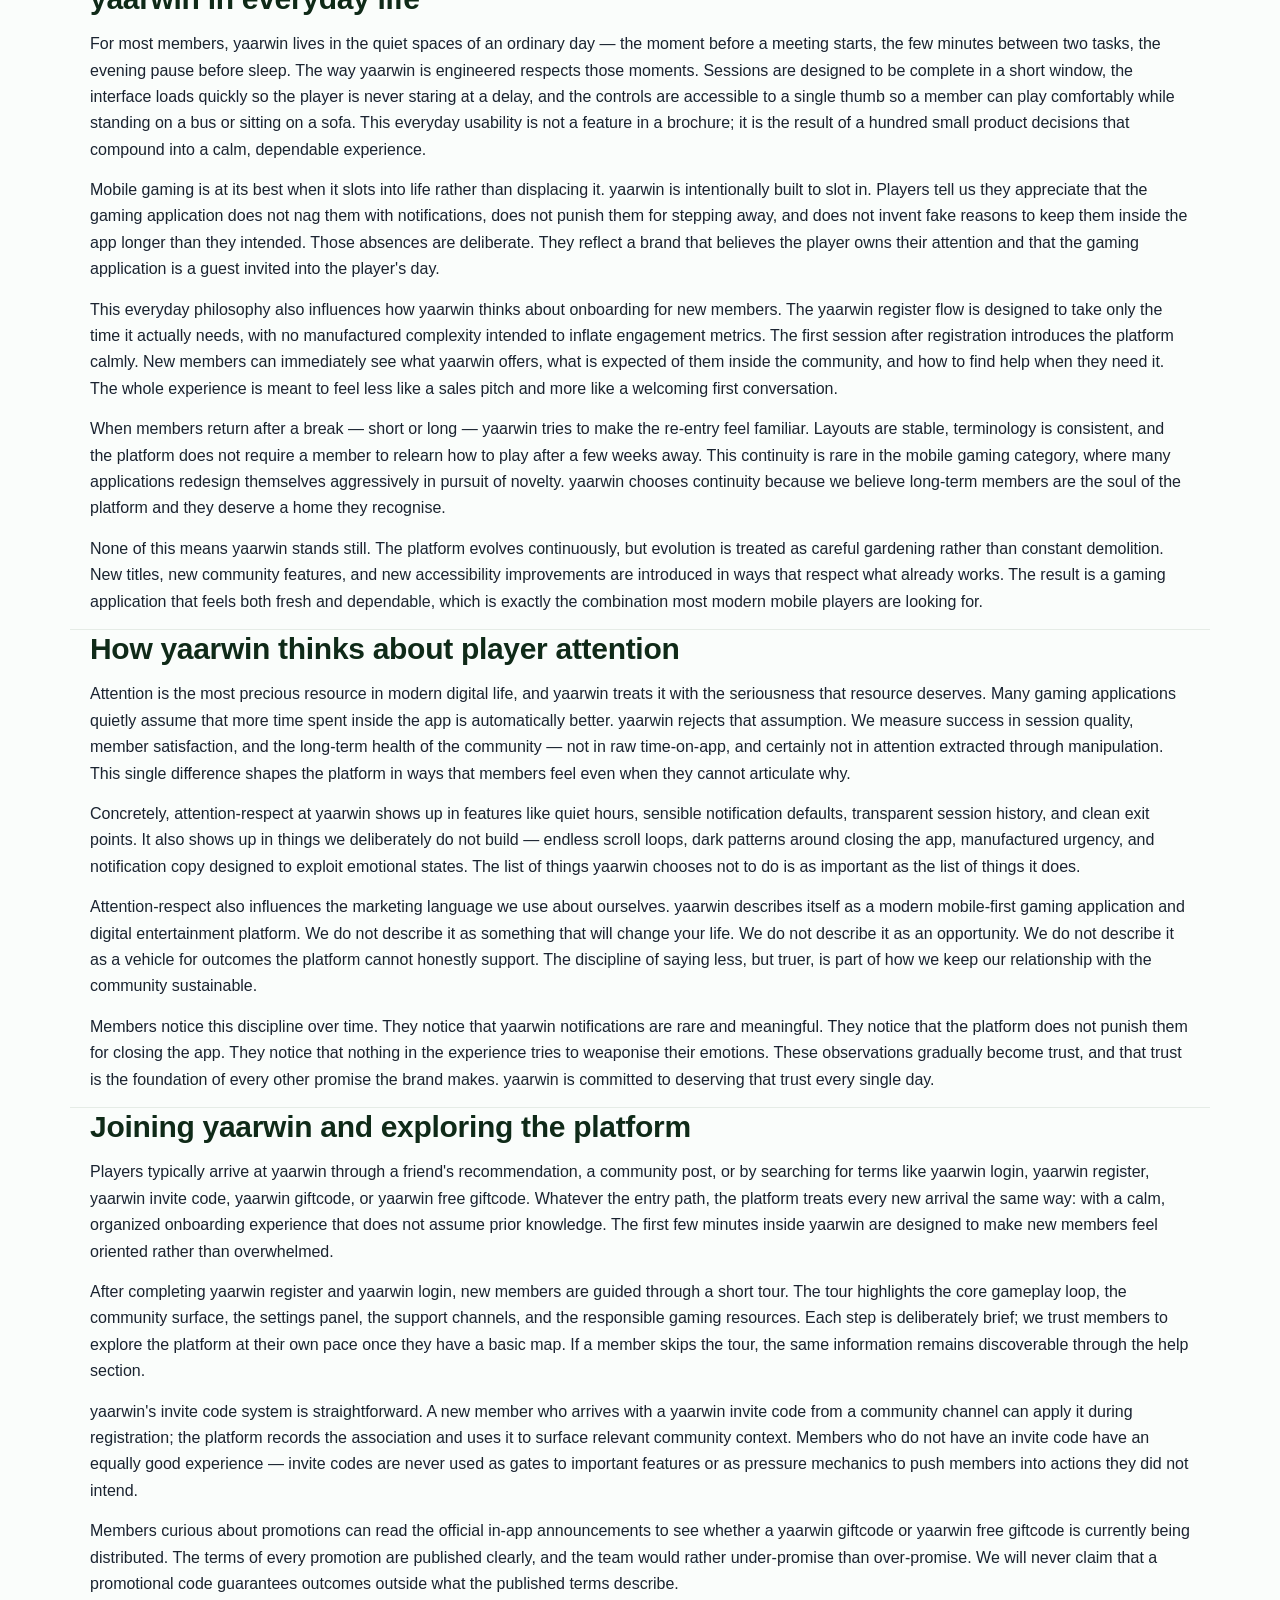
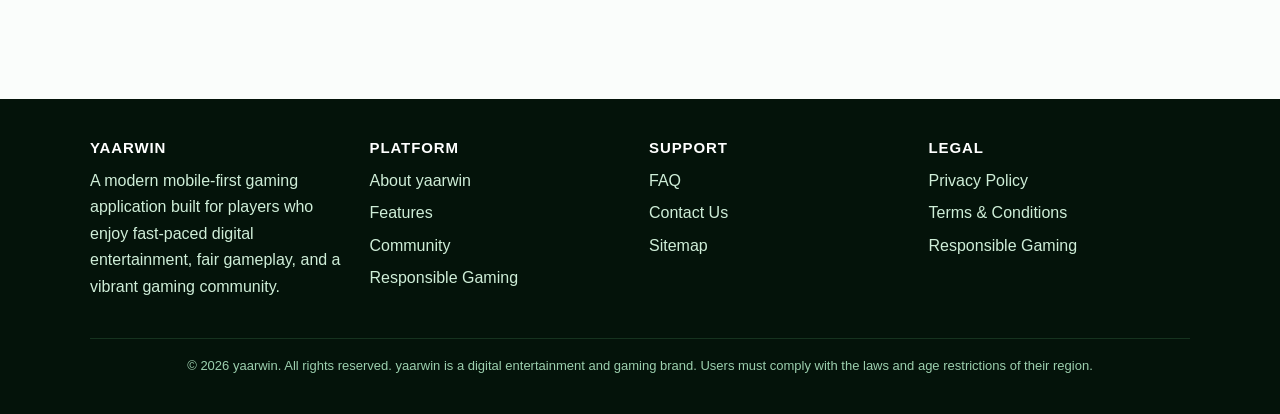
==== commit 4f2e8385: "Update index.html" ====
--- a/index.html
+++ b/index.html
@@ -58,9 +58,7 @@
 
 <section class="container">
 <h2>Yaarwin Game</h2>
-<p><span style="display:inline !important;">
-<a href="https://yaarrwinlogin.com/"><strong>YaarWin</strong></a>
-</span> is a modern mobile-first gaming application.</p>engineered for players who want responsive gameplay, a beautifully designed interface, and a thriving gaming community in one place. Built around the idea that digital entertainment should feel premium on every device, yaarwin focuses on session quality, fair-play mechanics, transparent rules, and a smooth experience whether a player is enjoying a quick round between errands or settling in for an extended evening of skill-based gaming.</p><p>The yaarwin platform brings together short-format games, leaderboards, achievements, friendly competitions, and a respectful community culture. Every part of the application — from the moment a player completes yaarwin login, opens a yaarwin invite code, redeems a yaarwin giftcode, or completes a quick yaarwin register flow — is built to feel fast, predictable, and trustworthy. We want each visit to yaarwin to feel like opening a polished mobile game studio designed by people who actually play games.</p>
+<p><strong><a href="https://yaarrwinlogin.com/">YaarWin</a> is a modern mobile-first gaming application.</strong></p>engineered for players who want responsive gameplay, a beautifully designed interface, and a thriving gaming community in one place. Built around the idea that digital entertainment should feel premium on every device, yaarwin focuses on session quality, fair-play mechanics, transparent rules, and a smooth experience whether a player is enjoying a quick round between errands or settling in for an extended evening of skill-based gaming.</p><p>The yaarwin platform brings together short-format games, leaderboards, achievements, friendly competitions, and a respectful community culture. Every part of the application — from the moment a player completes yaarwin login, opens a yaarwin invite code, redeems a yaarwin giftcode, or completes a quick yaarwin register flow — is built to feel fast, predictable, and trustworthy. We want each visit to yaarwin to feel like opening a polished mobile game studio designed by people who actually play games.</p>
 <p>For new visitors searching for yaarwin login, yaarwin register, yaarwin invite code, yaarwin free giftcode, or yaarwin giftcode information, every detail you need is documented across this site. We keep our help content focused, organized, and easy to scan — because real gaming brands respect their players' time. The pages below introduce yaarwin as a gaming platform, explain how the community works, and outline our responsible gaming principles. Take your time exploring; yaarwin is built to be a destination, not a stopover.</p>
 </section>
 
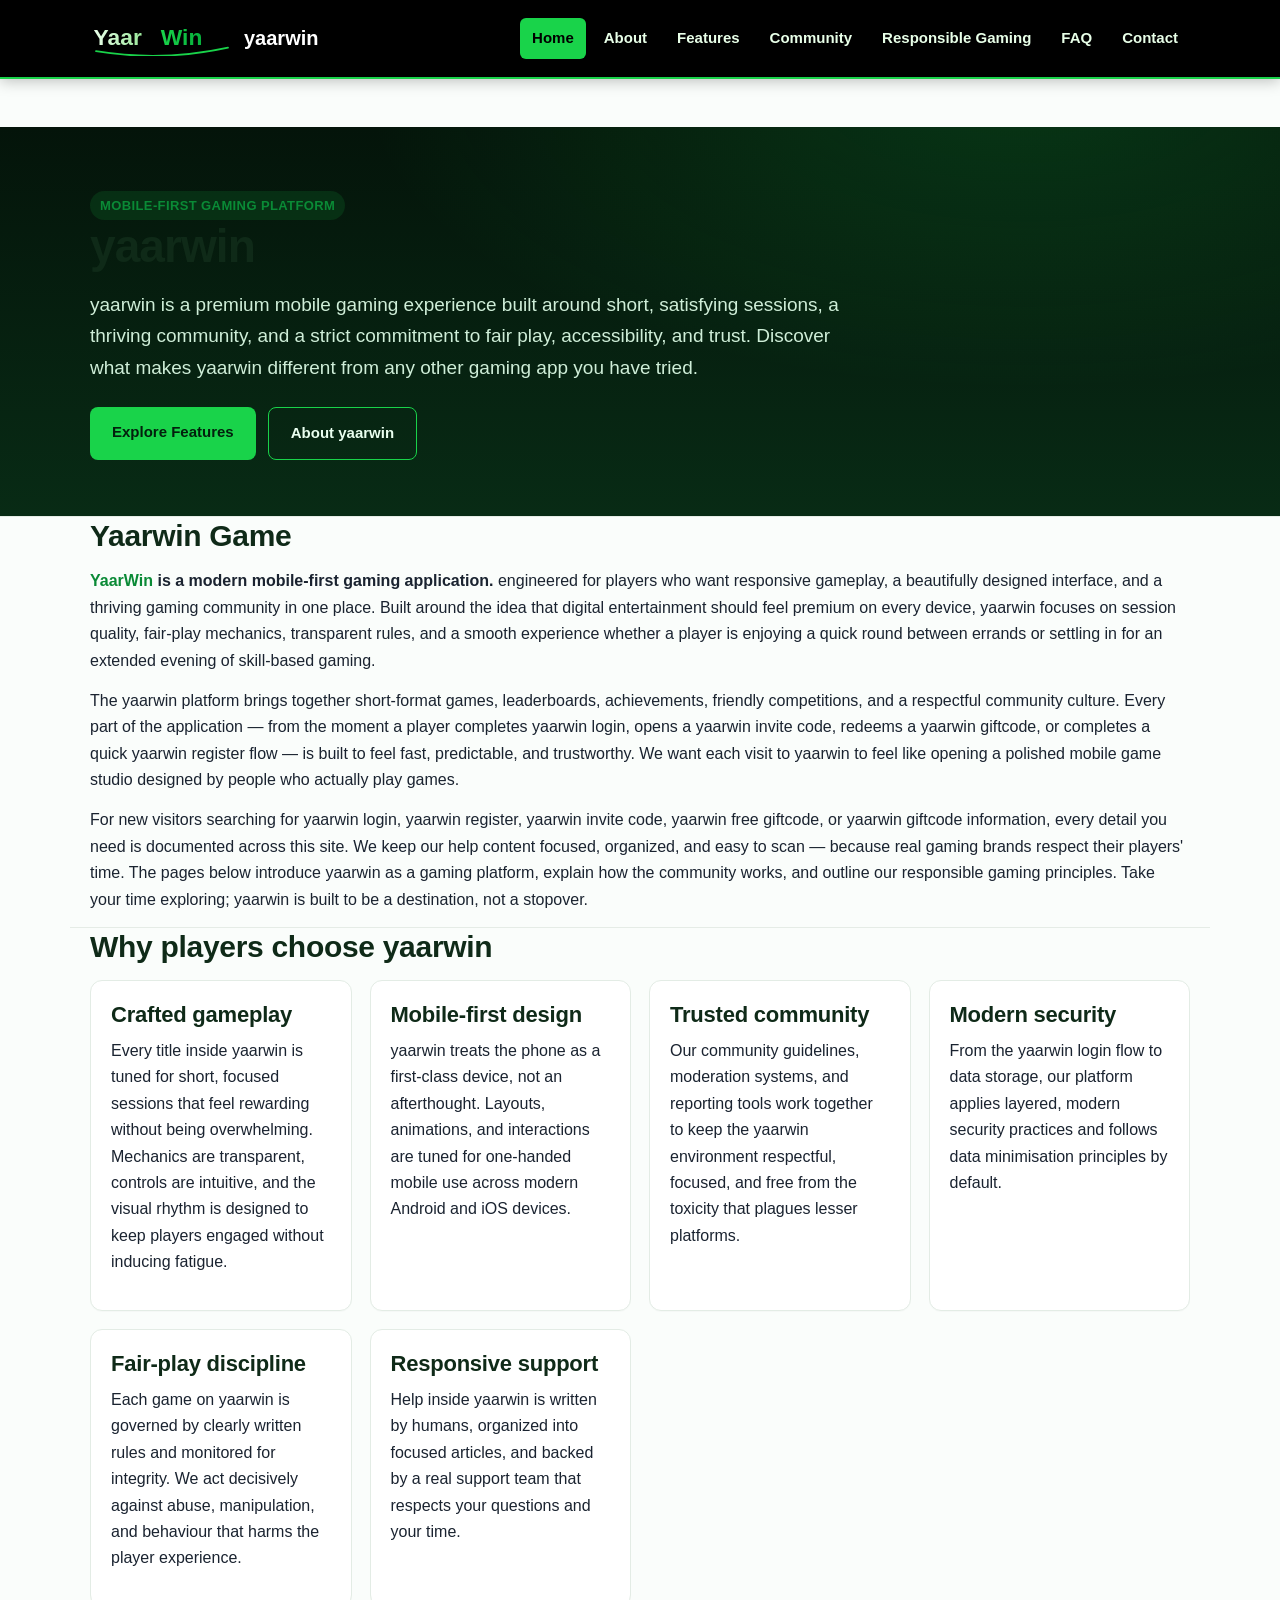
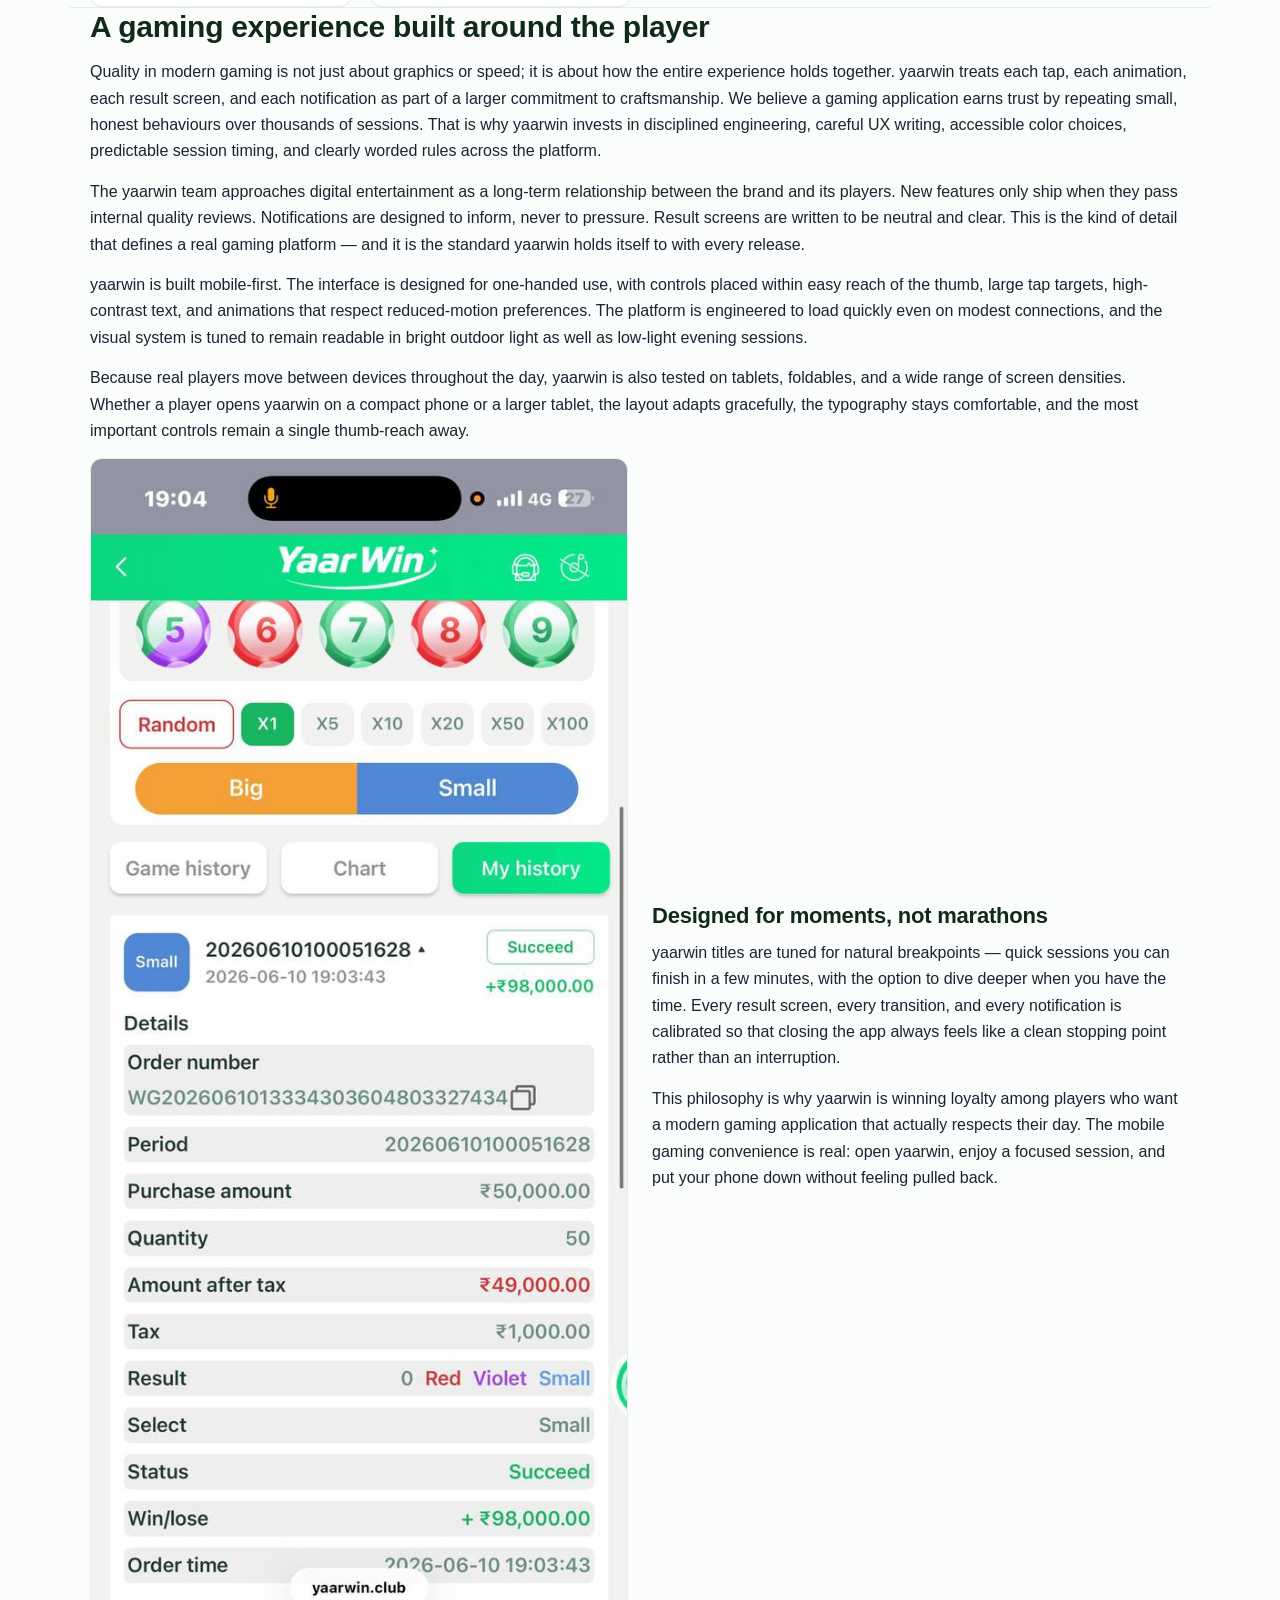
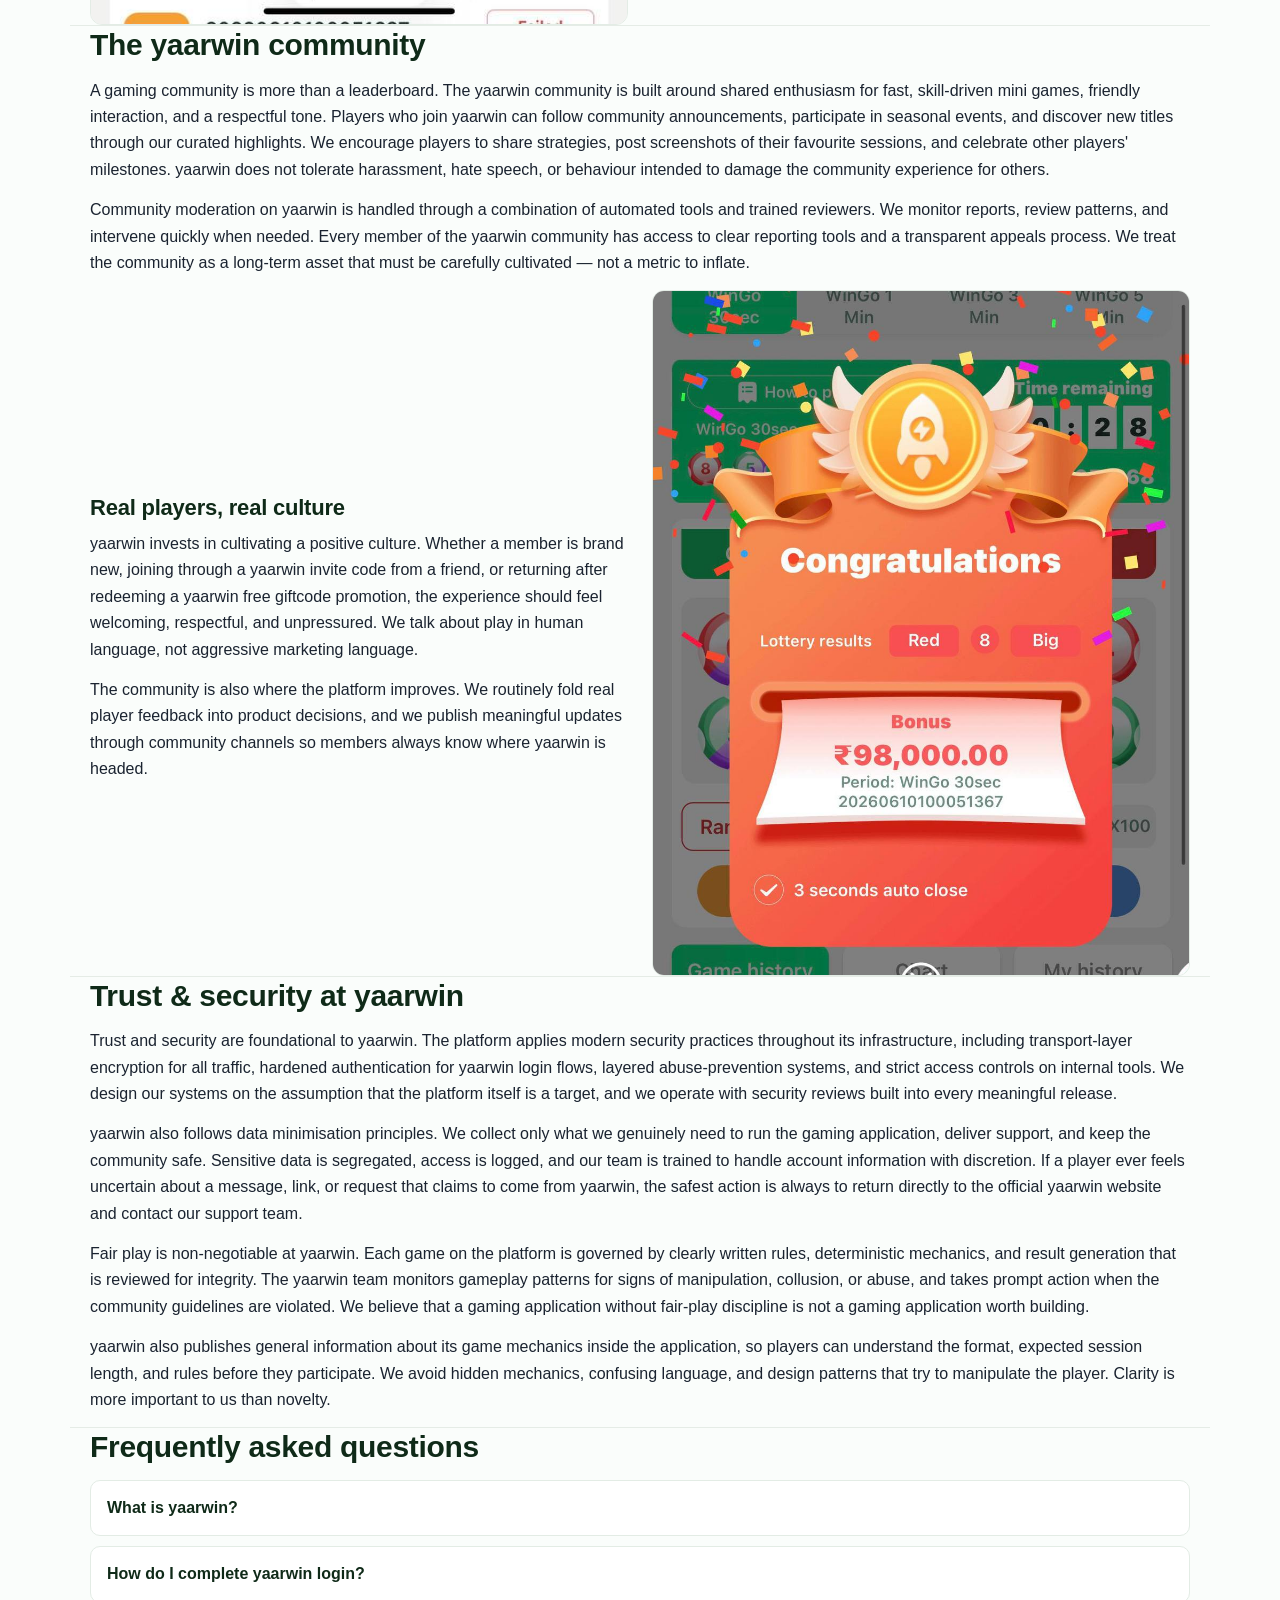
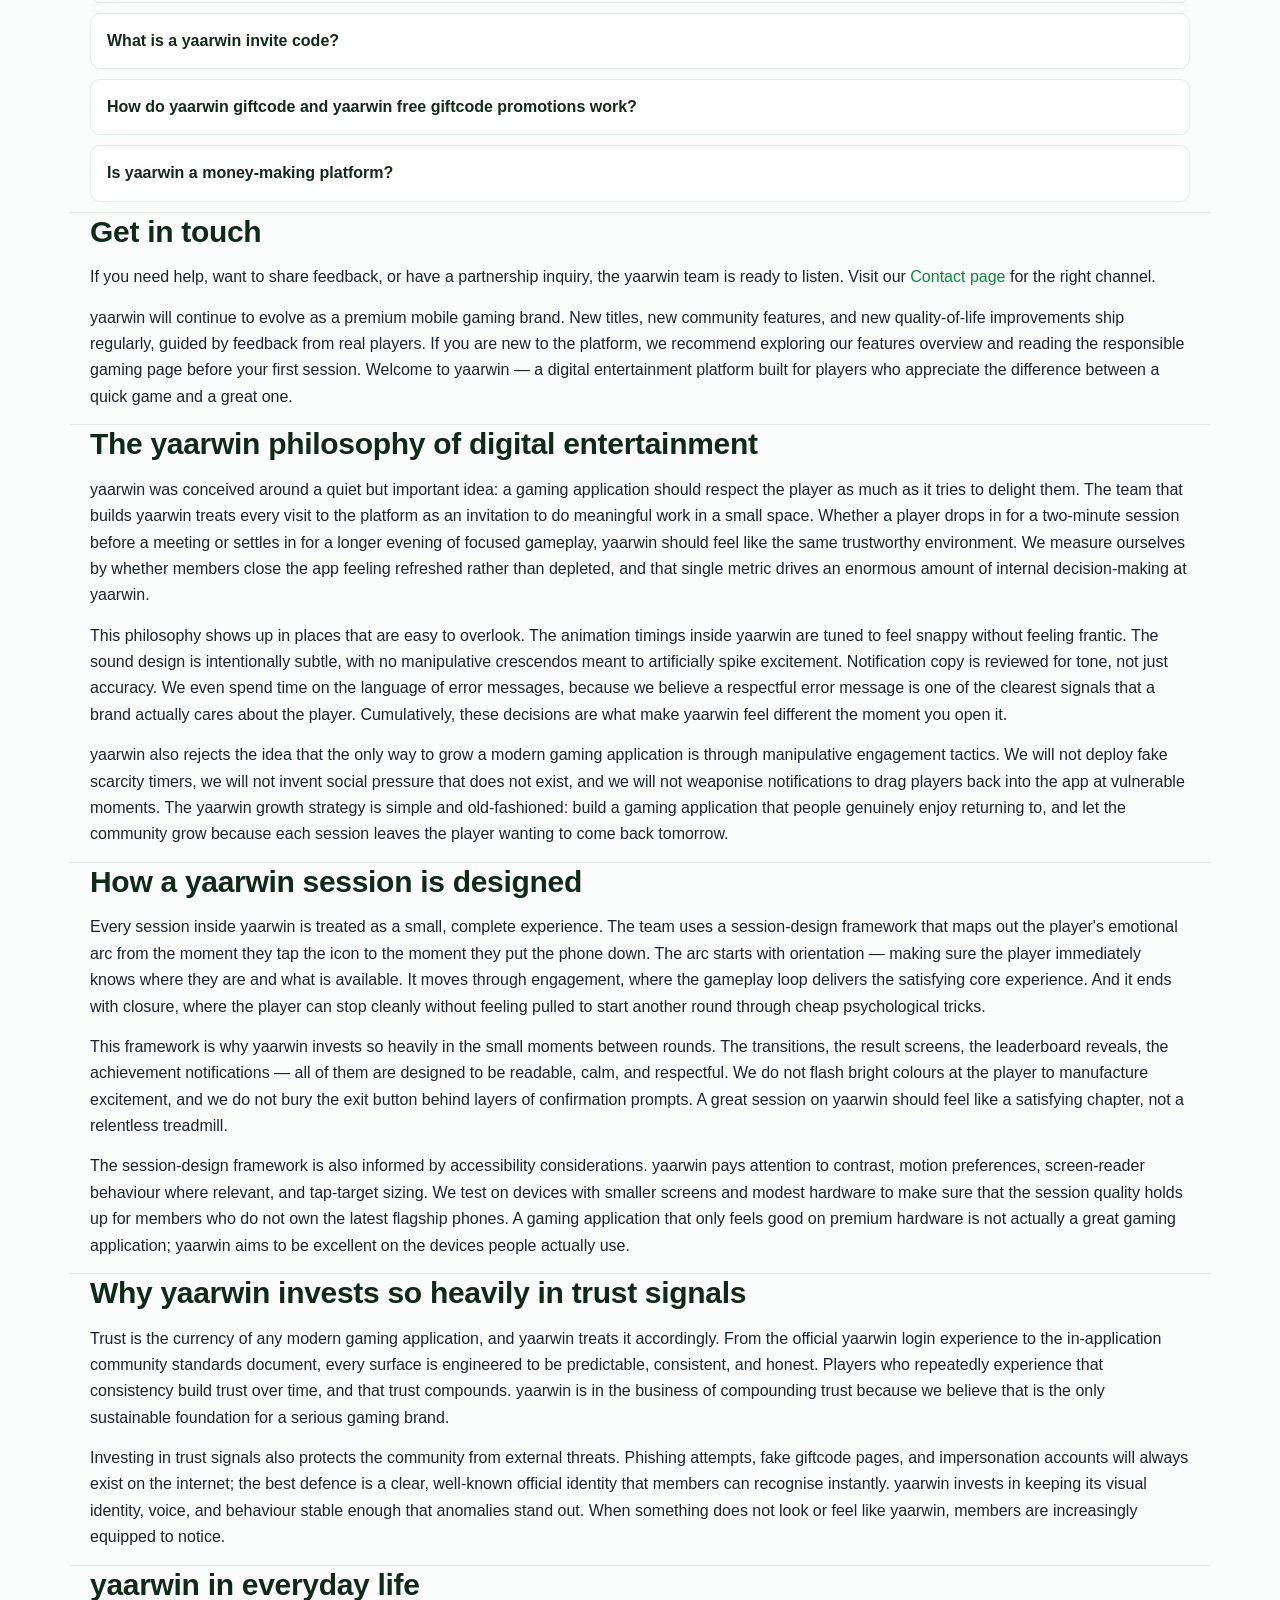
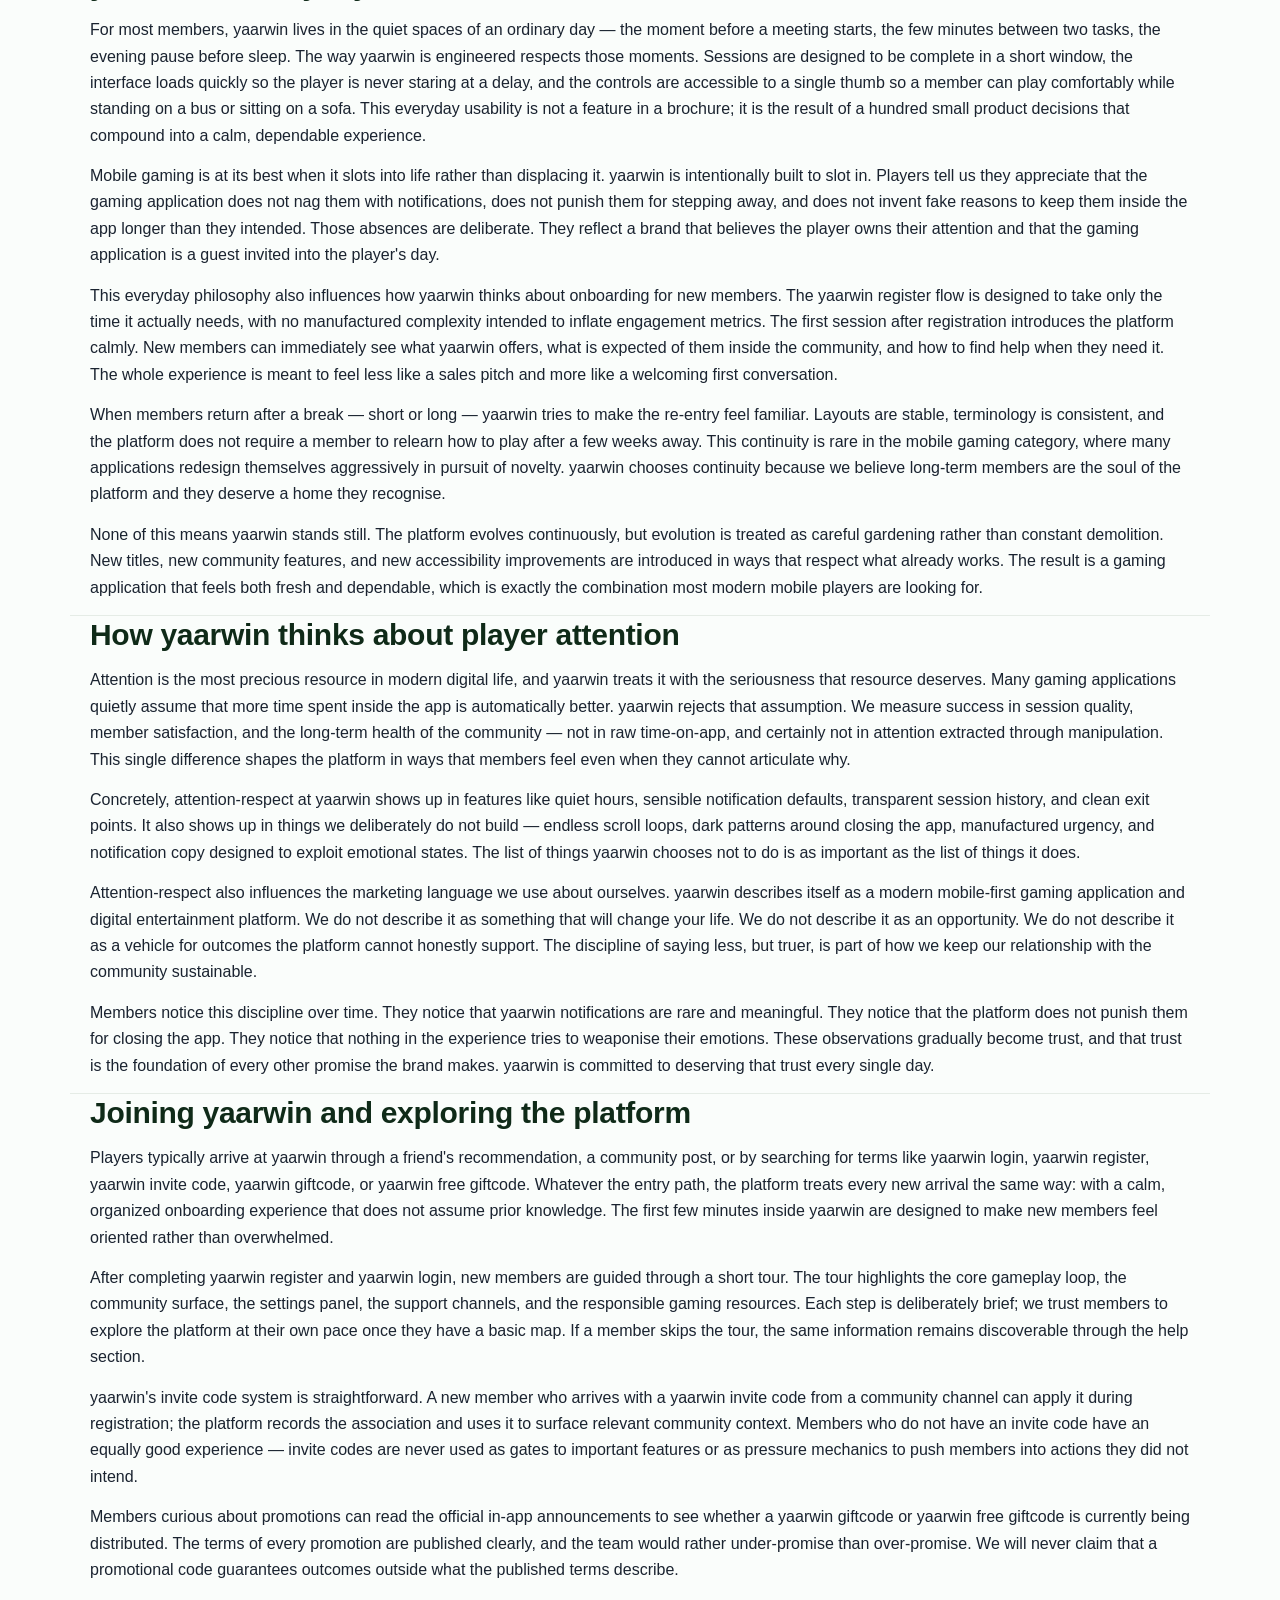
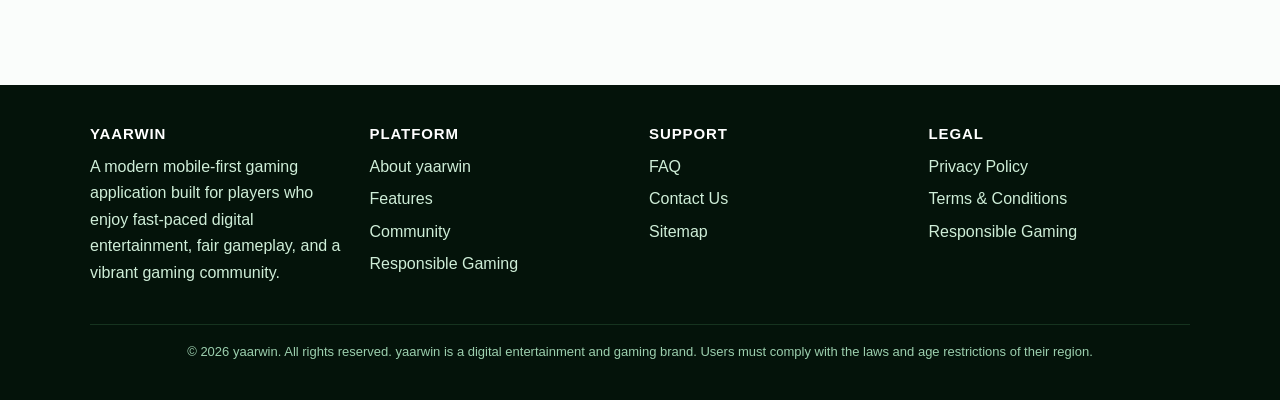
==== commit 979b44fd: "Update index.html" ====
--- a/index.html
+++ b/index.html
@@ -58,7 +58,7 @@
 
 <section class="container">
 <h2>Yaarwin Game</h2>
-<p><strong><a href="https://yaarrwinlogin.com/">YaarWin</a> is a modern mobile-first gaming application.</strong></p>engineered for players who want responsive gameplay, a beautifully designed interface, and a thriving gaming community in one place. Built around the idea that digital entertainment should feel premium on every device, yaarwin focuses on session quality, fair-play mechanics, transparent rules, and a smooth experience whether a player is enjoying a quick round between errands or settling in for an extended evening of skill-based gaming.</p><p>The yaarwin platform brings together short-format games, leaderboards, achievements, friendly competitions, and a respectful community culture. Every part of the application — from the moment a player completes yaarwin login, opens a yaarwin invite code, redeems a yaarwin giftcode, or completes a quick yaarwin register flow — is built to feel fast, predictable, and trustworthy. We want each visit to yaarwin to feel like opening a polished mobile game studio designed by people who actually play games.</p>
+<p><strong><a href="https://yaarrwinlogin.com/">YaarWin</a> is a modern mobile-first gaming application.</strong> engineered for players who want responsive gameplay, a beautifully designed interface, and a thriving gaming community in one place. Built around the idea that digital entertainment should feel premium on every device, yaarwin focuses on session quality, fair-play mechanics, transparent rules, and a smooth experience whether a player is enjoying a quick round between errands or settling in for an extended evening of skill-based gaming.</p><p>The yaarwin platform brings together short-format games, leaderboards, achievements, friendly competitions, and a respectful community culture. Every part of the application — from the moment a player completes yaarwin login, opens a yaarwin invite code, redeems a yaarwin giftcode, or completes a quick yaarwin register flow — is built to feel fast, predictable, and trustworthy. We want each visit to yaarwin to feel like opening a polished mobile game studio designed by people who actually play games.</p>
 <p>For new visitors searching for yaarwin login, yaarwin register, yaarwin invite code, yaarwin free giftcode, or yaarwin giftcode information, every detail you need is documented across this site. We keep our help content focused, organized, and easy to scan — because real gaming brands respect their players' time. The pages below introduce yaarwin as a gaming platform, explain how the community works, and outline our responsible gaming principles. Take your time exploring; yaarwin is built to be a destination, not a stopover.</p>
 </section>
 
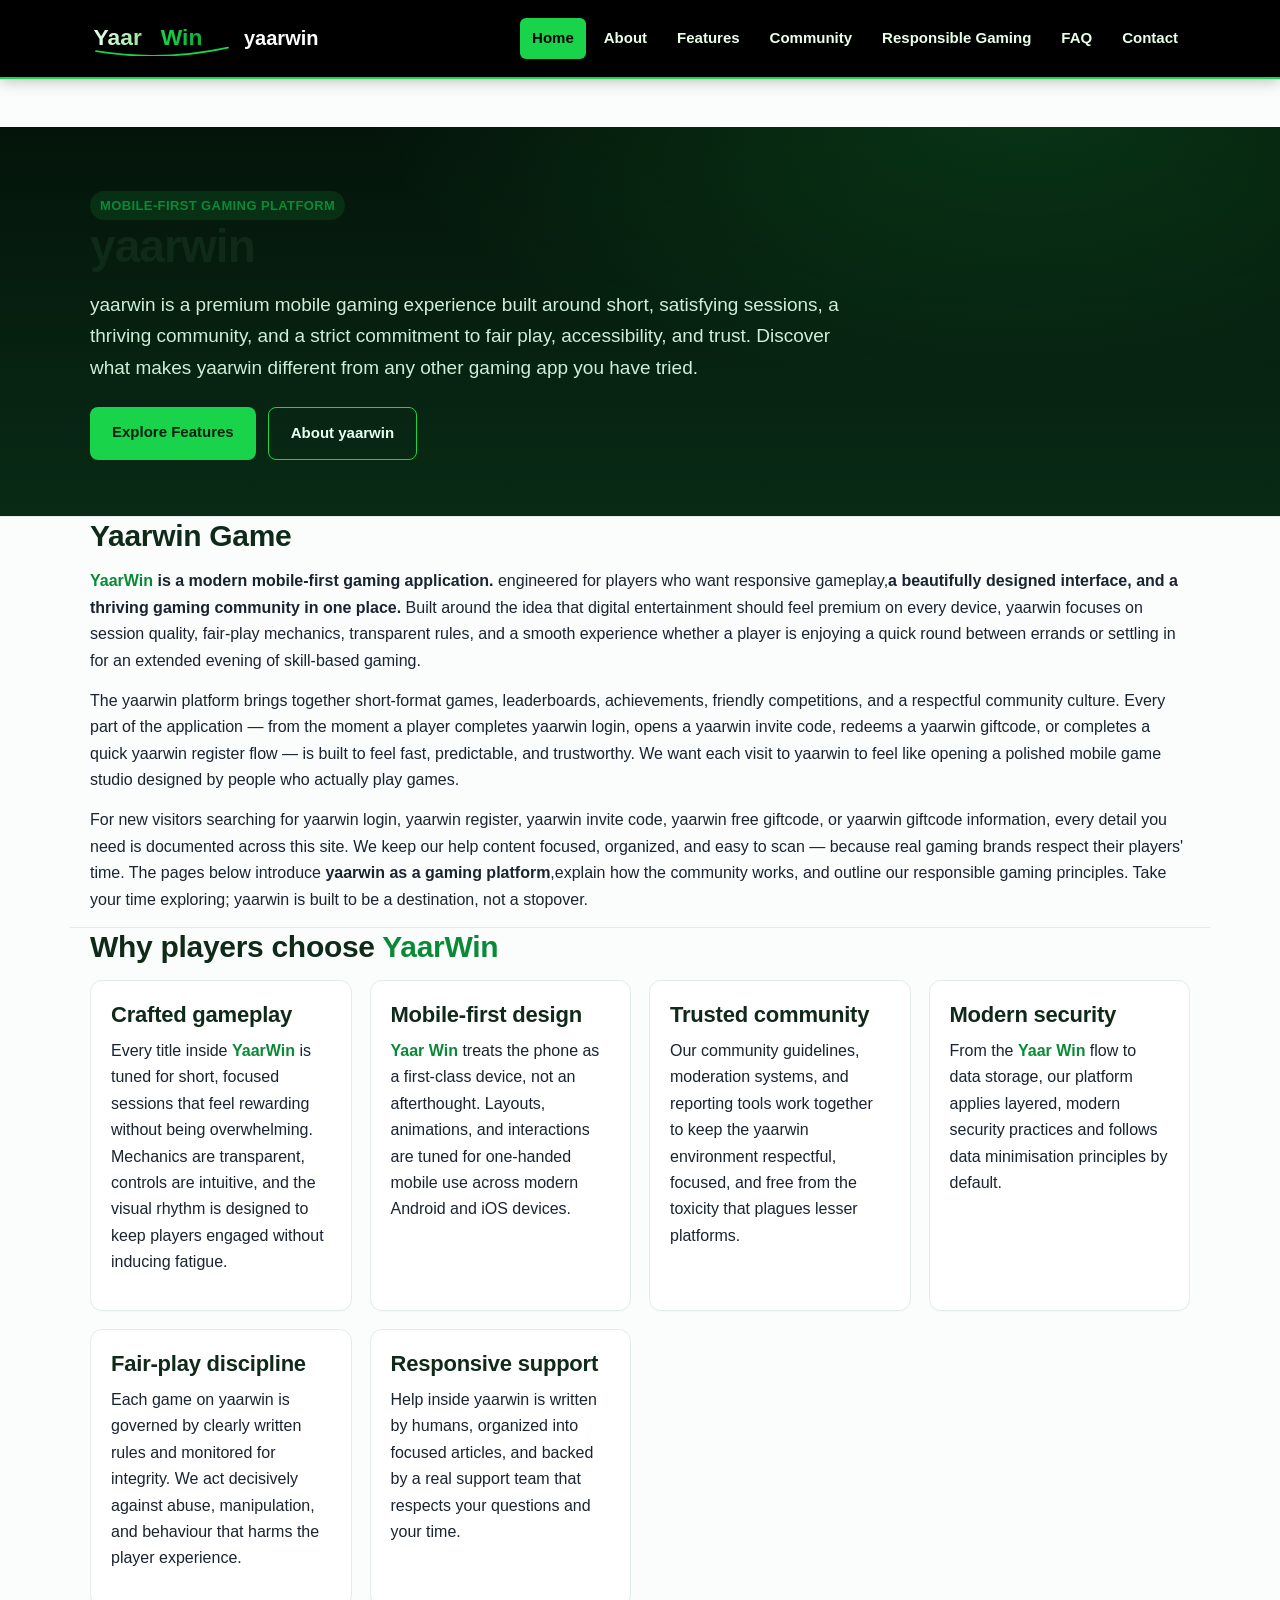
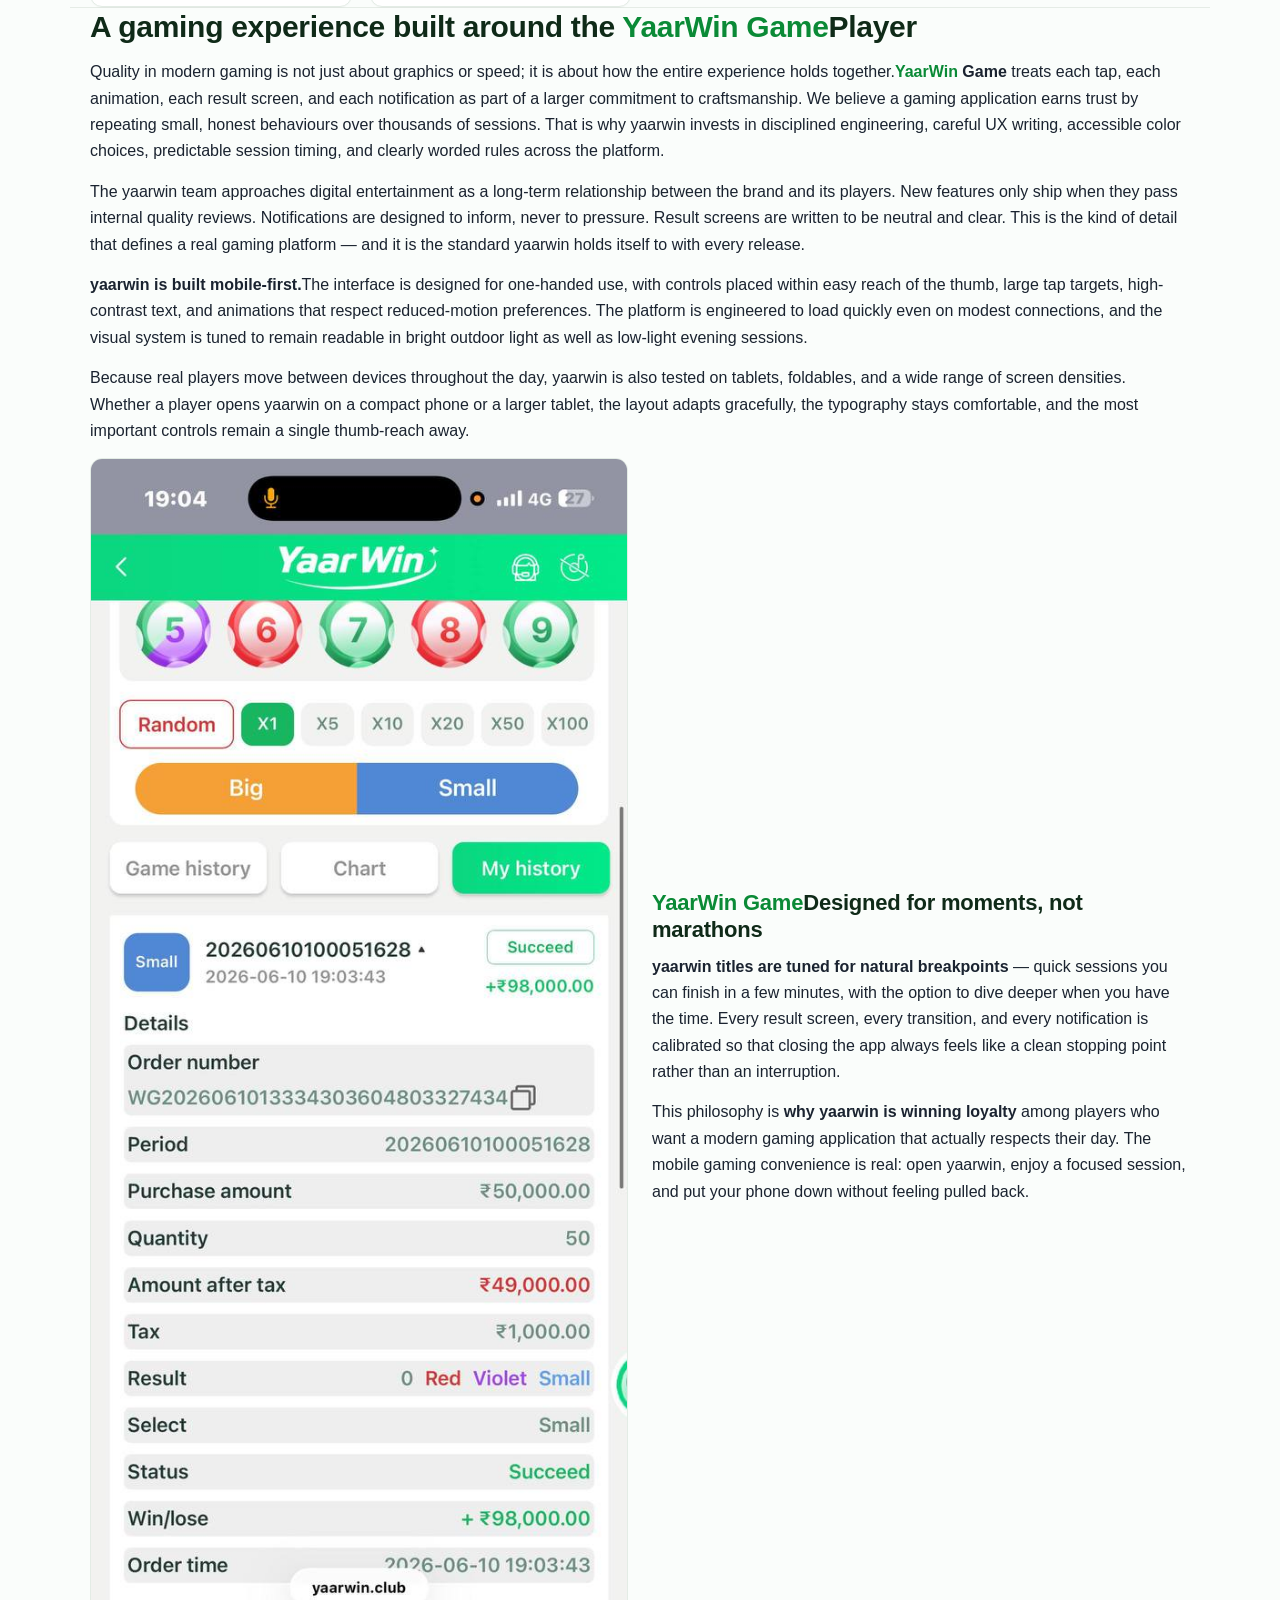
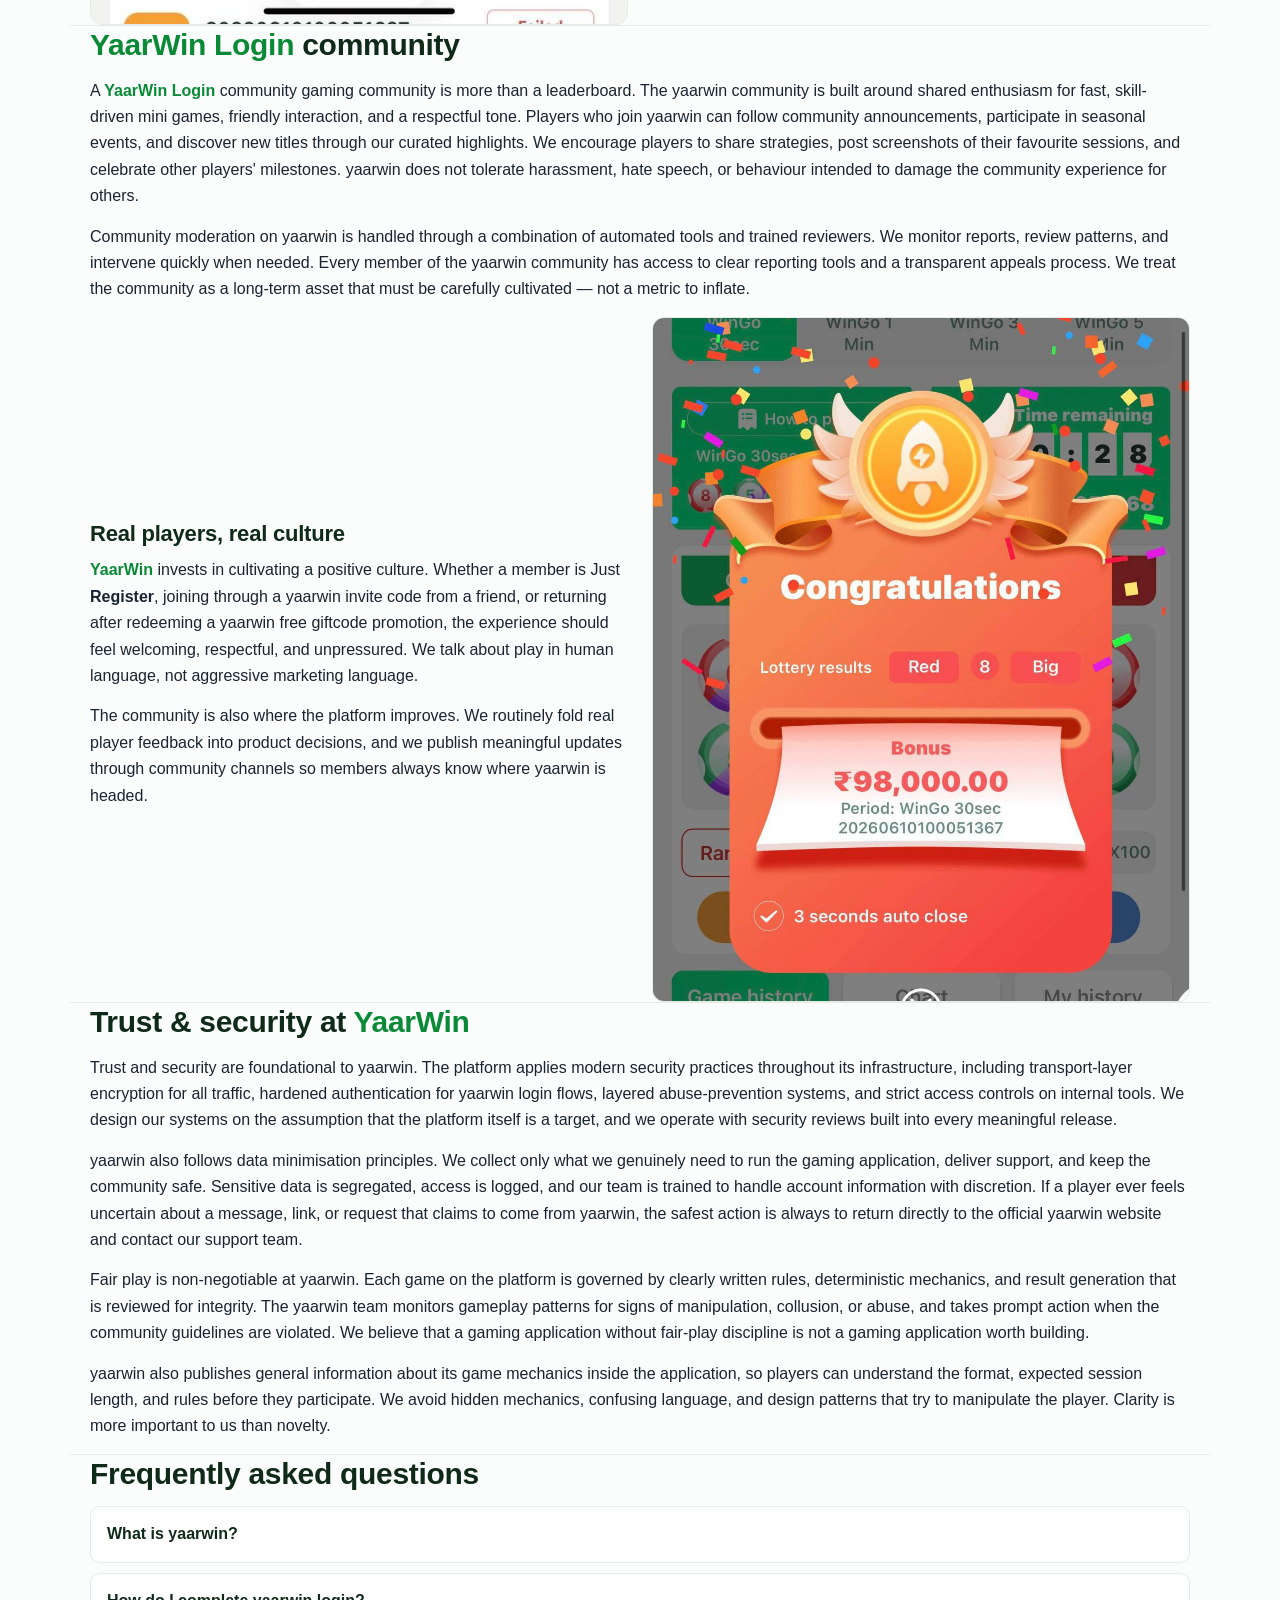
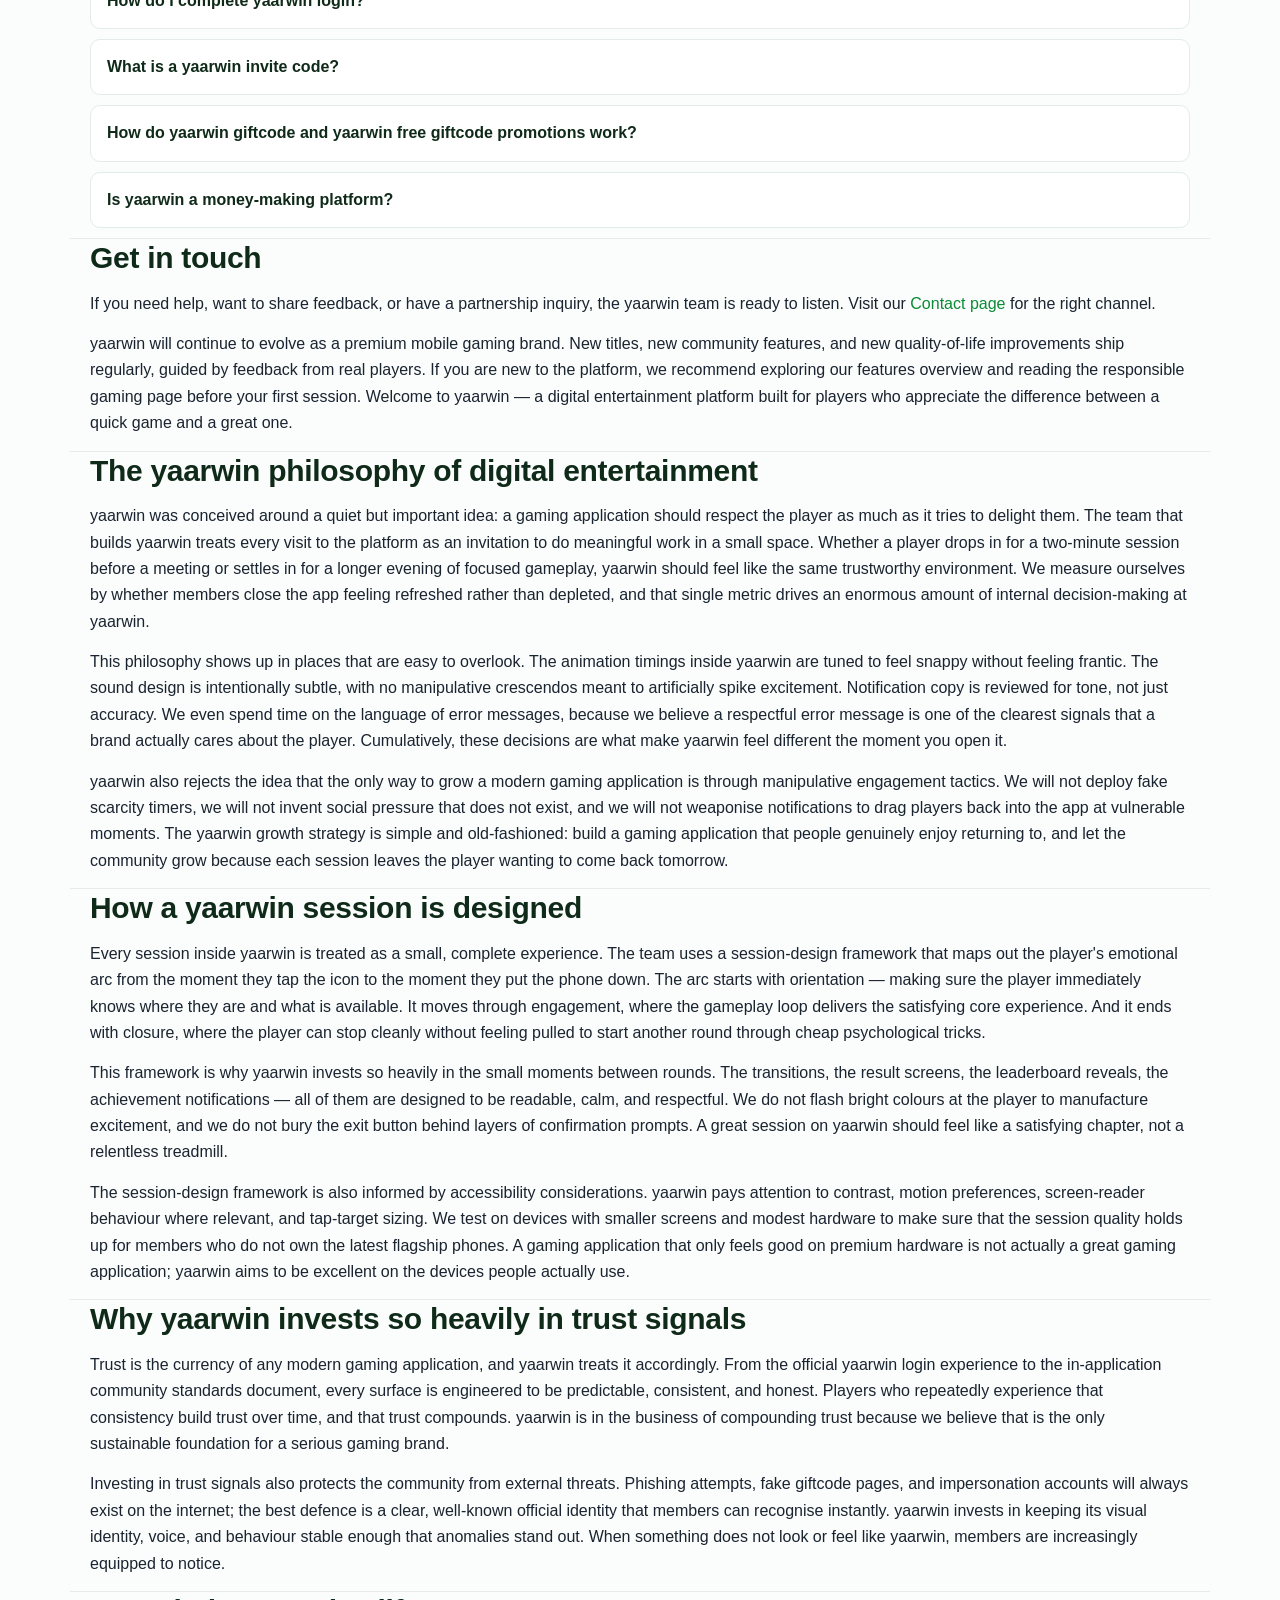
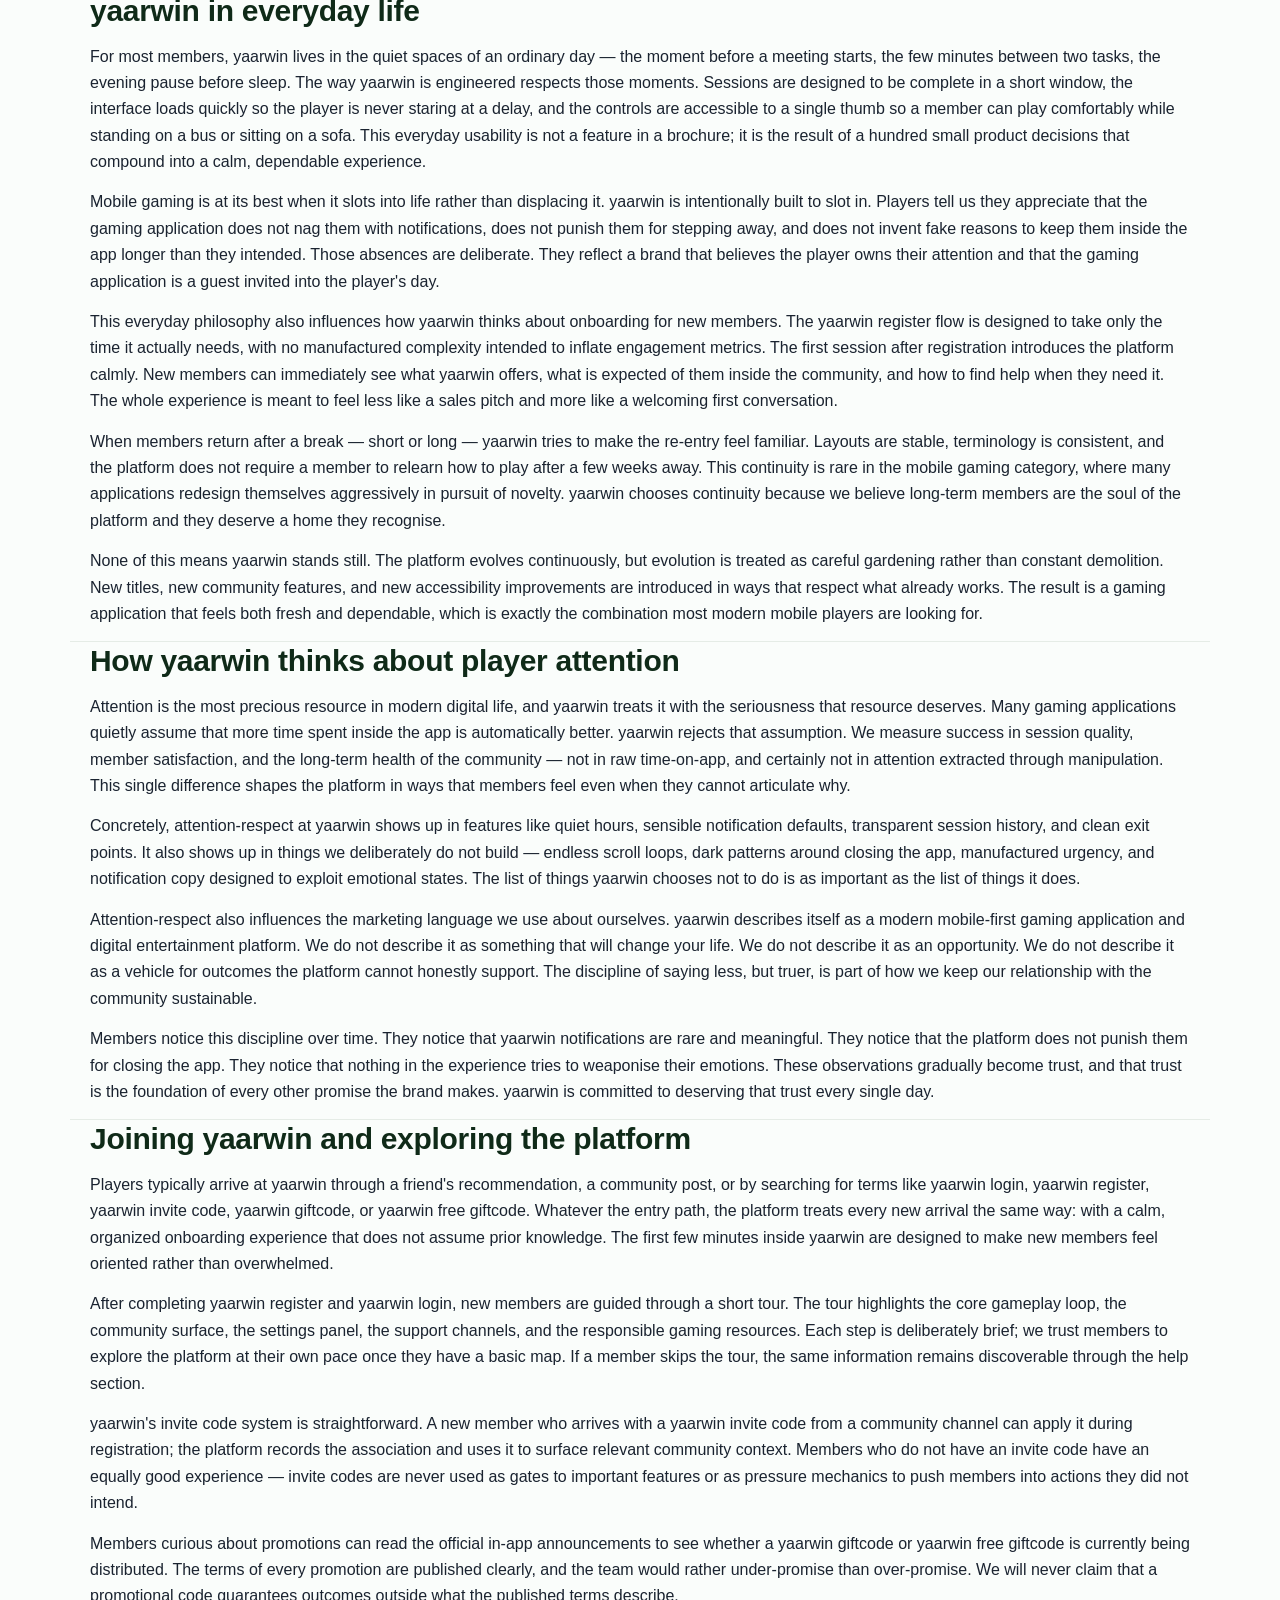
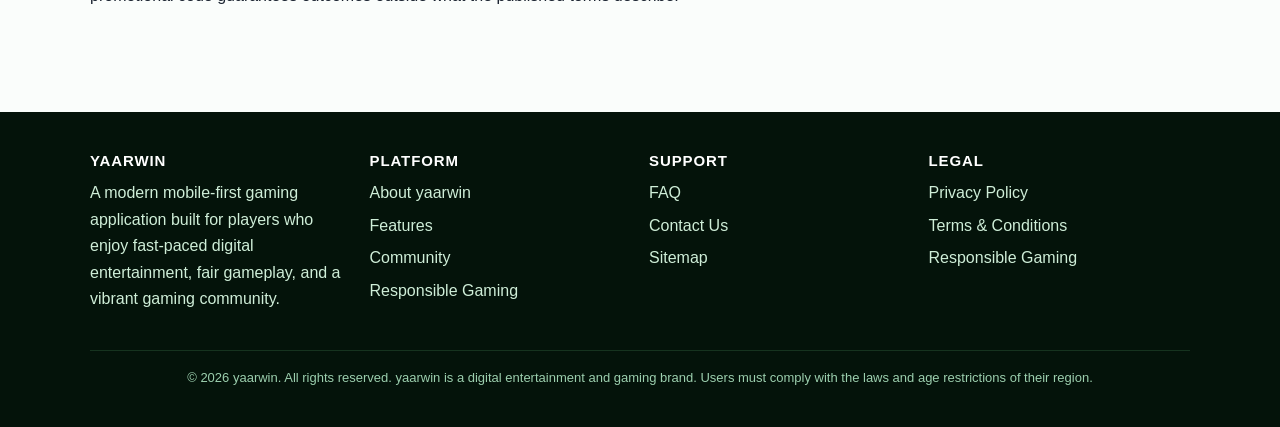
==== commit 9cfb5924: "Update index.html" ====
--- a/index.html
+++ b/index.html
@@ -58,43 +58,43 @@
 
 <section class="container">
 <h2>Yaarwin Game</h2>
-<p><strong><a href="https://yaarrwinlogin.com/">YaarWin</a> is a modern mobile-first gaming application.</strong> engineered for players who want responsive gameplay, a beautifully designed interface, and a thriving gaming community in one place. Built around the idea that digital entertainment should feel premium on every device, yaarwin focuses on session quality, fair-play mechanics, transparent rules, and a smooth experience whether a player is enjoying a quick round between errands or settling in for an extended evening of skill-based gaming.</p><p>The yaarwin platform brings together short-format games, leaderboards, achievements, friendly competitions, and a respectful community culture. Every part of the application — from the moment a player completes yaarwin login, opens a yaarwin invite code, redeems a yaarwin giftcode, or completes a quick yaarwin register flow — is built to feel fast, predictable, and trustworthy. We want each visit to yaarwin to feel like opening a polished mobile game studio designed by people who actually play games.</p>
-<p>For new visitors searching for yaarwin login, yaarwin register, yaarwin invite code, yaarwin free giftcode, or yaarwin giftcode information, every detail you need is documented across this site. We keep our help content focused, organized, and easy to scan — because real gaming brands respect their players' time. The pages below introduce yaarwin as a gaming platform, explain how the community works, and outline our responsible gaming principles. Take your time exploring; yaarwin is built to be a destination, not a stopover.</p>
+<p><strong><a href="https://yaarrwinlogin.com/">YaarWin</a> is a modern mobile-first gaming application.</strong> engineered for players who want responsive gameplay,<strong>a beautifully designed interface, and a thriving gaming community in one place.</strong> Built around the idea that digital entertainment should feel premium on every device, yaarwin focuses on session quality, fair-play mechanics, transparent rules, and a smooth experience whether a player is enjoying a quick round between errands or settling in for an extended evening of skill-based gaming.</p><p>The yaarwin platform brings together short-format games, leaderboards, achievements, friendly competitions, and a respectful community culture. Every part of the application — from the moment a player completes yaarwin login, opens a yaarwin invite code, redeems a yaarwin giftcode, or completes a quick yaarwin register flow — is built to feel fast, predictable, and trustworthy. We want each visit to yaarwin to feel like opening a polished mobile game studio designed by people who actually play games.</p>
+<p>For new visitors searching for yaarwin login, yaarwin register, yaarwin invite code, yaarwin free giftcode, or yaarwin giftcode information, every detail you need is documented across this site. We keep our help content focused, organized, and easy to scan — because real gaming brands respect their players' time. The pages below introduce <strong>yaarwin as a gaming platform</strong>,explain how the community works, and outline our responsible gaming principles. Take your time exploring; yaarwin is built to be a destination, not a stopover.</p>
 </section>
 
 <section class="container">
-<h2>Why players choose yaarwin</h2>
+<h2>Why players choose <a href="https://yaarrwinlogin.com/">YaarWin</a></h2>
 <div class="grid grid-3">
-<div class="card"><h3>Crafted gameplay</h3><p>Every title inside yaarwin is tuned for short, focused sessions that feel rewarding without being overwhelming. Mechanics are transparent, controls are intuitive, and the visual rhythm is designed to keep players engaged without inducing fatigue.</p></div>
-<div class="card"><h3>Mobile-first design</h3><p>yaarwin treats the phone as a first-class device, not an afterthought. Layouts, animations, and interactions are tuned for one-handed mobile use across modern Android and iOS devices.</p></div>
+<div class="card"><h3>Crafted gameplay</h3><p>Every title inside <strong><a href="https://yaarrwinlogin.com/">YaarWin</a></strong> is tuned for short, focused sessions that feel rewarding without being overwhelming. Mechanics are transparent, controls are intuitive, and the visual rhythm is designed to keep players engaged without inducing fatigue.</p></div>
+<div class="card"><h3>Mobile-first design</h3><p><strong><a href="https://yaarrwinlogin.com/">Yaar Win</a></strong> treats the phone as a first-class device, not an afterthought. Layouts, animations, and interactions are tuned for one-handed mobile use across modern Android and iOS devices.</p></div>
 <div class="card"><h3>Trusted community</h3><p>Our community guidelines, moderation systems, and reporting tools work together to keep the yaarwin environment respectful, focused, and free from the toxicity that plagues lesser platforms.</p></div>
-<div class="card"><h3>Modern security</h3><p>From the yaarwin login flow to data storage, our platform applies layered, modern security practices and follows data minimisation principles by default.</p></div>
+<div class="card"><h3>Modern security</h3><p>From the <strong><a href="https://yaarrwinlogin.com/">Yaar Win</a></strong> flow to data storage, our platform applies layered, modern security practices and follows data minimisation principles by default.</p></div>
 <div class="card"><h3>Fair-play discipline</h3><p>Each game on yaarwin is governed by clearly written rules and monitored for integrity. We act decisively against abuse, manipulation, and behaviour that harms the player experience.</p></div>
 <div class="card"><h3>Responsive support</h3><p>Help inside yaarwin is written by humans, organized into focused articles, and backed by a real support team that respects your questions and your time.</p></div>
 </div>
 </section>
 
 <section class="container">
-<h2>A gaming experience built around the player</h2>
-<p>Quality in modern gaming is not just about graphics or speed; it is about how the entire experience holds together. yaarwin treats each tap, each animation, each result screen, and each notification as part of a larger commitment to craftsmanship. We believe a gaming application earns trust by repeating small, honest behaviours over thousands of sessions. That is why yaarwin invests in disciplined engineering, careful UX writing, accessible color choices, predictable session timing, and clearly worded rules across the platform.</p><p>The yaarwin team approaches digital entertainment as a long-term relationship between the brand and its players. New features only ship when they pass internal quality reviews. Notifications are designed to inform, never to pressure. Result screens are written to be neutral and clear. This is the kind of detail that defines a real gaming platform — and it is the standard yaarwin holds itself to with every release.</p>
-<p>yaarwin is built mobile-first. The interface is designed for one-handed use, with controls placed within easy reach of the thumb, large tap targets, high-contrast text, and animations that respect reduced-motion preferences. The platform is engineered to load quickly even on modest connections, and the visual system is tuned to remain readable in bright outdoor light as well as low-light evening sessions.</p><p>Because real players move between devices throughout the day, yaarwin is also tested on tablets, foldables, and a wide range of screen densities. Whether a player opens yaarwin on a compact phone or a larger tablet, the layout adapts gracefully, the typography stays comfortable, and the most important controls remain a single thumb-reach away.</p>
+<h2>A gaming experience built around the <a href="https://yaarrwinlogin.com/">YaarWin Game</a>Player</h2>
+<p>Quality in modern gaming is not just about graphics or speed; it is about how the entire experience holds together.<strong><a href="https://yaarrwinlogin.com/">YaarWin</a> Game</strong> treats each tap, each animation, each result screen, and each notification as part of a larger commitment to craftsmanship. We believe a gaming application earns trust by repeating small, honest behaviours over thousands of sessions. That is why yaarwin invests in disciplined engineering, careful UX writing, accessible color choices, predictable session timing, and clearly worded rules across the platform.</p><p>The yaarwin team approaches digital entertainment as a long-term relationship between the brand and its players. New features only ship when they pass internal quality reviews. Notifications are designed to inform, never to pressure. Result screens are written to be neutral and clear. This is the kind of detail that defines a real gaming platform — and it is the standard yaarwin holds itself to with every release.</p>
+<p><strong>yaarwin is built mobile-first.</strong>The interface is designed for one-handed use, with controls placed within easy reach of the thumb, large tap targets, high-contrast text, and animations that respect reduced-motion preferences. The platform is engineered to load quickly even on modest connections, and the visual system is tuned to remain readable in bright outdoor light as well as low-light evening sessions.</p><p>Because real players move between devices throughout the day, yaarwin is also tested on tablets, foldables, and a wide range of screen densities. Whether a player opens yaarwin on a compact phone or a larger tablet, the layout adapts gracefully, the typography stays comfortable, and the most important controls remain a single thumb-reach away.</p>
 <div class="split">
 <div class="feature-img"><img src="/assets/wingo-win.jpg" alt="yaarwin gaming interface showing a session result on a mobile device" loading="lazy" width="590" height="1280"></div>
 <div>
-<h3>Designed for moments, not marathons</h3>
-<p>yaarwin titles are tuned for natural breakpoints — quick sessions you can finish in a few minutes, with the option to dive deeper when you have the time. Every result screen, every transition, and every notification is calibrated so that closing the app always feels like a clean stopping point rather than an interruption.</p>
-<p>This philosophy is why yaarwin is winning loyalty among players who want a modern gaming application that actually respects their day. The mobile gaming convenience is real: open yaarwin, enjoy a focused session, and put your phone down without feeling pulled back.</p>
+<h3><strong><a href="https://yaarrwinlogin.com/">YaarWin Game</a></strong>Designed for moments, not marathons</h3>
+<p><strong>yaarwin titles are tuned for natural breakpoints</strong> — quick sessions you can finish in a few minutes, with the option to dive deeper when you have the time. Every result screen, every transition, and every notification is calibrated so that closing the app always feels like a clean stopping point rather than an interruption.</p>
+<p>This philosophy is <strong>why yaarwin is winning loyalty</strong> among players who want a modern gaming application that actually respects their day. The mobile gaming convenience is real: open yaarwin, enjoy a focused session, and put your phone down without feeling pulled back.</p>
 </div>
 </div>
 </section>
 
 <section class="container">
-<h2>The yaarwin community</h2>
-<p>A gaming community is more than a leaderboard. The yaarwin community is built around shared enthusiasm for fast, skill-driven mini games, friendly interaction, and a respectful tone. Players who join yaarwin can follow community announcements, participate in seasonal events, and discover new titles through our curated highlights. We encourage players to share strategies, post screenshots of their favourite sessions, and celebrate other players' milestones. yaarwin does not tolerate harassment, hate speech, or behaviour intended to damage the community experience for others.</p><p>Community moderation on yaarwin is handled through a combination of automated tools and trained reviewers. We monitor reports, review patterns, and intervene quickly when needed. Every member of the yaarwin community has access to clear reporting tools and a transparent appeals process. We treat the community as a long-term asset that must be carefully cultivated — not a metric to inflate.</p>
+<h2><a href="https://yaarrwinlogin.com/">YaarWin Login</a> community</h2>
+<p>A <strong><a href="https://yaarrwinlogin.com/">YaarWin Login</a></strong> community gaming community is more than a leaderboard. The yaarwin community is built around shared enthusiasm for fast, skill-driven mini games, friendly interaction, and a respectful tone. Players who join yaarwin can follow community announcements, participate in seasonal events, and discover new titles through our curated highlights. We encourage players to share strategies, post screenshots of their favourite sessions, and celebrate other players' milestones. yaarwin does not tolerate harassment, hate speech, or behaviour intended to damage the community experience for others.</p><p>Community moderation on yaarwin is handled through a combination of automated tools and trained reviewers. We monitor reports, review patterns, and intervene quickly when needed. Every member of the yaarwin community has access to clear reporting tools and a transparent appeals process. We treat the community as a long-term asset that must be carefully cultivated — not a metric to inflate.</p>
 <div class="split">
 <div>
 <h3>Real players, real culture</h3>
-<p>yaarwin invests in cultivating a positive culture. Whether a member is brand new, joining through a yaarwin invite code from a friend, or returning after redeeming a yaarwin free giftcode promotion, the experience should feel welcoming, respectful, and unpressured. We talk about play in human language, not aggressive marketing language.</p>
+<p><strong><a href="https://yaarrwinlogin.com/">YaarWin</a></strong> invests in cultivating a positive culture. Whether a member is Just <strong>Register</strong>, joining through a yaarwin invite code from a friend, or returning after redeeming a yaarwin free giftcode promotion, the experience should feel welcoming, respectful, and unpressured. We talk about play in human language, not aggressive marketing language.</p>
 <p>The community is also where the platform improves. We routinely fold real player feedback into product decisions, and we publish meaningful updates through community channels so members always know where yaarwin is headed.</p>
 </div>
 <div class="feature-img"><img src="/assets/congratulations.jpg" alt="yaarwin in-app celebration screen for a completed session" loading="lazy" width="1008" height="1280"></div>
@@ -102,18 +102,18 @@
 </section>
 
 <section class="container">
-<h2>Trust &amp; security at yaarwin</h2>
+<h2>Trust &amp; security at <strong><a href="https://yaarrwinlogin.com/">YaarWin</a></strong></h2>
 <p>Trust and security are foundational to yaarwin. The platform applies modern security practices throughout its infrastructure, including transport-layer encryption for all traffic, hardened authentication for yaarwin login flows, layered abuse-prevention systems, and strict access controls on internal tools. We design our systems on the assumption that the platform itself is a target, and we operate with security reviews built into every meaningful release.</p><p>yaarwin also follows data minimisation principles. We collect only what we genuinely need to run the gaming application, deliver support, and keep the community safe. Sensitive data is segregated, access is logged, and our team is trained to handle account information with discretion. If a player ever feels uncertain about a message, link, or request that claims to come from yaarwin, the safest action is always to return directly to the official yaarwin website and contact our support team.</p>
 <p>Fair play is non-negotiable at yaarwin. Each game on the platform is governed by clearly written rules, deterministic mechanics, and result generation that is reviewed for integrity. The yaarwin team monitors gameplay patterns for signs of manipulation, collusion, or abuse, and takes prompt action when the community guidelines are violated. We believe that a gaming application without fair-play discipline is not a gaming application worth building.</p><p>yaarwin also publishes general information about its game mechanics inside the application, so players can understand the format, expected session length, and rules before they participate. We avoid hidden mechanics, confusing language, and design patterns that try to manipulate the player. Clarity is more important to us than novelty.</p>
 </section>
 
 <section class="container">
 <h2>Frequently asked questions</h2>
-<details><summary>What is yaarwin?</summary><p>yaarwin is a modern mobile-first gaming application and digital entertainment platform. It hosts a curated set of skill-based, short-format games, a community layer, leaderboards, and seasonal events. yaarwin is not a financial product, an investment platform, or a guaranteed earnings scheme; it is a gaming brand focused on entertainment value, fair-play discipline, and quality of experience.</p></details>
-<details><summary>How do I complete yaarwin login?</summary><p>The yaarwin login flow is reached from the official yaarwin website. New members can complete yaarwin register first, then return to log in with the credentials they created. Always verify that you are using the official yaarwin domain before entering any account details.</p></details>
-<details><summary>What is a yaarwin invite code?</summary><p>A yaarwin invite code is a referral identifier that helps the platform recognise that a new member arrived through an existing community member. It allows yaarwin to associate new accounts with the community channels that introduced them, supporting our community growth model.</p></details>
-<details><summary>How do yaarwin giftcode and yaarwin free giftcode promotions work?</summary><p>From time to time, yaarwin runs community-facing promotions where a yaarwin giftcode or yaarwin free giftcode may be distributed through official channels. These promotions are always governed by published terms inside the application. Only use codes shared through official yaarwin sources; treat codes from unverified third parties with caution.</p></details>
-<details><summary>Is yaarwin a money-making platform?</summary><p>No. yaarwin is a gaming application and digital entertainment platform. We do not market yaarwin as an investment opportunity, a financial product, or a guaranteed-earnings scheme. Please review our responsible gaming page to understand how we frame play on the platform.</p></details>
+<details><summary>What is <strong>yaarwin?</strong></summary><p><strong><a href="https://yaarrwinlogin.com/">YaarWin</a></strong> is a modern mobile-first gaming application and digital entertainment platform. It hosts a curated set of skill-based, short-format games, a community layer, leaderboards, and seasonal events. yaarwin is not a financial product, an investment platform, or a guaranteed earnings scheme; it is a gaming brand focused on entertainment value, fair-play discipline, and quality of experience.</p></details>
+<details><summary>How do I complete <strong>yaarwin login?</strong></summary><p>The <strong><a href="https://yaarrwinlogin.com/">YaarWin Login</a></strong> flow is reached from the official yaarwin website. New members can complete yaarwin register first, then return to log in with the credentials they created. Always verify that you are using the official yaarwin domain before entering any account details.</p></details>
+<details><summary>What is a <strong>yaarwin invite code?</strong></summary><p>A <strong><a href="https://yaarrwinlogin.com/">YaarWin Invite Code</a></strong> is a referral identifier that helps the platform recognise that a new member arrived through an existing community member. It allows yaarwin to associate new accounts with the community channels that introduced them, supporting our community growth model.</p></details>
+<details><summary>How do <strong>yaarwin giftcode</strong> and <strong>yaarwin free giftcode</strong> promotions work?</summary><p>From time to time, yaarwin runs community-facing promotions where a yaarwin giftcode or <strong><a href="https://yaarrwinlogin.com/">YaarWin Free Giftcode</a></strong> may be distributed through official channels. These promotions are always governed by published terms inside the application. Only use codes shared through official yaarwin sources; treat codes from unverified third parties with caution.</p></details>
+<details><summary>Is <strong>yaarwin</strong> a money-making platform?</summary><p>No.<strong><a href="https://yaarrwinlogin.com/">YaarWin</a></strong> is a gaming application and digital entertainment platform. We do not market yaarwin as an investment opportunity, a financial product, or a guaranteed-earnings scheme. Please review our responsible gaming page to understand how we frame play on the platform.</p></details>
 </section>
 
 <section class="container">
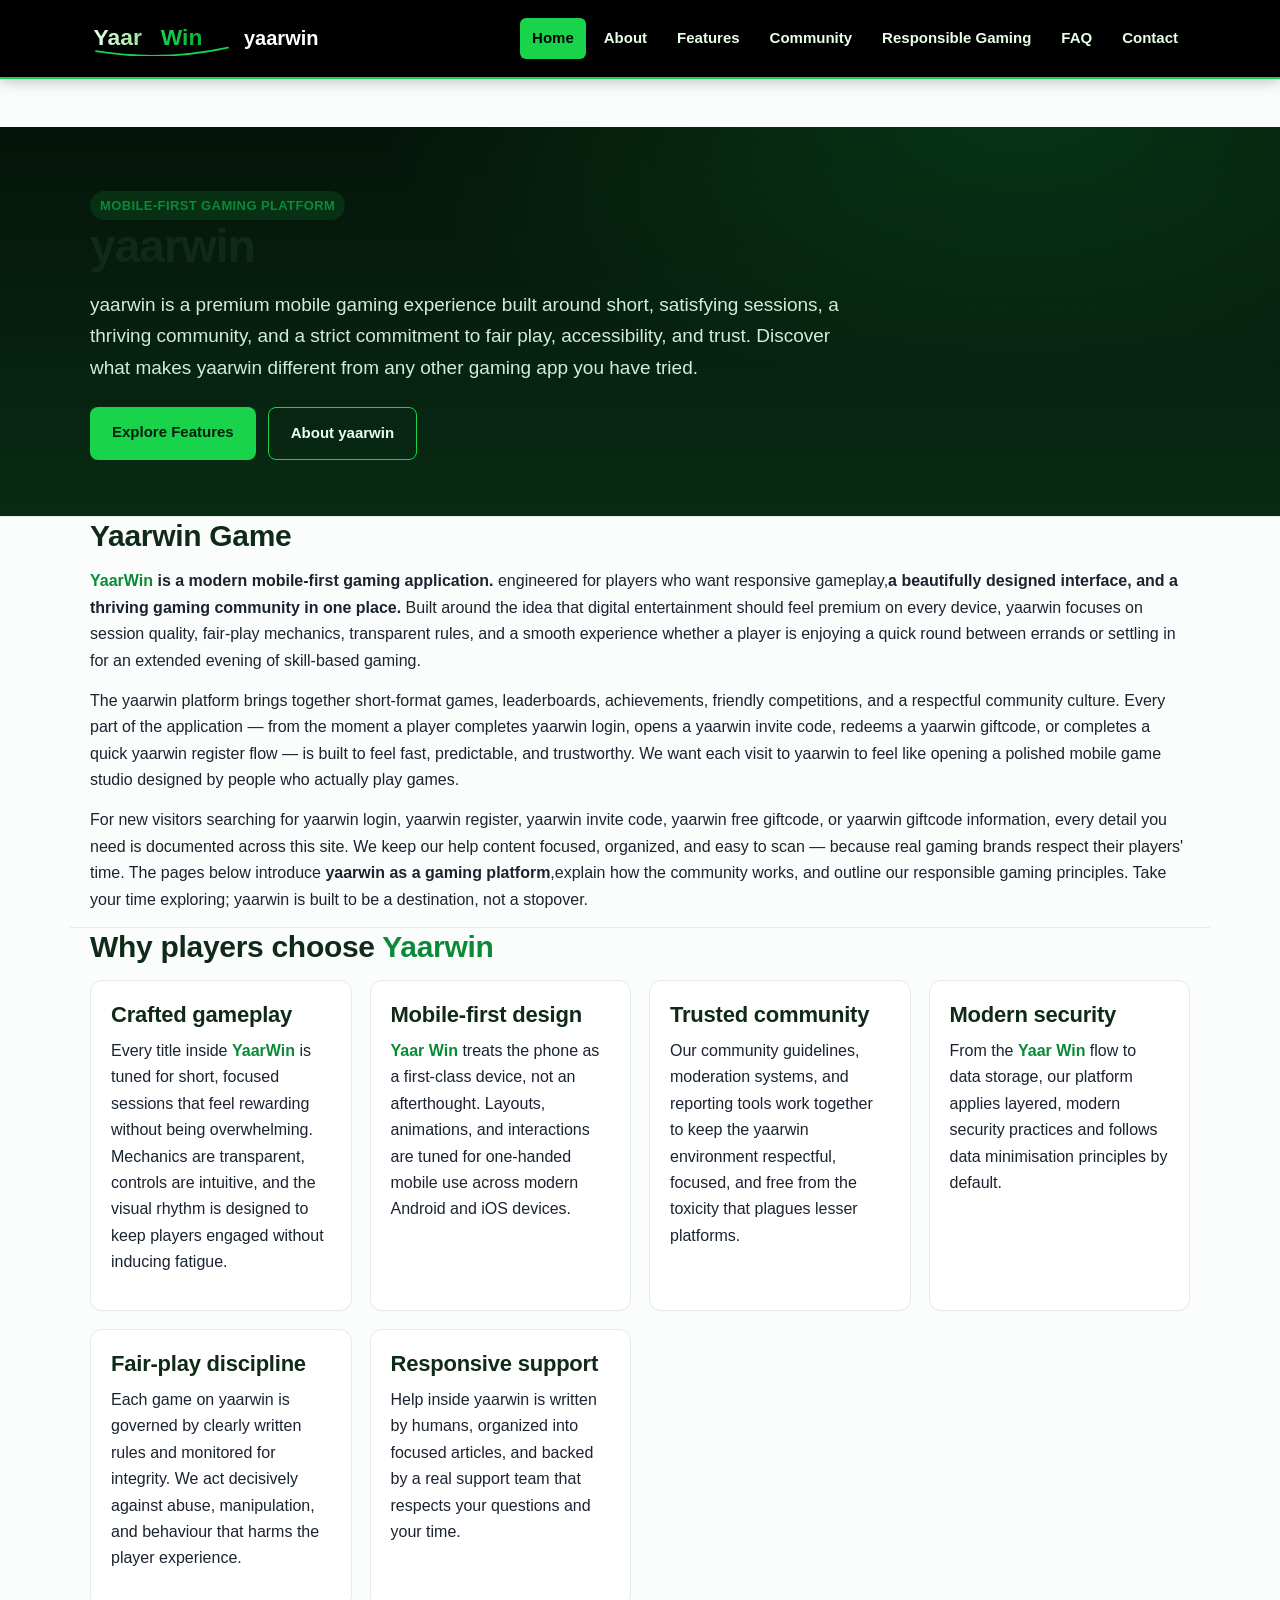
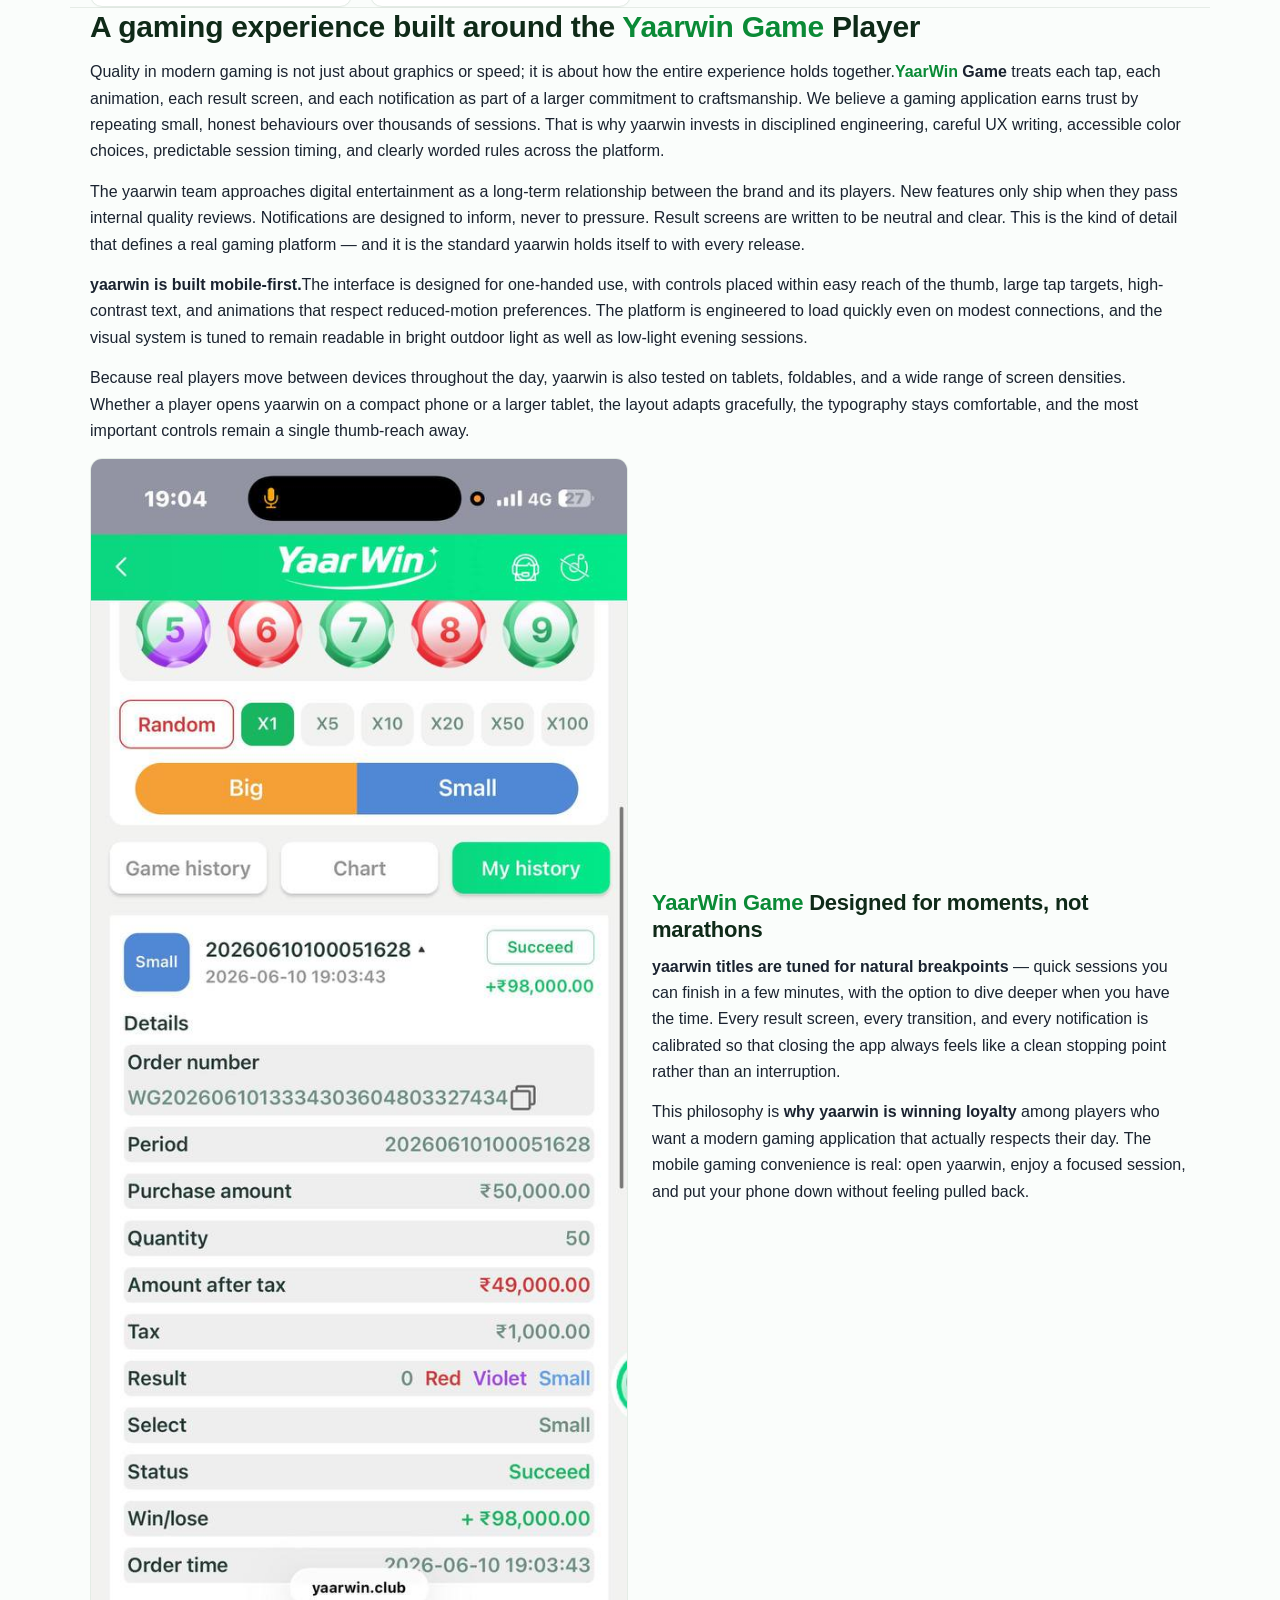
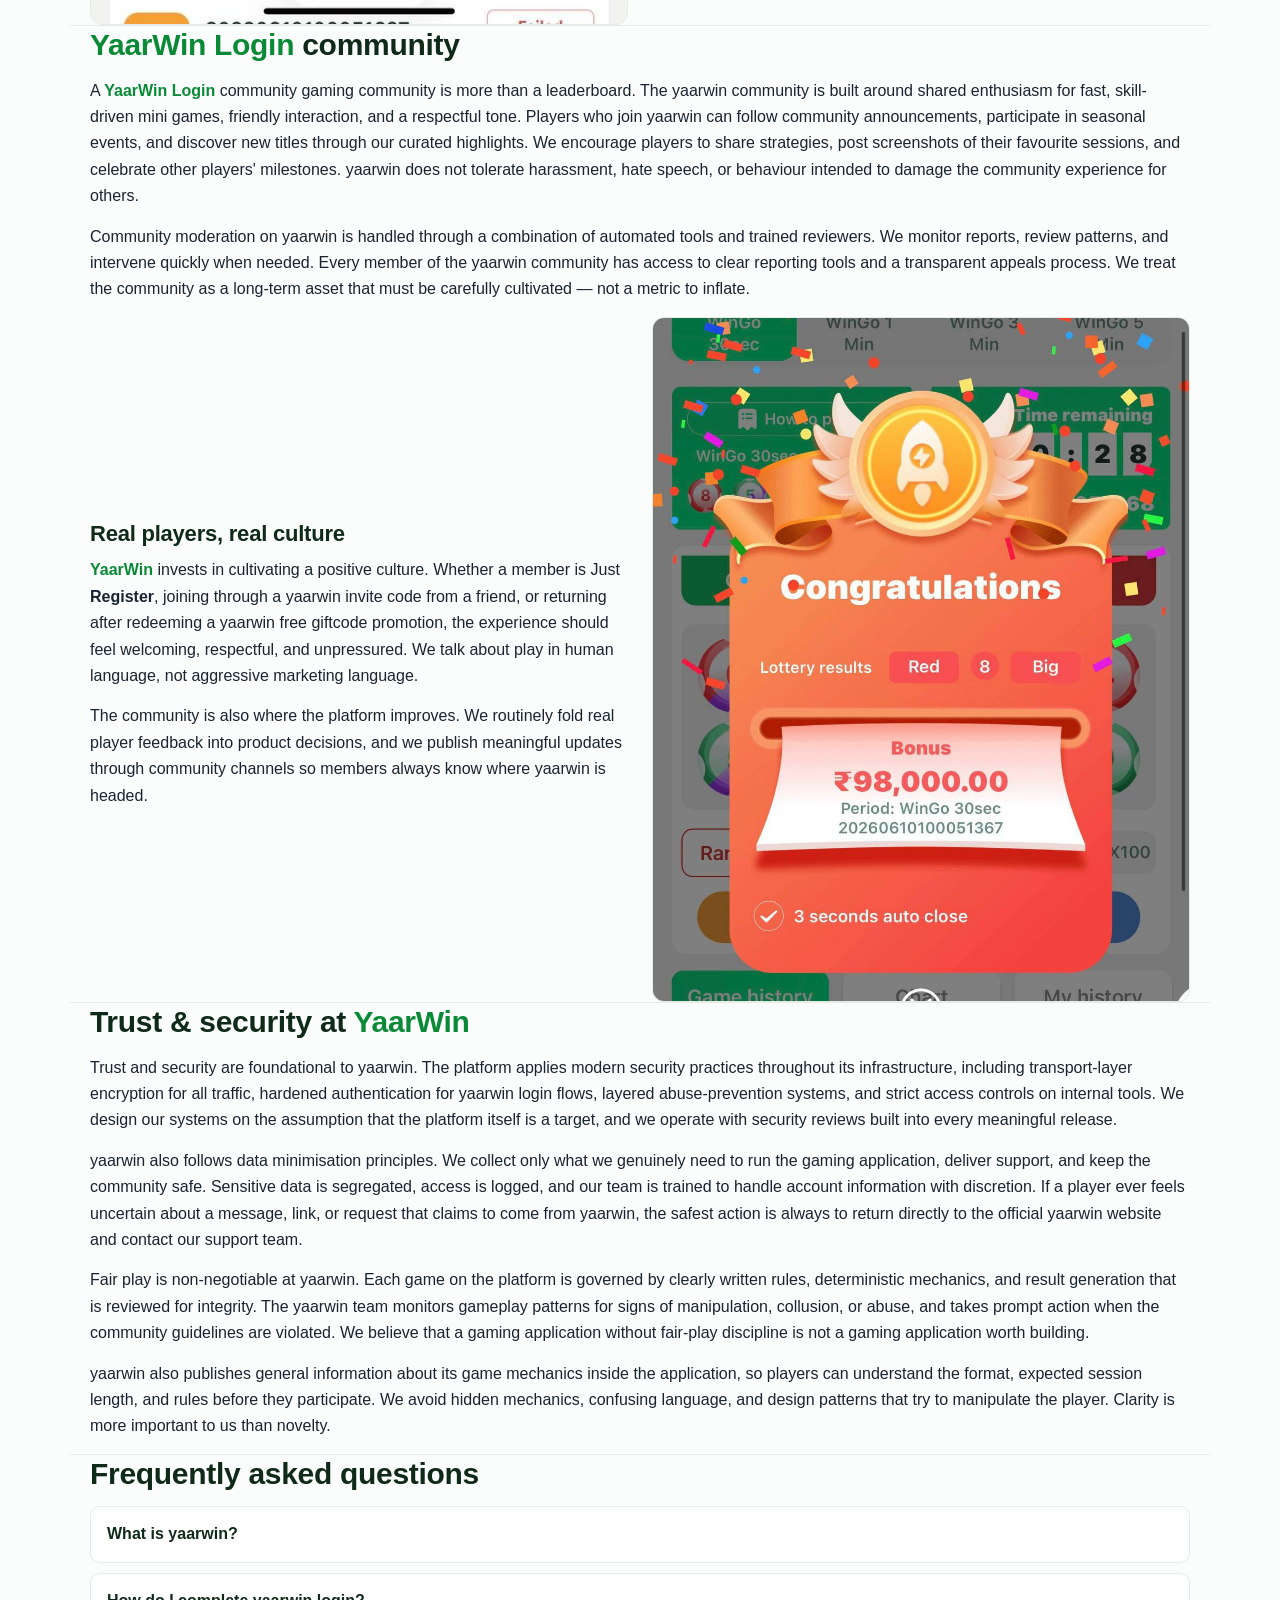
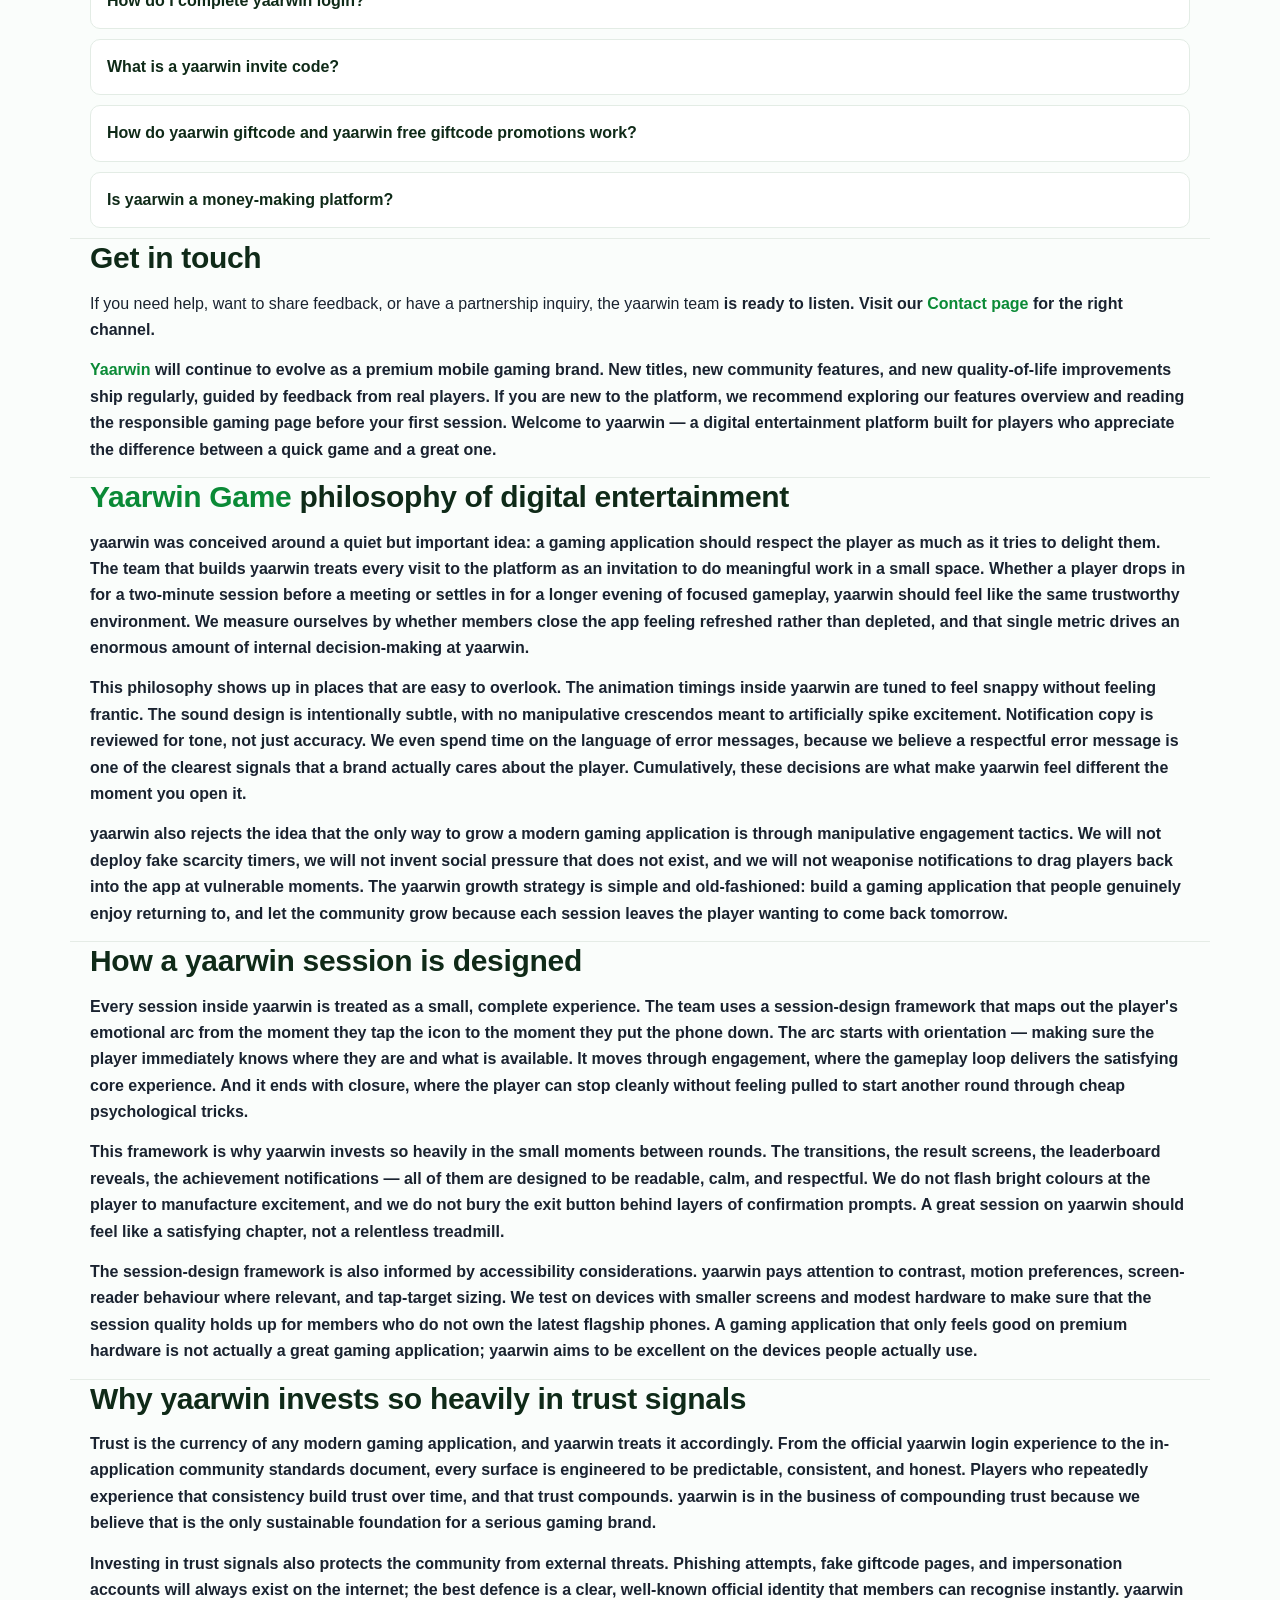
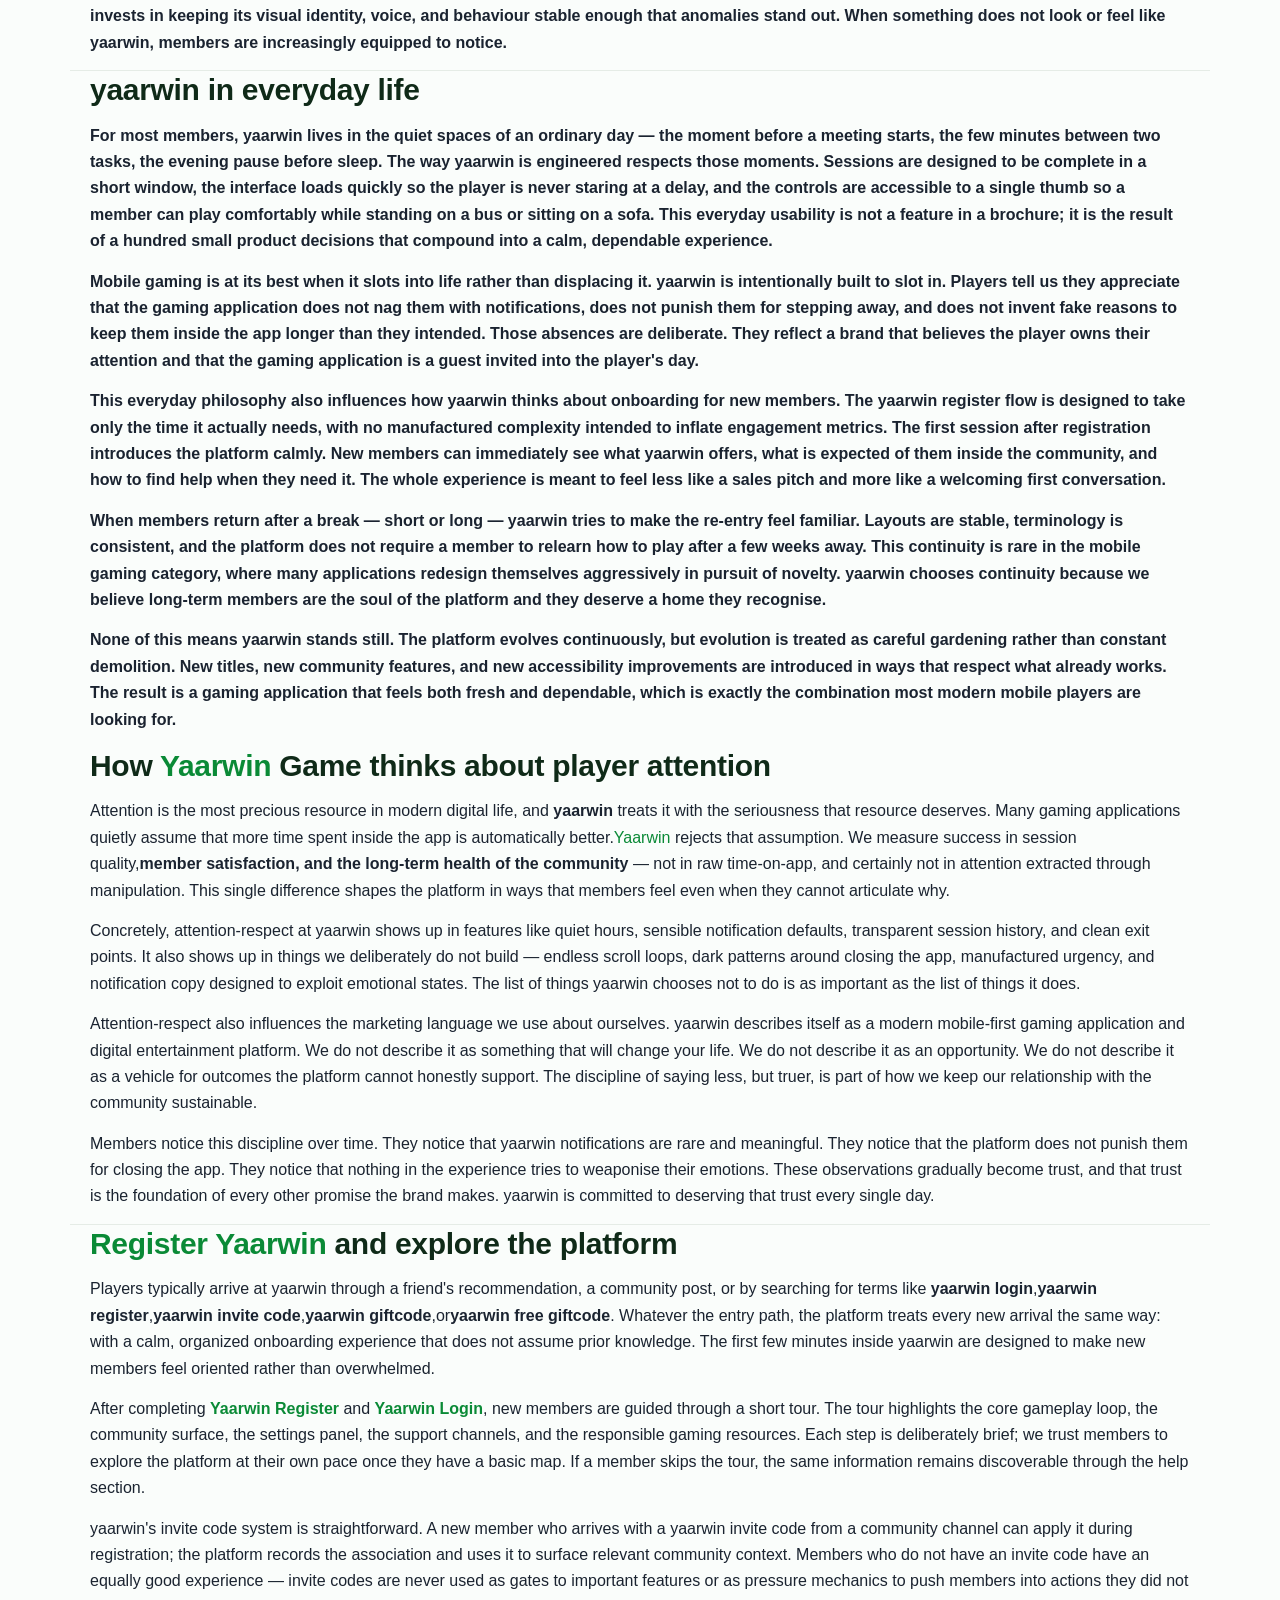
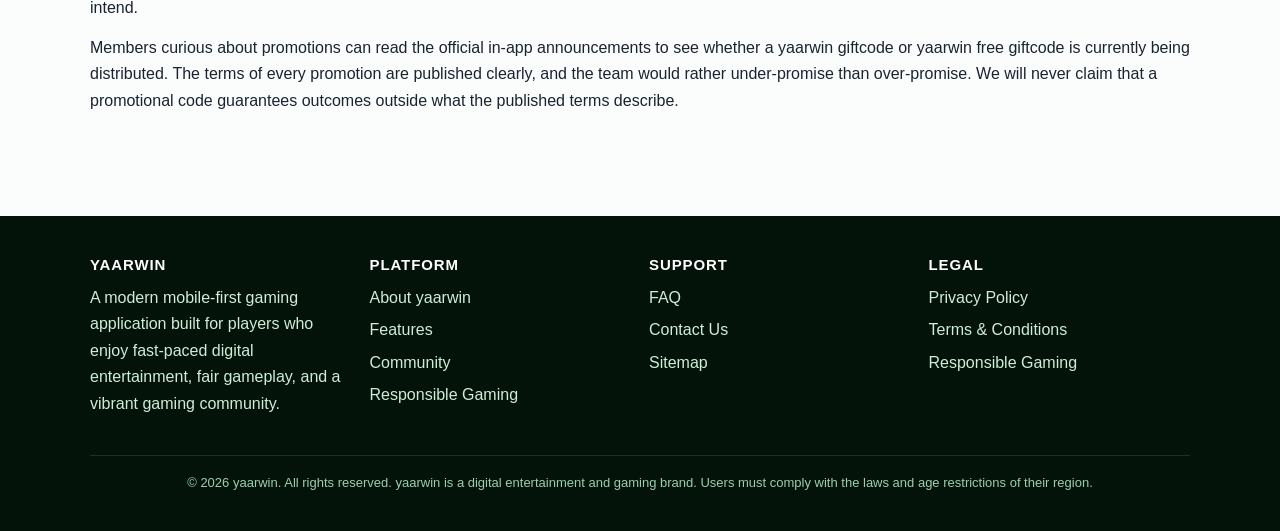
==== commit 2962696e: "Update index.html" ====
--- a/index.html
+++ b/index.html
@@ -27,7 +27,7 @@
 <script type="application/ld+json">{"@context":"https://schema.org","@type":"Organization","name":"yaarwin","url":"https://yaarrwinlogin.com","logo":"https://yaarrwinlogin.com/assets/app-icon.svg","sameAs":["https://yaarrwinlogin.com"],"contactPoint":{"@type":"ContactPoint","contactType":"customer support","email":"support@yaarrwinlogin.com","availableLanguage":["English","Hindi"]}}</script>
 <script type="application/ld+json">{"@context":"https://schema.org","@type":"WebSite","name":"yaarwin","url":"https://yaarrwinlogin.com","potentialAction":{"@type":"SearchAction","target":"https://yaarrwinlogin.com/?s={query}","query-input":"required name=query"}}</script>
 <script type="application/ld+json">{"@context":"https://schema.org","@type":"WebPage","name":"yaarwin | Modern Mobile Gaming Application & Digital Entertainment Platform","url":"https://yaarrwinlogin.com/","description":"yaarwin is a modern mobile-first gaming application and digital entertainment platform offering skill-based games, community, fair play and trusted yaarwin login experience.","inLanguage":"en","isPartOf":{"@type":"WebSite","name":"yaarwin","url":"https://yaarrwinlogin.com"}}</script>
-<script type="application/ld+json">{"@context":"https://schema.org","@type":"FAQPage","mainEntity":[{"@type":"Question","name":"What is yaarwin?","acceptedAnswer":{"@type":"Answer","text":"yaarwin is a modern mobile-first gaming application and digital entertainment platform focused on short-format skill-based games, community, and fair play."}},{"@type":"Question","name":"How do I complete yaarwin login?","acceptedAnswer":{"@type":"Answer","text":"The yaarwin login flow is reached from the official yaarwin website. New members complete yaarwin register first, then sign in with their credentials."}},{"@type":"Question","name":"What is a yaarwin invite code?","acceptedAnswer":{"@type":"Answer","text":"A yaarwin invite code is a referral identifier that connects new members with the community channels that introduced them."}},{"@type":"Question","name":"How do yaarwin giftcode promotions work?","acceptedAnswer":{"@type":"Answer","text":"yaarwin occasionally distributes a yaarwin giftcode or yaarwin free giftcode through official channels, governed by published in-app terms."}},{"@type":"Question","name":"Is yaarwin a money-making platform?","acceptedAnswer":{"@type":"Answer","text":"No. yaarwin is a gaming and digital entertainment brand, not an investment or guaranteed-earnings platform."}}]}</script>
+<script type="application/ld+json">{"@context":"https://schema.org","@type":"FAQPage","mainEntity":[{"@type":"Question","name":"What is yaarwin?","acceptedAnswer":{"@type":"Answer","text":"yaarwin is a modern mobile-first gaming application and digital entertainment platform focused on short-format skill-based games, community, and fair play."}},{"@type":"Question","name":"How do I complete <strong>yaarwin login?</strong>","acceptedAnswer":{"@type":"Answer","text":"The yaarwin login flow is reached from the official yaarwin website. New members complete yaarwin register first, then sign in with their credentials."}},{"@type":"Question","name":"What is a yaarwin invite code?","acceptedAnswer":{"@type":"Answer","text":"A yaarwin invite code is a referral identifier that connects new members with the community channels that introduced them."}},{"@type":"Question","name":"How do yaarwin giftcode promotions work?","acceptedAnswer":{"@type":"Answer","text":"yaarwin occasionally distributes a yaarwin giftcode or yaarwin free giftcode through official channels, governed by published in-app terms."}},{"@type":"Question","name":"Is yaarwin a money-making platform?","acceptedAnswer":{"@type":"Answer","text":"No. yaarwin is a gaming and digital entertainment brand, not an investment or guaranteed-earnings platform."}}]}</script>
 </head>
 <body>
 <a class="skip" href="#main">Skip to main content</a>
@@ -63,7 +63,7 @@
 </section>
 
 <section class="container">
-<h2>Why players choose <a href="https://yaarrwinlogin.com/">YaarWin</a></h2>
+<h2>Why players choose <a href="https://yaarrwinlogin.com/">Yaarwin</a></h2>
 <div class="grid grid-3">
 <div class="card"><h3>Crafted gameplay</h3><p>Every title inside <strong><a href="https://yaarrwinlogin.com/">YaarWin</a></strong> is tuned for short, focused sessions that feel rewarding without being overwhelming. Mechanics are transparent, controls are intuitive, and the visual rhythm is designed to keep players engaged without inducing fatigue.</p></div>
 <div class="card"><h3>Mobile-first design</h3><p><strong><a href="https://yaarrwinlogin.com/">Yaar Win</a></strong> treats the phone as a first-class device, not an afterthought. Layouts, animations, and interactions are tuned for one-handed mobile use across modern Android and iOS devices.</p></div>
@@ -75,13 +75,13 @@
 </section>
 
 <section class="container">
-<h2>A gaming experience built around the <a href="https://yaarrwinlogin.com/">YaarWin Game</a>Player</h2>
+<h2>A gaming experience built around the <a href="https://yaarrwinlogin.com/">Yaarwin Game</a> Player</h2>
 <p>Quality in modern gaming is not just about graphics or speed; it is about how the entire experience holds together.<strong><a href="https://yaarrwinlogin.com/">YaarWin</a> Game</strong> treats each tap, each animation, each result screen, and each notification as part of a larger commitment to craftsmanship. We believe a gaming application earns trust by repeating small, honest behaviours over thousands of sessions. That is why yaarwin invests in disciplined engineering, careful UX writing, accessible color choices, predictable session timing, and clearly worded rules across the platform.</p><p>The yaarwin team approaches digital entertainment as a long-term relationship between the brand and its players. New features only ship when they pass internal quality reviews. Notifications are designed to inform, never to pressure. Result screens are written to be neutral and clear. This is the kind of detail that defines a real gaming platform — and it is the standard yaarwin holds itself to with every release.</p>
 <p><strong>yaarwin is built mobile-first.</strong>The interface is designed for one-handed use, with controls placed within easy reach of the thumb, large tap targets, high-contrast text, and animations that respect reduced-motion preferences. The platform is engineered to load quickly even on modest connections, and the visual system is tuned to remain readable in bright outdoor light as well as low-light evening sessions.</p><p>Because real players move between devices throughout the day, yaarwin is also tested on tablets, foldables, and a wide range of screen densities. Whether a player opens yaarwin on a compact phone or a larger tablet, the layout adapts gracefully, the typography stays comfortable, and the most important controls remain a single thumb-reach away.</p>
 <div class="split">
 <div class="feature-img"><img src="/assets/wingo-win.jpg" alt="yaarwin gaming interface showing a session result on a mobile device" loading="lazy" width="590" height="1280"></div>
 <div>
-<h3><strong><a href="https://yaarrwinlogin.com/">YaarWin Game</a></strong>Designed for moments, not marathons</h3>
+<h3><strong><a href="https://yaarrwinlogin.com/">YaarWin Game</a></strong> Designed for moments, not marathons</h3>
 <p><strong>yaarwin titles are tuned for natural breakpoints</strong> — quick sessions you can finish in a few minutes, with the option to dive deeper when you have the time. Every result screen, every transition, and every notification is calibrated so that closing the app always feels like a clean stopping point rather than an interruption.</p>
 <p>This philosophy is <strong>why yaarwin is winning loyalty</strong> among players who want a modern gaming application that actually respects their day. The mobile gaming convenience is real: open yaarwin, enjoy a focused session, and put your phone down without feeling pulled back.</p>
 </div>
@@ -113,21 +113,21 @@
 <details><summary>How do I complete <strong>yaarwin login?</strong></summary><p>The <strong><a href="https://yaarrwinlogin.com/">YaarWin Login</a></strong> flow is reached from the official yaarwin website. New members can complete yaarwin register first, then return to log in with the credentials they created. Always verify that you are using the official yaarwin domain before entering any account details.</p></details>
 <details><summary>What is a <strong>yaarwin invite code?</strong></summary><p>A <strong><a href="https://yaarrwinlogin.com/">YaarWin Invite Code</a></strong> is a referral identifier that helps the platform recognise that a new member arrived through an existing community member. It allows yaarwin to associate new accounts with the community channels that introduced them, supporting our community growth model.</p></details>
 <details><summary>How do <strong>yaarwin giftcode</strong> and <strong>yaarwin free giftcode</strong> promotions work?</summary><p>From time to time, yaarwin runs community-facing promotions where a yaarwin giftcode or <strong><a href="https://yaarrwinlogin.com/">YaarWin Free Giftcode</a></strong> may be distributed through official channels. These promotions are always governed by published terms inside the application. Only use codes shared through official yaarwin sources; treat codes from unverified third parties with caution.</p></details>
-<details><summary>Is <strong>yaarwin</strong> a money-making platform?</summary><p>No.<strong><a href="https://yaarrwinlogin.com/">YaarWin</a></strong> is a gaming application and digital entertainment platform. We do not market yaarwin as an investment opportunity, a financial product, or a guaranteed-earnings scheme. Please review our responsible gaming page to understand how we frame play on the platform.</p></details>
+<details><summary>Is <strong>yaarwin</strong> a money-making platform?</summary><p>No.<strong><a href="https://yaarrwinlogin.com/">Yaarwin</a></strong> is a gaming application and digital entertainment platform. We do not market yaarwin as an investment opportunity, a financial product, or a guaranteed-earnings scheme. Please review our responsible gaming page to understand how we frame play on the platform.</p></details>
 </section>
 
 <section class="container">
 <h2>Get in touch</h2>
-<p>If you need help, want to share feedback, or have a partnership inquiry, the yaarwin team is ready to listen. Visit our <a href="/contact.html">Contact page</a> for the right channel.</p>
-<p>yaarwin will continue to evolve as a premium mobile gaming brand. New titles, new community features, and new quality-of-life improvements ship regularly, guided by feedback from real players. If you are new to the platform, we recommend exploring our features overview and reading the responsible gaming page before your first session. Welcome to yaarwin — a digital entertainment platform built for players who appreciate the difference between a quick game and a great one.</p>
+<p>If you need help, want to share feedback, or have a partnership inquiry, the </strong>yaarwin team<strong> is ready to listen. Visit our <a href="/contact.html">Contact page</a> for the right channel.</p>
+<p><strong><a href="https://yaarrwinlogin.com/">Yaarwin</a></strong> will continue to evolve as a premium mobile gaming brand. New titles, new community features, and new quality-of-life improvements ship regularly, guided by feedback from real players. If you are new to the platform, we recommend exploring our features overview and reading the responsible gaming page before your first session. Welcome to <strong>yaarwin — a digital entertainment platform</strong> built for players who appreciate the difference between a quick game and a great one.</p>
 </section>
 
-<section class="container"><h2>The yaarwin philosophy of digital entertainment</h2><p>yaarwin was conceived around a quiet but important idea: a gaming application should respect the player as much as it tries to delight them. The team that builds yaarwin treats every visit to the platform as an invitation to do meaningful work in a small space. Whether a player drops in for a two-minute session before a meeting or settles in for a longer evening of focused gameplay, yaarwin should feel like the same trustworthy environment. We measure ourselves by whether members close the app feeling refreshed rather than depleted, and that single metric drives an enormous amount of internal decision-making at yaarwin.</p><p>This philosophy shows up in places that are easy to overlook. The animation timings inside yaarwin are tuned to feel snappy without feeling frantic. The sound design is intentionally subtle, with no manipulative crescendos meant to artificially spike excitement. Notification copy is reviewed for tone, not just accuracy. We even spend time on the language of error messages, because we believe a respectful error message is one of the clearest signals that a brand actually cares about the player. Cumulatively, these decisions are what make yaarwin feel different the moment you open it.</p><p>yaarwin also rejects the idea that the only way to grow a modern gaming application is through manipulative engagement tactics. We will not deploy fake scarcity timers, we will not invent social pressure that does not exist, and we will not weaponise notifications to drag players back into the app at vulnerable moments. The yaarwin growth strategy is simple and old-fashioned: build a gaming application that people genuinely enjoy returning to, and let the community grow because each session leaves the player wanting to come back tomorrow.</p></section>
+<section class="container"><h2><p><strong><a href="https://yaarrwinlogin.com/">Yaarwin Game</a></strong> philosophy of digital entertainment</h2><p>yaarwin was conceived around a quiet but important idea: a gaming application should respect the player as much as it tries to delight them. The team that builds yaarwin treats every visit to the platform as an invitation to do meaningful work in a small space. Whether a player drops in for a two-minute session before a meeting or settles in for a longer evening of focused gameplay, yaarwin should feel like the same trustworthy environment. We measure ourselves by whether members close the app feeling refreshed rather than depleted, and that single metric drives an enormous amount of internal decision-making at yaarwin.</p><p>This philosophy shows up in places that are easy to overlook. The animation timings inside yaarwin are tuned to feel snappy without feeling frantic. The sound design is intentionally subtle, with no manipulative crescendos meant to artificially spike excitement. Notification copy is reviewed for tone, not just accuracy. We even spend time on the language of error messages, because we believe a respectful error message is one of the clearest signals that a brand actually cares about the player. Cumulatively, these decisions are what make yaarwin feel different the moment you open it.</p><p>yaarwin also rejects the idea that the only way to grow a modern gaming application is through manipulative engagement tactics. We will not deploy fake scarcity timers, we will not invent social pressure that does not exist, and we will not weaponise notifications to drag players back into the app at vulnerable moments. The yaarwin growth strategy is simple and old-fashioned: build a gaming application that people genuinely enjoy returning to, and let the community grow because each session leaves the player wanting to come back tomorrow.</p></section>
 <section class="container"><h2>How a yaarwin session is designed</h2><p>Every session inside yaarwin is treated as a small, complete experience. The team uses a session-design framework that maps out the player's emotional arc from the moment they tap the icon to the moment they put the phone down. The arc starts with orientation — making sure the player immediately knows where they are and what is available. It moves through engagement, where the gameplay loop delivers the satisfying core experience. And it ends with closure, where the player can stop cleanly without feeling pulled to start another round through cheap psychological tricks.</p><p>This framework is why yaarwin invests so heavily in the small moments between rounds. The transitions, the result screens, the leaderboard reveals, the achievement notifications — all of them are designed to be readable, calm, and respectful. We do not flash bright colours at the player to manufacture excitement, and we do not bury the exit button behind layers of confirmation prompts. A great session on yaarwin should feel like a satisfying chapter, not a relentless treadmill.</p><p>The session-design framework is also informed by accessibility considerations. yaarwin pays attention to contrast, motion preferences, screen-reader behaviour where relevant, and tap-target sizing. We test on devices with smaller screens and modest hardware to make sure that the session quality holds up for members who do not own the latest flagship phones. A gaming application that only feels good on premium hardware is not actually a great gaming application; yaarwin aims to be excellent on the devices people actually use.</p></section>
 <section class="container"><h2>Why yaarwin invests so heavily in trust signals</h2><p>Trust is the currency of any modern gaming application, and yaarwin treats it accordingly. From the official yaarwin login experience to the in-application community standards document, every surface is engineered to be predictable, consistent, and honest. Players who repeatedly experience that consistency build trust over time, and that trust compounds. yaarwin is in the business of compounding trust because we believe that is the only sustainable foundation for a serious gaming brand.</p><p>Investing in trust signals also protects the community from external threats. Phishing attempts, fake giftcode pages, and impersonation accounts will always exist on the internet; the best defence is a clear, well-known official identity that members can recognise instantly. yaarwin invests in keeping its visual identity, voice, and behaviour stable enough that anomalies stand out. When something does not look or feel like yaarwin, members are increasingly equipped to notice.</p></section>
 <section class="container"><h2>yaarwin in everyday life</h2><p>For most members, yaarwin lives in the quiet spaces of an ordinary day — the moment before a meeting starts, the few minutes between two tasks, the evening pause before sleep. The way yaarwin is engineered respects those moments. Sessions are designed to be complete in a short window, the interface loads quickly so the player is never staring at a delay, and the controls are accessible to a single thumb so a member can play comfortably while standing on a bus or sitting on a sofa. This everyday usability is not a feature in a brochure; it is the result of a hundred small product decisions that compound into a calm, dependable experience.</p><p>Mobile gaming is at its best when it slots into life rather than displacing it. yaarwin is intentionally built to slot in. Players tell us they appreciate that the gaming application does not nag them with notifications, does not punish them for stepping away, and does not invent fake reasons to keep them inside the app longer than they intended. Those absences are deliberate. They reflect a brand that believes the player owns their attention and that the gaming application is a guest invited into the player's day.</p><p>This everyday philosophy also influences how yaarwin thinks about onboarding for new members. The yaarwin register flow is designed to take only the time it actually needs, with no manufactured complexity intended to inflate engagement metrics. The first session after registration introduces the platform calmly. New members can immediately see what yaarwin offers, what is expected of them inside the community, and how to find help when they need it. The whole experience is meant to feel less like a sales pitch and more like a welcoming first conversation.</p><p>When members return after a break — short or long — yaarwin tries to make the re-entry feel familiar. Layouts are stable, terminology is consistent, and the platform does not require a member to relearn how to play after a few weeks away. This continuity is rare in the mobile gaming category, where many applications redesign themselves aggressively in pursuit of novelty. yaarwin chooses continuity because we believe long-term members are the soul of the platform and they deserve a home they recognise.</p><p>None of this means yaarwin stands still. The platform evolves continuously, but evolution is treated as careful gardening rather than constant demolition. New titles, new community features, and new accessibility improvements are introduced in ways that respect what already works. The result is a gaming application that feels both fresh and dependable, which is exactly the combination most modern mobile players are looking for.</p></section>
-<section class="container"><h2>How yaarwin thinks about player attention</h2><p>Attention is the most precious resource in modern digital life, and yaarwin treats it with the seriousness that resource deserves. Many gaming applications quietly assume that more time spent inside the app is automatically better. yaarwin rejects that assumption. We measure success in session quality, member satisfaction, and the long-term health of the community — not in raw time-on-app, and certainly not in attention extracted through manipulation. This single difference shapes the platform in ways that members feel even when they cannot articulate why.</p><p>Concretely, attention-respect at yaarwin shows up in features like quiet hours, sensible notification defaults, transparent session history, and clean exit points. It also shows up in things we deliberately do not build — endless scroll loops, dark patterns around closing the app, manufactured urgency, and notification copy designed to exploit emotional states. The list of things yaarwin chooses not to do is as important as the list of things it does.</p><p>Attention-respect also influences the marketing language we use about ourselves. yaarwin describes itself as a modern mobile-first gaming application and digital entertainment platform. We do not describe it as something that will change your life. We do not describe it as an opportunity. We do not describe it as a vehicle for outcomes the platform cannot honestly support. The discipline of saying less, but truer, is part of how we keep our relationship with the community sustainable.</p><p>Members notice this discipline over time. They notice that yaarwin notifications are rare and meaningful. They notice that the platform does not punish them for closing the app. They notice that nothing in the experience tries to weaponise their emotions. These observations gradually become trust, and that trust is the foundation of every other promise the brand makes. yaarwin is committed to deserving that trust every single day.</p></section>
-<section class="container"><h2>Joining yaarwin and exploring the platform</h2><p>Players typically arrive at yaarwin through a friend's recommendation, a community post, or by searching for terms like yaarwin login, yaarwin register, yaarwin invite code, yaarwin giftcode, or yaarwin free giftcode. Whatever the entry path, the platform treats every new arrival the same way: with a calm, organized onboarding experience that does not assume prior knowledge. The first few minutes inside yaarwin are designed to make new members feel oriented rather than overwhelmed.</p><p>After completing yaarwin register and yaarwin login, new members are guided through a short tour. The tour highlights the core gameplay loop, the community surface, the settings panel, the support channels, and the responsible gaming resources. Each step is deliberately brief; we trust members to explore the platform at their own pace once they have a basic map. If a member skips the tour, the same information remains discoverable through the help section.</p><p>yaarwin's invite code system is straightforward. A new member who arrives with a yaarwin invite code from a community channel can apply it during registration; the platform records the association and uses it to surface relevant community context. Members who do not have an invite code have an equally good experience — invite codes are never used as gates to important features or as pressure mechanics to push members into actions they did not intend.</p><p>Members curious about promotions can read the official in-app announcements to see whether a yaarwin giftcode or yaarwin free giftcode is currently being distributed. The terms of every promotion are published clearly, and the team would rather under-promise than over-promise. We will never claim that a promotional code guarantees outcomes outside what the published terms describe.</p></section>
+<section class="container"><h2>How <a href="https://yaarrwinlogin.com/">Yaarwin</a> Game </strong> thinks about player attention</h2><p>Attention is the most precious resource in modern digital life, and <strong>yaarwin</strong> treats it with the seriousness that resource deserves. Many gaming applications quietly assume that more time spent inside the app is automatically better.<a href="https://yaarrwinlogin.com/">Yaarwin</a> rejects that assumption. We measure success in session quality,<strong>member satisfaction, and the long-term health of the community</strong> — not in raw time-on-app, and certainly not in attention extracted through manipulation. This single difference shapes the platform in ways that members feel even when they cannot articulate why.</p><p>Concretely, attention-respect at yaarwin shows up in features like quiet hours, sensible notification defaults, transparent session history, and clean exit points. It also shows up in things we deliberately do not build — endless scroll loops, dark patterns around closing the app, manufactured urgency, and notification copy designed to exploit emotional states. The list of things yaarwin chooses not to do is as important as the list of things it does.</p><p>Attention-respect also influences the marketing language we use about ourselves. yaarwin describes itself as a modern mobile-first gaming application and digital entertainment platform. We do not describe it as something that will change your life. We do not describe it as an opportunity. We do not describe it as a vehicle for outcomes the platform cannot honestly support. The discipline of saying less, but truer, is part of how we keep our relationship with the community sustainable.</p><p>Members notice this discipline over time. They notice that yaarwin notifications are rare and meaningful. They notice that the platform does not punish them for closing the app. They notice that nothing in the experience tries to weaponise their emotions. These observations gradually become trust, and that trust is the foundation of every other promise the brand makes. yaarwin is committed to deserving that trust every single day.</p></section>
+<section class="container"><h2><a href="https://yaarrwinlogin.com/">Register Yaarwin</a> and explore the platform</strong></h2><p>Players typically arrive at yaarwin through a friend's recommendation, a community post, or by searching for terms like <strong>yaarwin login</strong>,<strong>yaarwin register</strong>,<strong>yaarwin invite code</strong>,<strong>yaarwin giftcode</strong>,or<strong>yaarwin free giftcode</strong>. Whatever the entry path, the platform treats every new arrival the same way: with a calm, organized onboarding experience that does not assume prior knowledge. The first few minutes inside yaarwin are designed to make new members feel oriented rather than overwhelmed.</p><p>After completing <strong><a href="https://yaarrwinlogin.com/">Yaarwin Register</a></strong> and <strong><a href="https://yaarrwinlogin.com/">Yaarwin Login</a></strong>, new members are guided through a short tour. The tour highlights the core gameplay loop, the community surface, the settings panel, the support channels, and the responsible gaming resources. Each step is deliberately brief; we trust members to explore the platform at their own pace once they have a basic map. If a member skips the tour, the same information remains discoverable through the help section.</p><p>yaarwin's invite code system is straightforward. A new member who arrives with a yaarwin invite code from a community channel can apply it during registration; the platform records the association and uses it to surface relevant community context. Members who do not have an invite code have an equally good experience — invite codes are never used as gates to important features or as pressure mechanics to push members into actions they did not intend.</p><p>Members curious about promotions can read the official in-app announcements to see whether a yaarwin giftcode or yaarwin free giftcode is currently being distributed. The terms of every promotion are published clearly, and the team would rather under-promise than over-promise. We will never claim that a promotional code guarantees outcomes outside what the published terms describe.</p></section>
 </main>
 <footer class="site">
 <div class="container">
